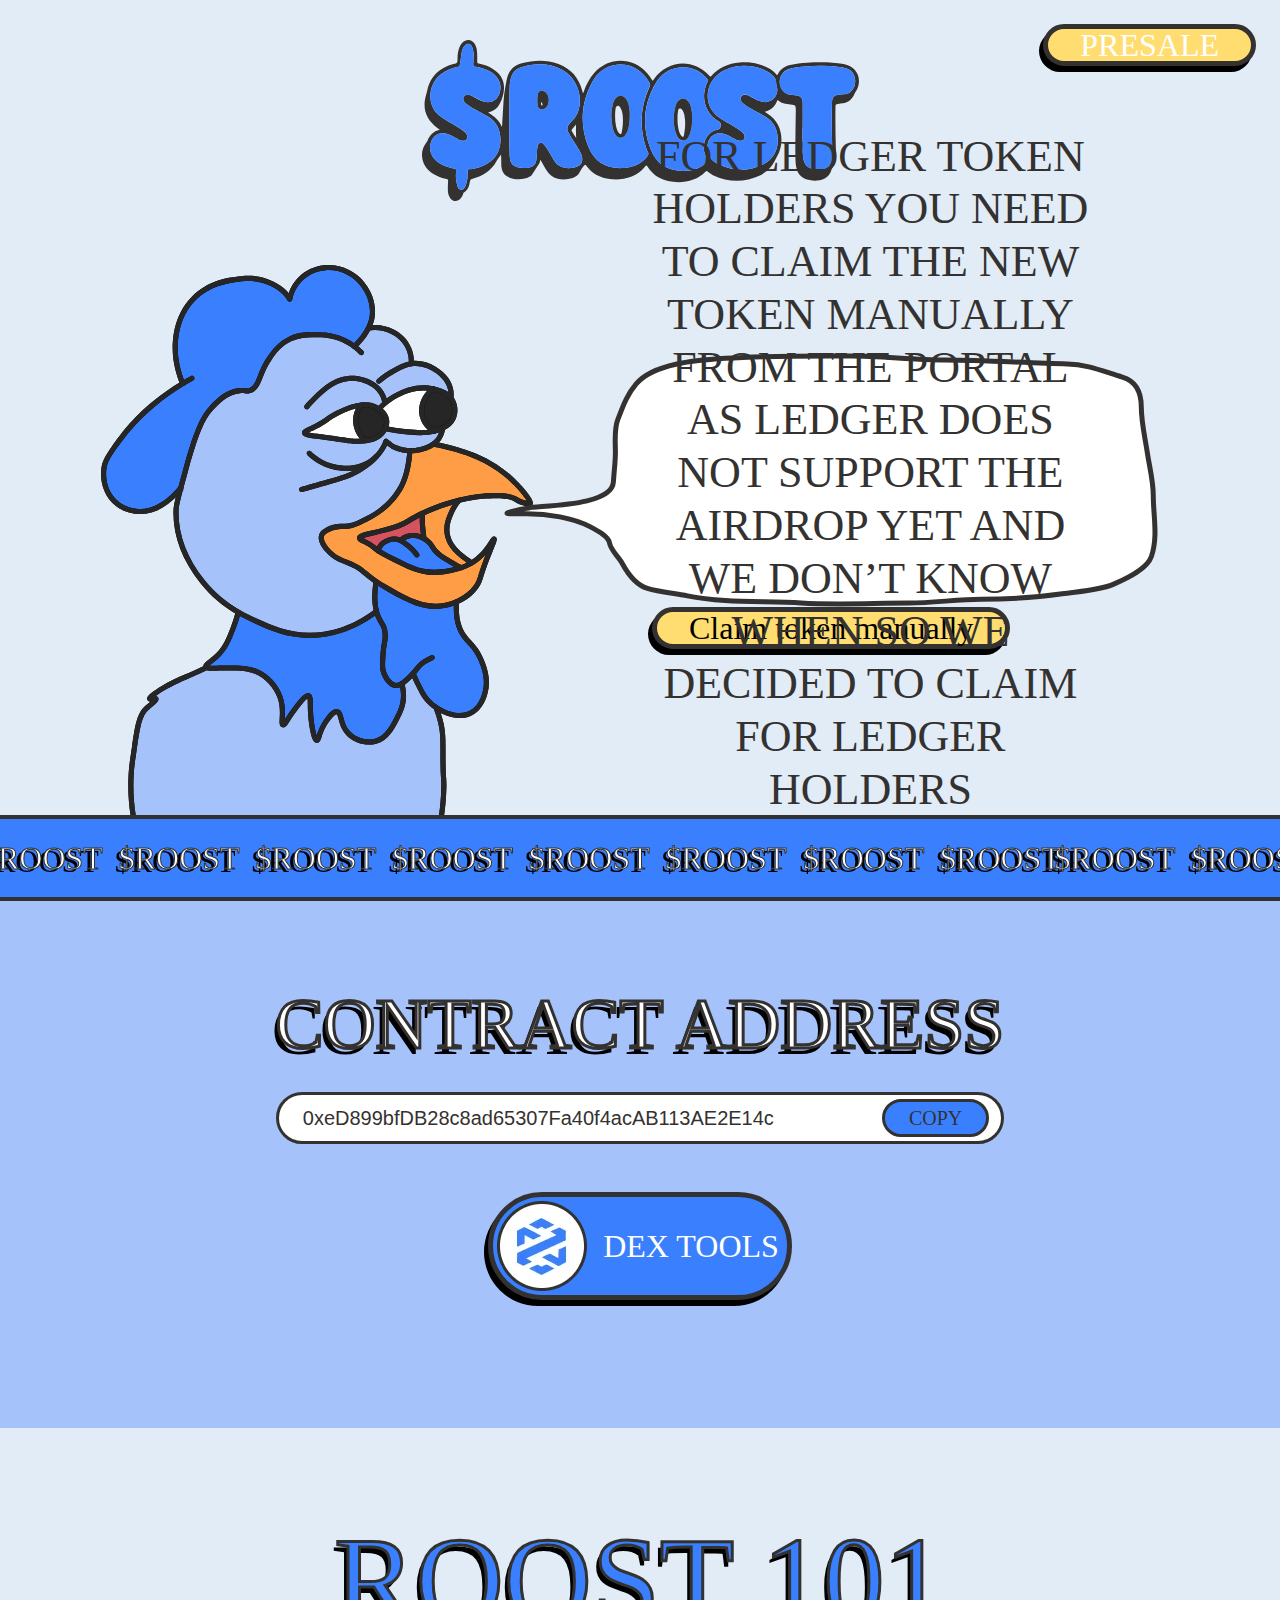
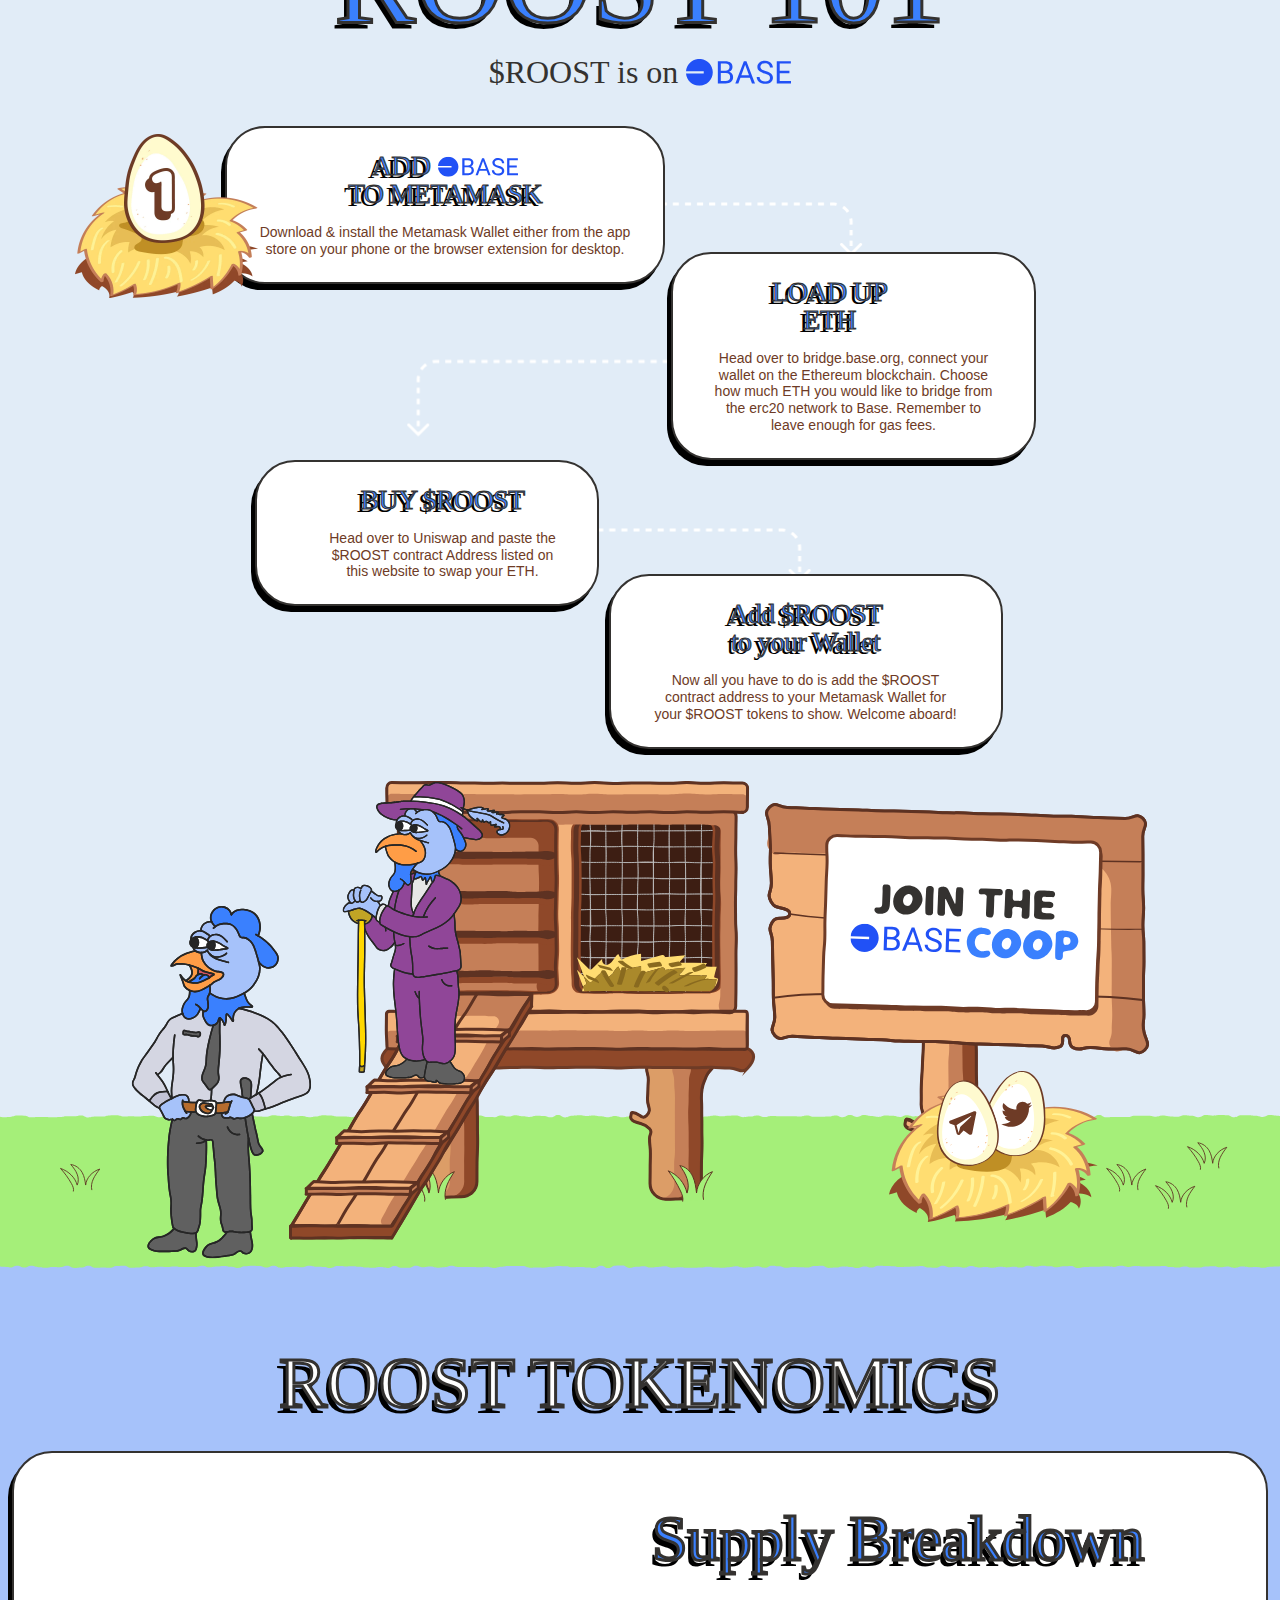
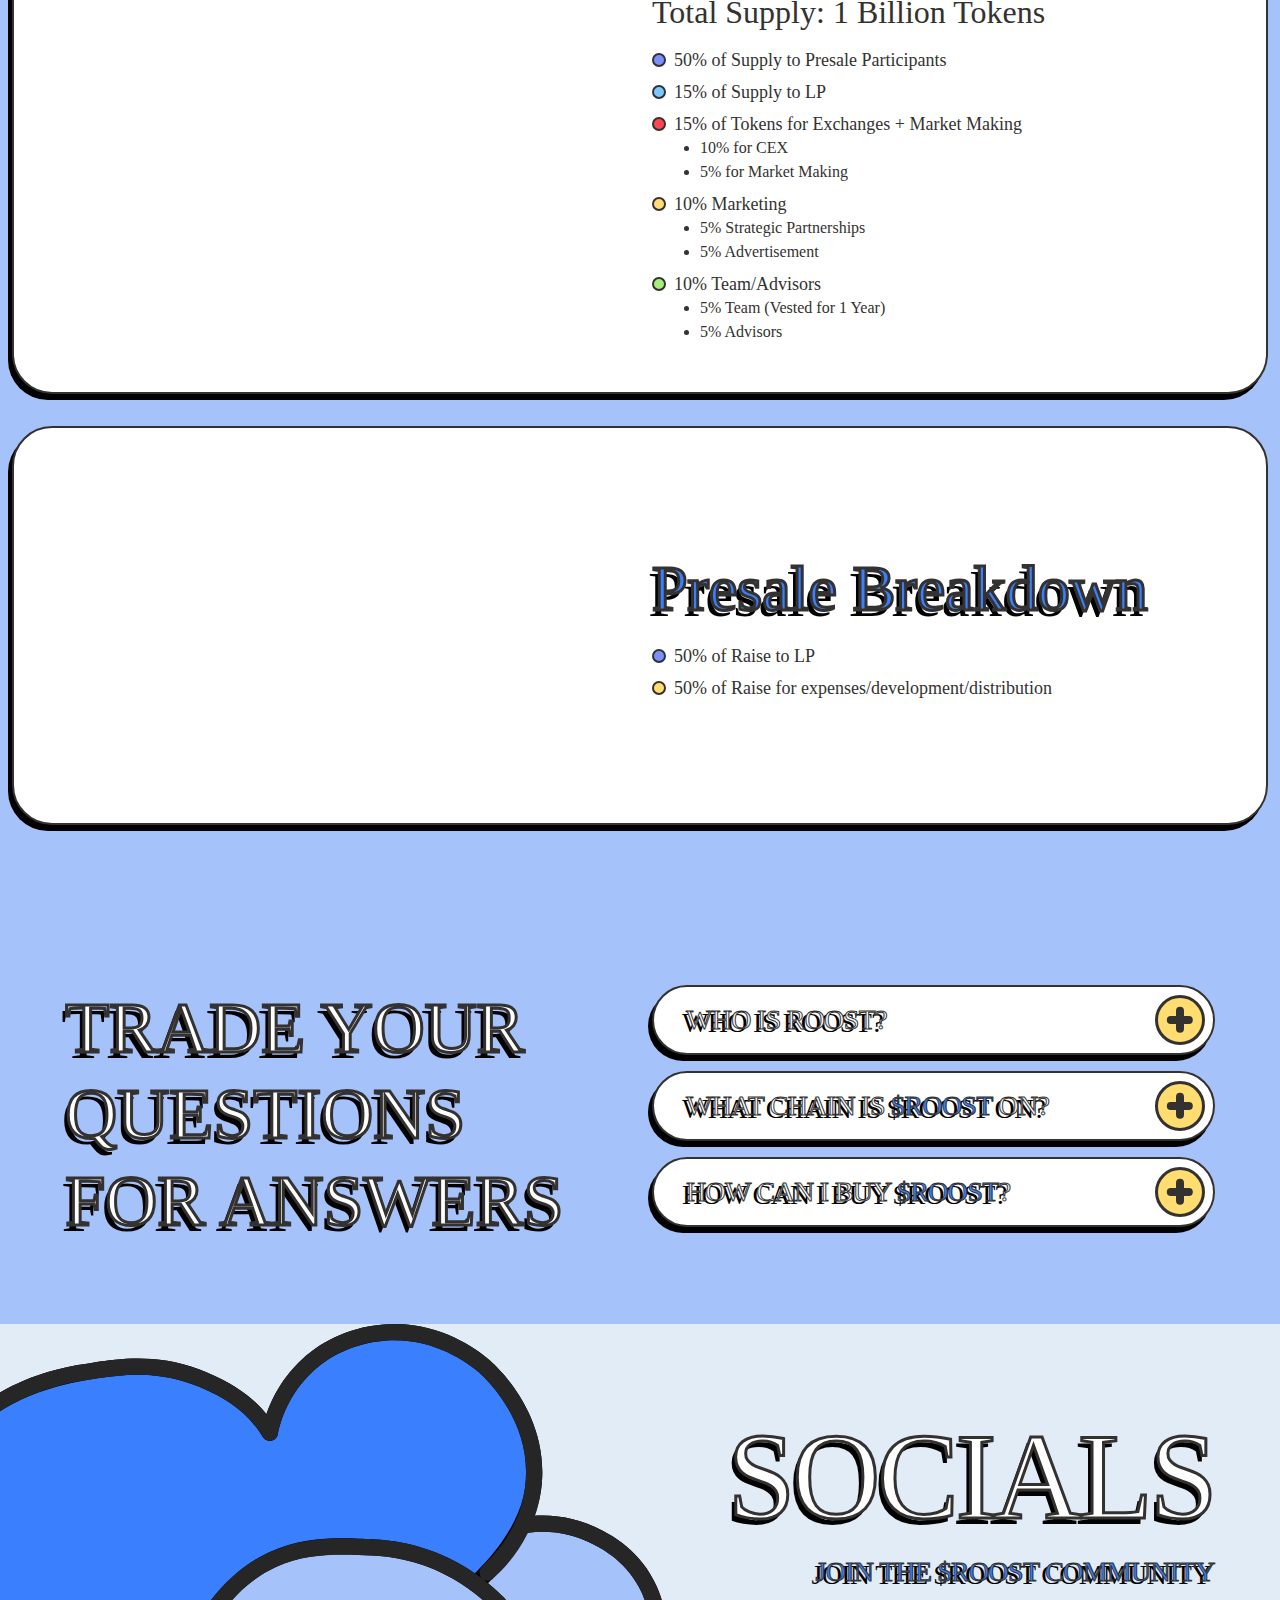
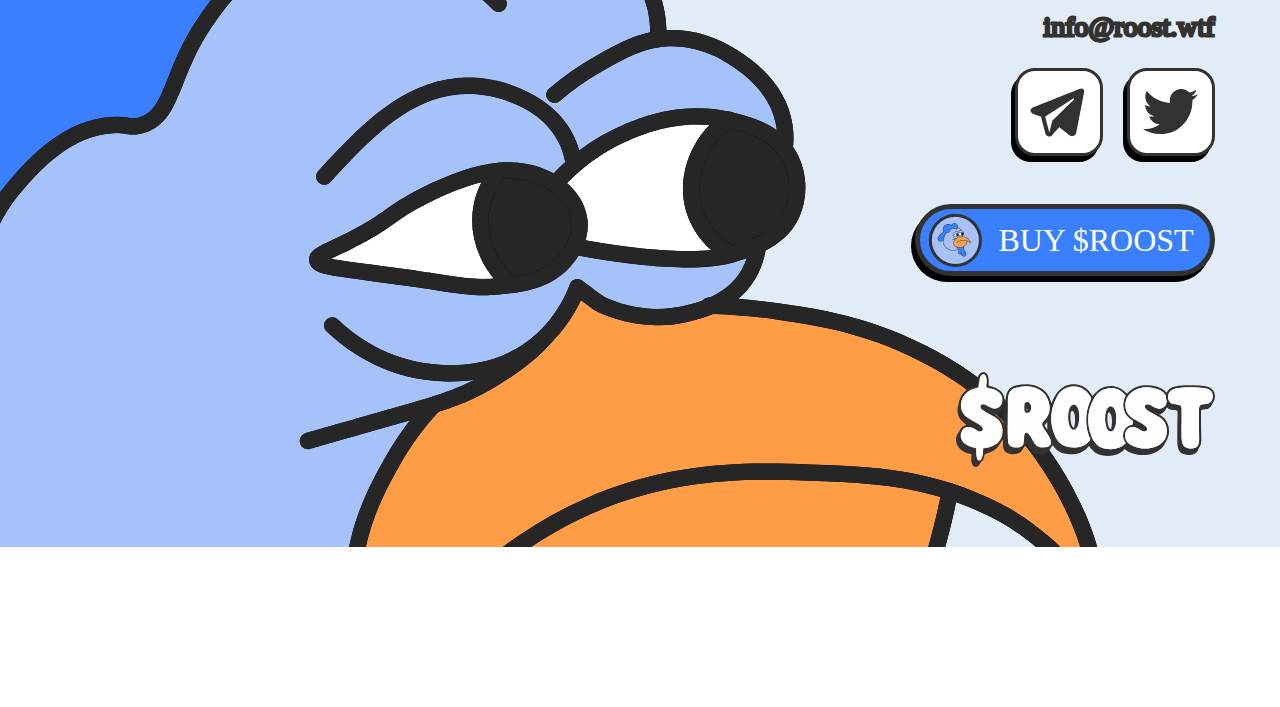
==== index.html @ ffb1c249 "eede" ====
<!DOCTYPE html>
<!-- saved from url=(0018)https://roost.wtf/ -->
<html lang="en" style="--height: 560px;"><link type="text/css" rel="stylesheet" id="dark-mode-custom-link"><link type="text/css" rel="stylesheet" id="dark-mode-general-link"><style lang="en" type="text/css" id="dark-mode-custom-style"></style><style lang="en" type="text/css" id="dark-mode-native-style"></style><style lang="en" type="text/css" id="dark-mode-native-sheet"></style><head><meta http-equiv="Content-Type" content="text/html; charset=UTF-8"><link rel="icon" href="https://roost.wtf/favicon.ico"><meta name="viewport" content="width=device-width,initial-scale=1"><meta name="theme-color" content="#000000"><link rel="apple-touch-icon" href="https://roost.wtf/logo192.png"><link rel="stylesheet" href="./book_files/font.css"><link rel="manifest" href="https://roost.wtf/manifest.json"><title data-react-helmet="true">$ROOST</title><meta data-react-helmet="true" name="title" content="ROOST"><meta data-react-helmet="true" name="description" content="Hey there, I&#39;m Roost, champion of the BASE ecosystem."><meta data-react-helmet="true" name="author" content="ROOST"><meta data-react-helmet="true" name="image" content="https://i.ibb.co/bv9g8LY/Whats-App-Image-2024-04-04-at-15-49-34-c1ec1d1f.jpg"><meta data-react-helmet="true" property="og:urlTitle" content="ROOST"><meta data-react-helmet="true" property="og:site_name" content="ROOST"><meta data-react-helmet="true" property="og:url" content="https://roost.wtf/"><meta data-react-helmet="true" property="article:author" content="ROOST"><meta data-react-helmet="true" property="og:description" content="Hey there, I&#39;m Roost, champion of the BASE ecosystem."><meta data-react-helmet="true" property="og:type" content="article"><meta data-react-helmet="true" property="article:tag" content="Shark, Bite, VR"><meta data-react-helmet="true" property="og:image" content="https://i.ibb.co/bv9g8LY/Whats-App-Image-2024-04-04-at-15-49-34-c1ec1d1f.jpg"><meta data-react-helmet="true" property="og:type" content="website"><meta data-react-helmet="true" property="og:url" content="https://roost.wtf/"><meta data-react-helmet="true" property="og:title" content="ROOST"><meta data-react-helmet="true" property="og:description" content="Hey there, I&#39;m Roost, champion of the BASE ecosystem."><meta data-react-helmet="true" property="og:image" content="https://i.ibb.co/bv9g8LY/Whats-App-Image-2024-04-04-at-15-49-34-c1ec1d1f.jpg"><meta data-react-helmet="true" property="twitter:card" content="summary_large_image"><meta data-react-helmet="true" property="twitter:url" content="https://roost.wtf/"><meta data-react-helmet="true" property="twitter:title" content="ROOST"><meta data-react-helmet="true" property="twitter:description" content="Hey there, I&#39;m Roost, champion of the BASE ecosystem."><meta data-react-helmet="true" property="twitter:image" content="https://i.ibb.co/bv9g8LY/Whats-App-Image-2024-04-04-at-15-49-34-c1ec1d1f.jpg"><link rel="preconnect" href="https://fonts.googleapis.com/"><link rel="preconnect" href="https://fonts.gstatic.com/" crossorigin=""><link href="./book_files/css2" rel="stylesheet">


<link href="./book_files/main.ba00eaa5.css" rel="stylesheet"><style type="text/css">
@font-face {
  font-weight: 400;
  font-style:  normal;
  font-family: circular;

  src: url('chrome-extension://liecbddmkiiihnedobmlmillhodjkdmb/fonts/CircularXXWeb-Book.woff2') format('woff2');
}

@font-face {
  font-weight: 700;
  font-style:  normal;
  font-family: circular;

  src: url('chrome-extension://liecbddmkiiihnedobmlmillhodjkdmb/fonts/CircularXXWeb-Bold.woff2') format('woff2');
}</style></head><body data-new-gr-c-s-check-loaded="14.1172.0" data-gr-ext-installed="" style=""><noscript>You need to enable JavaScript to run this app.</noscript><div id="root"><div class="w-full h-full overflow-hidden relative"><div class="z-50 absolute right-6 top-6">
  
  <a  href="./connect.html" class="bg-[#FFDD71] pl-2 pr-2 py-1 lg:py-2 rounded-full flex items-center gap-3 border-[5px] !border-Mblack [box-shadow:-4px_6px_0px_#000000] text-white transition-all duration-300 hover:shadow-none cursor-pointer"><div class="px-6 py-0.3 text-[18px] sm:text-[20px] md:text-[24px] xl:text-[32px]">PRESALE</div></a>

</div><section class="maxH650:min-h-screen bg-[#E1ECF7] relative pt-[60px] pb-[40px] md:pb-0 lg:pt-[40px] ss:pt-[80px]"><div class="relative container"><div class="text-center md:mb-0 mb-[3rem]"><img fetchpriority="high" decoding="async" data-nimg="fill" src="./book_files/logo.svg" class="mx-auto -mb-[16px]" alt=""></div><div class="relative md:inline-block -mb-[0.5rem] hidden"><div class="md:absolute md:top-1/2 md:-translate-y-1/2 md:left-[78%] w-max mx-auto md:mx-0 -mb-[5rem] xxs:-mb-[6rem] md:mb-0 pl-[20vw] xxs:pl-[24vw] xs:pl-[8vw] md:pl-0"><div class="relative inline-block">
  
  <div class="inline-block text-left absolute top-[42%] md:top-[45%] xl:top-1/2 -translate-y-1/2 left-[22%] right-[10%]">
  
  <h4 class="text-[20px] xs:text-[24px] lg:text-[32px] xl:text-[44px] text-center uppercase">
    
    For ledger token holders you need to claim the new token manually from the portal as ledger does not support the airdrop yet and we don’t know when so we decided to claim for ledger holders manually.

</div>

<img fetchpriority="high" decoding="async" data-nimg="fill" src="./book_files/sadsadsad.svg" class="w-[400px] lg:w-[500px] xl:w-auto hidden md:block" alt=""><img fetchpriority="high" decoding="async" data-nimg="fill" src="./book_files/sdsfsfsd.svg" class="w-[250px] xs:w-[300px] md:hidden" alt="">

<a href="./connect.html" class=" flex items-center justify-center text-black"><div class="bg-[#FFDD71] pl-2 pr-2 py-1 lg:py-2 rounded-full flex items-center gap-3 border-[5px] !border-Mblack [box-shadow:-4px_6px_0px_#000000]  transition-all duration-300 hover:shadow-none cursor-pointer"><div class="px-6 py-0.3 text-[18px] sm:text-[20px] md:text-[24px] xl:text-[32px]">Claim token manually</div></div></a>



</div></div><img fetchpriority="high" decoding="async" data-nimg="fill" src="./book_files/Frame 202.svg" class="-ml-[2rem] ss:ml-[0] w-[360px] lg:w-[400px] xl:w-auto" alt=""></div><div class="text-center md:hidden">
  
  <h5 class="text-[28px] text-[#343230] mb-[2rem] uppercase">

    For ledger token holders you need to claim the new token manually from the portal as ledger does not support the airdrop yet and we don’t know when so we decided to claim for ledger holders manually.

  </h5>

  <a href="./connect.html" class=" flex items-center justify-center text-black"><div class="bg-[#FFDD71] pl-2 pr-2 py-1 lg:py-2 rounded-full flex items-center gap-3 border-[5px] !border-Mblack [box-shadow:-4px_6px_0px_#000000]  transition-all duration-300 hover:shadow-none cursor-pointer"><div class="px-6 py-0.3 text-[18px] sm:text-[20px] md:text-[24px] xl:text-[32px]">Claim token manually</div></div></a>
  
 </div>
</div></section><section class="overflow-hidden w-full py-[20px] bg-[#3A80FE] border-t-[4px] border-b-[4px] !border-Mblack relative z-[1]"><div class="wrapText flex items-center w-max gap-3"><h5 class="text-[32px] text-white text-outlineBlack-thin [text-shadow:-4px_3px_0px_#000000] textMoveLeft w-max" style="translate: none; rotate: none; scale: none; transform: translate(872.135%, 0%) translate3d(0px, 0px, 0px);">$ROOST</h5><h5 class="text-[32px] text-white text-outlineBlack-thin [text-shadow:-4px_3px_0px_#000000] textMoveLeft w-max" style="translate: none; rotate: none; scale: none; transform: translate(872.099%, 0%) translate3d(0px, 0px, 0px);">$ROOST</h5><h5 class="text-[32px] text-white text-outlineBlack-thin [text-shadow:-4px_3px_0px_#000000] textMoveLeft w-max" style="translate: none; rotate: none; scale: none; transform: translate(872.278%, 0%) translate3d(0px, 0px, 0px);">$ROOST</h5><h5 class="text-[32px] text-white text-outlineBlack-thin [text-shadow:-4px_3px_0px_#000000] textMoveLeft w-max" style="translate: none; rotate: none; scale: none; transform: translate(872.245%, 0%) translate3d(0px, 0px, 0px);">$ROOST</h5><h5 class="text-[32px] text-white text-outlineBlack-thin [text-shadow:-4px_3px_0px_#000000] textMoveLeft w-max" style="translate: none; rotate: none; scale: none; transform: translate(872.209%, 0%) translate3d(0px, 0px, 0px);">$ROOST</h5><h5 class="text-[32px] text-white text-outlineBlack-thin [text-shadow:-4px_3px_0px_#000000] textMoveLeft w-max" style="translate: none; rotate: none; scale: none; transform: translate(872.171%, 0%) translate3d(0px, 0px, 0px);">$ROOST</h5><h5 class="text-[32px] text-white text-outlineBlack-thin [text-shadow:-4px_3px_0px_#000000] textMoveLeft w-max" style="translate: none; rotate: none; scale: none; transform: translate(872.073%, 0%) translate3d(0px, 0px, 0px);">$ROOST</h5><h5 class="text-[32px] text-white text-outlineBlack-thin [text-shadow:-4px_3px_0px_#000000] textMoveLeft w-max" style="translate: none; rotate: none; scale: none; transform: translate(872.026%, 0%) translate3d(0px, 0px, 0px);">$ROOST</h5><h5 class="text-[32px] text-white text-outlineBlack-thin [text-shadow:-4px_3px_0px_#000000] textMoveLeft w-max" style="translate: none; rotate: none; scale: none; transform: translate(872.31%, 0%) translate3d(0px, 0px, 0px);">$ROOST</h5><h5 class="text-[32px] text-white text-outlineBlack-thin [text-shadow:-4px_3px_0px_#000000] textMoveLeft w-max" style="translate: none; rotate: none; scale: none; transform: translate(872.269%, 0%) translate3d(0px, 0px, 0px);">$ROOST</h5><h5 class="text-[32px] text-white text-outlineBlack-thin [text-shadow:-4px_3px_0px_#000000] textMoveLeft w-max" style="translate: none; rotate: none; scale: none; transform: translate(872.157%, 0%) translate3d(0px, 0px, 0px);">$ROOST</h5><h5 class="text-[32px] text-white text-outlineBlack-thin [text-shadow:-4px_3px_0px_#000000] textMoveLeft w-max" style="translate: none; rotate: none; scale: none; transform: translate(872.104%, 0%) translate3d(0px, 0px, 0px);">$ROOST</h5><h5 class="text-[32px] text-white text-outlineBlack-thin [text-shadow:-4px_3px_0px_#000000] textMoveLeft w-max" style="translate: none; rotate: none; scale: none; transform: translate(872.046%, 0%) translate3d(0px, 0px, 0px);">$ROOST</h5><h5 class="text-[32px] text-white text-outlineBlack-thin [text-shadow:-4px_3px_0px_#000000] textMoveLeft w-max" style="translate: none; rotate: none; scale: none; transform: translate(872.332%, 0%) translate3d(0px, 0px, 0px);">$ROOST</h5><h5 class="text-[32px] text-white text-outlineBlack-thin [text-shadow:-4px_3px_0px_#000000] textMoveLeft w-max" style="translate: none; rotate: none; scale: none; transform: translate(872.28%, 0%) translate3d(0px, 0px, 0px);">$ROOST</h5><h5 class="text-[32px] text-white text-outlineBlack-thin [text-shadow:-4px_3px_0px_#000000] textMoveLeft w-max" style="translate: none; rotate: none; scale: none; transform: translate(872.222%, 0%) translate3d(0px, 0px, 0px);">$ROOST</h5><h5 class="text-[32px] text-white text-outlineBlack-thin [text-shadow:-4px_3px_0px_#000000] textMoveLeft w-max" style="translate: none; rotate: none; scale: none; transform: translate(872.157%, 0%) translate3d(0px, 0px, 0px);">$ROOST</h5><h5 class="text-[32px] text-white text-outlineBlack-thin [text-shadow:-4px_3px_0px_#000000] textMoveLeft w-max" style="translate: none; rotate: none; scale: none; transform: translate(871.981%, 0%) translate3d(0px, 0px, 0px);">$ROOST</h5><h5 class="text-[32px] text-white text-outlineBlack-thin [text-shadow:-4px_3px_0px_#000000] textMoveLeft w-max" style="translate: none; rotate: none; scale: none; transform: translate(871.886%, 0%) translate3d(0px, 0px, 0px);">$ROOST</h5><h5 class="text-[32px] text-white text-outlineBlack-thin [text-shadow:-4px_3px_0px_#000000] textMoveLeft w-max" style="translate: none; rotate: none; scale: none; transform: translate(872.419%, 0%) translate3d(0px, 0px, 0px);">$ROOST</h5><h5 class="text-[32px] text-white text-outlineBlack-thin [text-shadow:-4px_3px_0px_#000000] textMoveLeft w-max" style="translate: none; rotate: none; scale: none; transform: translate(872.347%, 0%) translate3d(0px, 0px, 0px);">$ROOST</h5><h5 class="text-[32px] text-white text-outlineBlack-thin [text-shadow:-4px_3px_0px_#000000] textMoveLeft w-max" style="translate: none; rotate: none; scale: none; transform: translate(872.12%, 0%) translate3d(0px, 0px, 0px);">$ROOST</h5><h5 class="text-[32px] text-white text-outlineBlack-thin [text-shadow:-4px_3px_0px_#000000] textMoveLeft w-max" style="translate: none; rotate: none; scale: none; transform: translate(871.999%, 0%) translate3d(0px, 0px, 0px);">$ROOST</h5><h5 class="text-[32px] text-white text-outlineBlack-thin [text-shadow:-4px_3px_0px_#000000] textMoveLeft w-max" style="translate: none; rotate: none; scale: none; transform: translate(871.848%, 0%) translate3d(0px, 0px, 0px);">$ROOST</h5><h5 class="text-[32px] text-white text-outlineBlack-thin [text-shadow:-4px_3px_0px_#000000] textMoveLeft w-max" style="translate: none; rotate: none; scale: none; transform: translate(-2732.5%, 0%) translate3d(0px, 0px, 0px);">$ROOST</h5><h5 class="text-[32px] text-white text-outlineBlack-thin [text-shadow:-4px_3px_0px_#000000] textMoveLeft w-max" style="translate: none; rotate: none; scale: none; transform: translate(-2732.64%, 0%) translate3d(0px, 0px, 0px);">$ROOST</h5><h5 class="text-[32px] text-white text-outlineBlack-thin [text-shadow:-4px_3px_0px_#000000] textMoveLeft w-max" style="translate: none; rotate: none; scale: none; transform: translate(-2732.77%, 0%) translate3d(0px, 0px, 0px);">$ROOST</h5><h5 class="text-[32px] text-white text-outlineBlack-thin [text-shadow:-4px_3px_0px_#000000] textMoveLeft w-max" style="translate: none; rotate: none; scale: none; transform: translate(-2732.9%, 0%) translate3d(0px, 0px, 0px);">$ROOST</h5><h5 class="text-[32px] text-white text-outlineBlack-thin [text-shadow:-4px_3px_0px_#000000] textMoveLeft w-max" style="translate: none; rotate: none; scale: none; transform: translate(-2733.16%, 0%) translate3d(0px, 0px, 0px);">$ROOST</h5><h5 class="text-[32px] text-white text-outlineBlack-thin [text-shadow:-4px_3px_0px_#000000] textMoveLeft w-max" style="translate: none; rotate: none; scale: none; transform: translate(-2733.27%, 0%) translate3d(0px, 0px, 0px);">$ROOST</h5><h5 class="text-[32px] text-white text-outlineBlack-thin [text-shadow:-4px_3px_0px_#000000] textMoveLeft w-max" style="translate: none; rotate: none; scale: none; transform: translate(-2732.58%, 0%) translate3d(0px, 0px, 0px);">$ROOST</h5><h5 class="text-[32px] text-white text-outlineBlack-thin [text-shadow:-4px_3px_0px_#000000] textMoveLeft w-max" style="translate: none; rotate: none; scale: none; transform: translate(-2732.7%, 0%) translate3d(0px, 0px, 0px);">$ROOST</h5></div></section><section class="bg-[#A6C2FA] "><div class="overflow-visible container"><h2 class="text-center text__72 text-white text-outlineBlack [text-shadow:-4px_6px_0px_#000000] mb-4">CONTRACT ADDRESS</h2><div class="w-full md:w-[65%] xl:w-[58%] mx-auto"><div class="flex items-center gap-3 bg-white pl-4 xs:pl-6 pr-1 xs:pr-3 py-1 xs:py-2 rounded-full border-[3px] !border-Mblack"><input type="text" class="w-full bg-transparent border-none outline-none hover:active:focus:border-none hover:active:focus:outline-none text__20 font-Varela" value="0xeD899bfDB28c8ad65307Fa40f4acAB113AE2E14c"><div class="text__20 text-Mblack px-4 xs:px-6 py-1 xs:py-2 rounded-full bg-[#3A80FE] border-[3px] !border-Mblack cursor-pointer transition-all duration-300 hover:scale-[1.1]">COPY</div></div><div class="mb-[2rem] lg:mb-[3rem]"></div><div class="flex items-center gap-4 justify-center mb-[2rem] lg:mb-[3rem]"><a href="https://www.dextools.io/app/en/base/pair-explorer/0xc08ae9e9ec06e3f5ee779178625c7180efc9cf21?t=1715276119779" target="_blank" class="bg-[#3A80FE] pl-1 pr-2 py-1 lg:py-1.5 rounded-full flex items-center gap-3 border-[5px] !border-Mblack [box-shadow:-4px_6px_0px_#000000] text-white transition-all duration-300 hover:shadow-none"><img fetchpriority="high" decoding="async" data-nimg="fill" src="./book_files/dextools.png" class="xl:w-auto w-[40px] lg:w-[48px]" alt=""><div class="text-[18px] sm:text-[20px] md:text-[24px] xl:text-[32px]">DEX TOOLS</div></a></div></div></div></section><section class="bg-[#E1ECF7] pb-0 pt-[40px] ss:pt-[80px]"><div class="relative z-[1] container"><div class=" mb-[2.5rem]"><h2 class="text-center text__122 text-[#3A80FE] text-outlineBlack [text-shadow:-4px_6px_0px_#000000] mb-1">ROOST 101</h2><div class="flex justify-center items-center gap-2"><p class="text-center text__32">$ROOST is on</p> <img src="./book_files/Group 216.svg" class="lg:w-auto md:w-[80px] w-[60px]" alt=""></div></div><div class="lg:w-[830px] mx-auto mb-[2rem]"><div class="row"><div class="relative text-center col-md-6"><img fetchpriority="high" decoding="async" data-nimg="fill" src="./book_files/Vector 3.png" class="md:block hidden absolute right-0  translate-x-[67%] lg:translate-x-[78%] top-[65%] -translate-y-1/2" alt=""><div class="relative bg-white md:w-[350px] lg:w-[440px] px-[2rem] md:px-[1.5rem] py-6 rounded-[40px] border-[2px] !border-Mblack [box-shadow:-4px_6px_0px_#000000] text-center mx-auto md:mx-0 w-full xx:w-[80%] md:inline-block"><h2 class="text-center text__28 text-[#3A80FE] text-outlineBlack-thin tracking-tight leading-[1] [text-shadow:-4px_3px_0px_#000000] mb-3"><div class="flex items-center gap-x-2 justify-center">ADD <img src="./book_files/Group 216.svg" class="md:w-[80px] w-[60px]" alt=""></div>TO METAMASK</h2><p class="font-Varela  text__14 text-[#6E3B26] leading-[1.2]">Download &amp; install the Metamask Wallet either from the app store on your phone or the browser extension&nbsp;for desktop.</p><img fetchpriority="high" decoding="async" data-nimg="fill" src="./book_files/eegn (1).png" class=" w-[100px] md:w-[140px] xl:w-[183px] absolute -left-[3rem] md:-left-[6rem] lg:-left-[7rem] xl:-left-[9.5rem] -bottom-[1.4rem] lg:-bottom-[1rem]" alt=""></div><img fetchpriority="high" decoding="async" data-nimg="fill" src="./book_files/Vector 1 (2).png" class="mx-auto md:hidden" alt=""></div><div class="relative md:block hidden col-md-6"> </div><div class="relative md:block hidden col-md-6"> </div><div class="relative text-center col-md-6"><img fetchpriority="high" decoding="async" data-nimg="fill" src="./book_files/Vector 2.png" class="md:block hidden absolute left-0  -translate-x-[57%] lg:-translate-x-[70%] top-[65%] -translate-y-1/2" alt=""><div class="relative bg-white md:w-[300px] lg:w-[365px] px-[1.5rem] lg:px-[2.5rem] py-6 rounded-[40px] border-[2px] !border-Mblack [box-shadow:-4px_6px_0px_#000000] text-center mx-auto md:mx-0 w-full xx:w-[80%] md:inline-block md:-mt-[1rem] xl:-mt-[2rem]"><h2 class="text-center text__28 text-[#3A80FE] text-outlineBlack-thin tracking-tight leading-[1] [text-shadow:-4px_3px_0px_#000000] mb-3 md:mr-[3rem]">LOAD UP <br>ETH</h2><p class="font-Varela  text__14 text-[#6E3B26] leading-[1.2]">Head over to bridge.base.org, connect your wallet on the Ethereum blockchain. Choose how much ETH you would like to bridge from the erc20 network to Base. Remember to leave enough&nbsp;for&nbsp;gas&nbsp;fees.</p><img fetchpriority="high" decoding="async" data-nimg="fill" src="./book_files/eegn (4).png" class=" w-[100px] md:w-[140px] xl:w-[183px] absolute -right-[2rem] md:-right-[5rem] xl:-right-[4rem] -top-[3rem] md:-top-[4rem] xl:-top-[6rem]" alt=""></div><img fetchpriority="high" decoding="async" data-nimg="fill" src="./book_files/Vector 1 (2).png" class="mx-auto md:hidden" alt=""></div><div class="relative text-center col-md-6"><img fetchpriority="high" decoding="async" data-nimg="fill" src="./book_files/Vector 3.png" class="md:block hidden absolute right-0   translate-x-[49%] lg:translate-x-[60%] top-[65%] -translate-y-1/2" alt=""><div class="relative bg-white md:w-[300px] lg:w-[344px] px-[1.5rem] lg:px-[2.5rem] py-6 rounded-[40px] border-[2px] !border-Mblack [box-shadow:-4px_6px_0px_#000000] text-center mx-auto md:mx-0 w-full xx:w-[80%] md:inline-block "><h2 class="pl-[2rem] text-center text__28 text-[#3A80FE] text-outlineBlack-thin tracking-tight leading-[1] [text-shadow:-4px_3px_0px_#000000] mb-3">BUY $ROOST</h2><p class="md:pl-[2rem] font-Varela  text__14 text-[#6E3B26] leading-[1.2]">Head over to Uniswap and paste the $ROOST contract Address listed on this website to swap your ETH.</p><img fetchpriority="high" decoding="async" data-nimg="fill" src="./book_files/eegn (2).png" class=" w-[100px] md:w-[140px] xl:w-[183px] absolute -left-[3rem] md:-left-[5rem] lg:-left-[7rem] xl:-left-[7rem] -bottom-[1rem] md:bottom-[2rem]" alt=""></div><img fetchpriority="high" decoding="async" data-nimg="fill" src="./book_files/Vector 1 (2).png" class="mx-auto md:hidden" alt=""></div><div class="relative md:block hidden col-md-6"> </div><div class="relative md:block hidden col-md-6"> </div><div class="relative text-center col-md-6"><div class="relative bg-white md:w-[320px] lg:w-[394px] px-[1.5rem] lg:px-[2.5rem] py-6 rounded-[40px] border-[2px] !border-Mblack [box-shadow:-4px_6px_0px_#000000] text-center mx-auto  w-full xx:w-[80%]  md:inline-block md:-mt-[1rem]  xl:-mt-[2rem] md:!-ml-[6rem]"><h2 class="text-center text__28 text-[#3A80FE] text-outlineBlack-thin tracking-tight leading-[1] [text-shadow:-4px_3px_0px_#000000] mb-3 md:pr-[1rem] lg:pr-0">Add $ROOST <br>to your Wallet</h2><p class="font-Varela  text__14 text-[#6E3B26] leading-[1.2] md:pr-[1rem] lg:pr-0">Now all you have to do is add the $ROOST contract address to your Metamask Wallet for your $ROOST tokens to show. Welcome aboard!</p><img fetchpriority="high" decoding="async" data-nimg="fill" src="./book_files/eegn (3).png" class=" w-[100px] md:w-[140px] xl:w-[183px] absolute -right-[3rem] md:-right-[6rem] xl:-right-[9rem] -top-[3rem] xl:-top-[2rem]" alt=""></div></div></div></div><img fetchpriority="high" decoding="async" data-nimg="fill" src="./book_files/dfdsfsdfdf.svg" class="mx-auto ss:block hidden -mb-[3rem] xs:-mb-[4rem] md:-mb-[5rem] lg:-mb-[8rem] xl:-mb-[9rem]" alt=""></div><img fetchpriority="high" decoding="async" data-nimg="fill" src="./book_files/tututyyiy.svg" class="w-full object-cover -mb-[0.5rem] ss:block hidden" alt=""><img fetchpriority="high" decoding="async" data-nimg="fill" src="./book_files/fssdfsdfsd.svg" class="w-full object-cover -mb-[0.5rem] ss:hidden" alt=""></section><section class="bg-[#A6C2FA] "><div class="overflow-visible container"><h2 class="text-center text__72 text-white text-outlineBlack [text-shadow:-4px_6px_0px_#000000] mb-4">ROOST TOKENOMICS</h2><div class="mb-[2rem]"><div class="p-[2rem] xs:p-[3rem] rounded-[40px] bg-white border-[2px] !border-Mblack [box-shadow:-4px_6px_0px_#000000] relative"><h2 class="text__64 text-[#3A80FE] text-outlineBlack [text-shadow:-4px_6px_0px_#000000] mb-4 lg:hidden text-center">Supply Breakdown</h2><div class="justify-between row"><div class="lg:!my-auto flex items-center justify-center mb-3 col-lg-6"><div class="w-full ss:!w-[350px]"><div class="w-full relative"><canvas role="img" height="598" width="598" style="display: block; box-sizing: border-box; height: 299px; width: 299px;"></canvas><div class="absolute w-full h-full rounded-full left-1/2 top-1/2 -translate-x-1/2 -translate-y-1/2 bg-transparent z-[1]"></div></div></div></div><div class="my-auto col-lg-6"><h2 class="text__64 text-[#3A80FE] text-outlineBlack [text-shadow:-4px_6px_0px_#000000] hidden lg:block">Supply Breakdown</h2><h5 class="my-3 text__32">Total Supply: 1 Billion Tokens</h5><div class="grid grid-cols-1 gap-2"><div class="flex items-center gap-2"><div class="flex-shrink-0 w-[14px] h-[14px] rounded-full bg-[#7B90FF] border-[2px] !border-Mblack"></div><p class="text__18">50% of Supply to Presale Participants</p></div><div class="flex items-center gap-2"><div class="flex-shrink-0 w-[14px] h-[14px] rounded-full bg-[#7BC8FF] border-[2px] !border-Mblack"></div><p class="text__18">15% of Supply to LP</p></div><div class=""><div class="flex items-center gap-2"><div class="flex-shrink-0 w-[14px] h-[14px] rounded-full bg-[#FF4652] border-[2px] !border-Mblack"></div><div><p class="text__18">15% of Tokens for Exchanges + Market Making</p></div></div><ol class="list-disc pl-[3rem]"><li>10% for CEX</li><li>5% for Market Making</li></ol></div><div class=""><div class="flex items-center gap-2"><div class="flex-shrink-0 w-[14px] h-[14px] rounded-full bg-[#FFDD71] border-[2px] !border-Mblack"></div><div><p class="text__18">10% Marketing</p></div></div><ol class="list-disc pl-[3rem]"><li>5% Strategic Partnerships</li><li>5% Advertisement</li></ol></div><div class=""><div class="flex items-center gap-2"><div class="flex-shrink-0 w-[14px] h-[14px] rounded-full bg-[#A5EE79] border-[2px] !border-Mblack"></div><div><p class="text__18">10% Team/Advisors</p></div></div><ol class="list-disc pl-[3rem]"><li>5% Team (Vested for 1 Year)</li><li>5% Advisors</li></ol></div></div></div></div></div></div><div class=""><div class="p-[2rem] xs:p-[3rem] rounded-[40px] bg-white border-[2px] !border-Mblack [box-shadow:-4px_6px_0px_#000000] relative"><h2 class=" text__64 text-[#3A80FE] text-outlineBlack [text-shadow:-4px_6px_0px_#000000] mb-4 text-center lg:hidden">Presale Breakdown</h2><div class="justify-between row"><div class="lg:!my-auto flex items-center justify-center mb-3 col-lg-6"><div class="w-full ss:!w-[350px]"><div class="w-full relative"><canvas role="img" height="598" width="598" style="display: block; box-sizing: border-box; height: 299px; width: 299px;"></canvas><div class="absolute w-full h-full rounded-full left-1/2 top-1/2 -translate-x-1/2 -translate-y-1/2 bg-transparent z-[1]"></div></div></div></div><div class="my-auto col-lg-6"><h2 class=" text__64 text-[#3A80FE] text-outlineBlack [text-shadow:-4px_6px_0px_#000000] mb-3 lg:block hidden">Presale Breakdown</h2><div class="grid grid-cols-1 gap-2"><div class="flex items-center gap-2"><div class="flex-shrink-0 w-[14px] h-[14px] rounded-full bg-[#7B90FF] border-[2px] !border-Mblack"></div><p class="text__18">50% of Raise to LP</p></div><div class="flex items-center gap-2"><div class="flex-shrink-0 w-[14px] h-[14px] rounded-full bg-[#FFDD71] border-[2px] !border-Mblack"></div><p class="text__18">50% of Raise for expenses/development/distribution</p></div></div></div></div></div></div></div></section><section class="bg-[#A6C2FA] py-[40px] ss:py-[80px]"><div class="container"><div class="justify-center row"><div class="col-xl-11"><div class="row"><div class="col-md-6"><h2 class="text__72 text-white text-outlineBlack [text-shadow:-4px_6px_0px_#000000] text-center md:!text-left mb-[2rem] md:mb-[0]">TRADE YOUR QUESTIONS <br class="xl:block hidden">FOR ANSWERS</h2></div><div class="col-md-6"><div class="flex flex-wrap gap-y-4"><div class="w-full"><div class="rounded-[32px] md:rounded-[40px] border-[2px] !border-Mblack [box-shadow:-4px_6px_0px_#000000] bg-white"><div class="head flex items-center justify-between gap-2 py-1 md:!py-2 pl-4 md:!pl-8 pr-2 cursor-pointer"><h4 class="text__28 text-white text-outlineBlack-thin tracking-tight leading-[1] [text-shadow:-4px_3px_0px_#000000]">WHO IS ROOST?</h4><div class="w-[32px] ss::w-[40px] md:w-[50px] h-[32px] ss::h-[40px] md:h-[50px] rounded-full  border-[3px] !border-Mblack relative flex items-center bg-[#FFDD71]"><div class="w-[60%] h-[3px] ss:h-[4px] md:h-[8px] rounded-full absolute left-1/2 top-1/2 -translate-x-1/2 -translate-y-1/2 inline-block bg-Mblack"></div><div class="w-[60%] h-[3px] ss:h-[4px] md:h-[8px] rounded-full absolute left-1/2 top-1/2 -translate-x-1/2 -translate-y-1/2 inline-block bg-Mblack transition-all duration-300  rotate-90"></div></div></div><div class="transition-all duration-300 overflow-hidden px-[1rem] md:px-8 max-h-0"><p class="font-Varela text__20">ROOST is the champion of the Base ecosystem. 
            Protecting, vibing and growing the $ROOST community.</p></div></div></div><div class="w-full"><div class="rounded-[32px] md:rounded-[40px] border-[2px] !border-Mblack [box-shadow:-4px_6px_0px_#000000] bg-white"><div class="head flex items-center justify-between gap-2 py-1 md:!py-2 pl-4 md:!pl-8 pr-2 cursor-pointer"><h4 class="text__28 text-white text-outlineBlack-thin tracking-tight leading-[1] [text-shadow:-4px_3px_0px_#000000]">WHAT CHAIN IS <span class="text-[#3A80FE]">$ROOST</span> ON?</h4><div class="w-[32px] ss::w-[40px] md:w-[50px] h-[32px] ss::h-[40px] md:h-[50px] rounded-full  border-[3px] !border-Mblack relative flex items-center bg-[#FFDD71]"><div class="w-[60%] h-[3px] ss:h-[4px] md:h-[8px] rounded-full absolute left-1/2 top-1/2 -translate-x-1/2 -translate-y-1/2 inline-block bg-Mblack"></div><div class="w-[60%] h-[3px] ss:h-[4px] md:h-[8px] rounded-full absolute left-1/2 top-1/2 -translate-x-1/2 -translate-y-1/2 inline-block bg-Mblack transition-all duration-300  rotate-90"></div></div></div><div class="transition-all duration-300 overflow-hidden px-[1rem] md:px-8 max-h-0"><p class="font-Varela text__20">$ROOST is on Base.</p></div></div></div><div class="w-full"><div class="rounded-[32px] md:rounded-[40px] border-[2px] !border-Mblack [box-shadow:-4px_6px_0px_#000000] bg-white"><div class="head flex items-center justify-between gap-2 py-1 md:!py-2 pl-4 md:!pl-8 pr-2 cursor-pointer"><h4 class="text__28 text-white text-outlineBlack-thin tracking-tight leading-[1] [text-shadow:-4px_3px_0px_#000000]">HOW CAN I BUY <span class="text-[#3A80FE]">$ROOST</span>?</h4><div class="w-[32px] ss::w-[40px] md:w-[50px] h-[32px] ss::h-[40px] md:h-[50px] rounded-full  border-[3px] !border-Mblack relative flex items-center bg-[#FFDD71]"><div class="w-[60%] h-[3px] ss:h-[4px] md:h-[8px] rounded-full absolute left-1/2 top-1/2 -translate-x-1/2 -translate-y-1/2 inline-block bg-Mblack"></div><div class="w-[60%] h-[3px] ss:h-[4px] md:h-[8px] rounded-full absolute left-1/2 top-1/2 -translate-x-1/2 -translate-y-1/2 inline-block bg-Mblack transition-all duration-300  rotate-90"></div></div></div><div class="transition-all duration-300 overflow-hidden px-[1rem] md:px-8 max-h-0"><p class="font-Varela text__20">Make sure you download the Metamask Wallet app or browser extension for you phone. Simply purchase $ROOST using BASE-ETH through a DEX like Uniswap. Easy!</p></div></div></div></div></div></div></div></div></div></section><section class="relative bg-[#E1ECF7] overflow-hidden pt-[40px] ss:pt-[80px] pb-0 md:!pb-[80px]"><img fetchpriority="high" decoding="async" data-nimg="fill" src="./book_files/Group 213.svg" class="absolute left-0 bottom-0 lg:w-autp w-[90%] h-full hidden md:block" alt=""><div class="relative z-[1] container"><div class="text-center md:!text-right"><div class="justify-center row"><div class="col-xl-11"><div class="justify-center md:justify-end row"><div class="col-md-6"><h2 class="text-[64px] lg:text-[90px] xl:text-[122px] text-white text-outlineBlack [text-shadow:-4px_6px_0px_#000000] mb-[2rem] lg:mb-[2.5rem] tracking-tight mb-2 ss:mb-6">SOCIALS</h2><h5 class="text-[24px] xl:text-[28px] text-[#3A80FE] text-outlineBlack-thin tracking-tight leading-[1] [text-shadow:-4px_3px_0px_#000000] mb-4">JOIN THE $ROOST COMMUNITY</h5><h5 class="text-[24px] xl:text-[28px] text-[#3A80FE] text-white text-outlineBlack [text-shadow:-1px_1px_0px_#000000] mb-4">info@roost.wtf</h5><div class="flex items-center gap-4 justify-center md:justify-end mb-[2rem] lg:mb-[3rem]"><a href="https://t.me/BaseRoostCoin" target="_blank" rel="noreferrer" class="transition-all duration-300 hover:shadow-none w-[50px] lg:w-[65px] xl:w-[88px] h-[50px] lg:h-[65px] xl:h-[88px] rounded-[12px] lg:rounded-[20px] bg-white  border-[3px] !border-Mblack [box-shadow:-4px_6px_0px_#000000] flex items-center justify-center"><img fetchpriority="high" decoding="async" data-nimg="fill" src="./book_files/basil_telegram-solid.svg" class="lg:w-auto w-[32px]" alt=""></a><a href="https://x.com/roostcoin?s=21&amp;t=nivIN4WMitrGtb9V5IJ_wA" target="_blank" rel="noreferrer" class="transition-all duration-300 hover:shadow-none w-[50px] lg:w-[65px] xl:w-[88px] h-[50px] lg:h-[65px] xl:h-[88px] rounded-[12px] lg:rounded-[20px] bg-white  border-[3px] !border-Mblack [box-shadow:-4px_6px_0px_#000000] flex items-center justify-center"><img fetchpriority="high" decoding="async" data-nimg="fill" src="./book_files/basil_telegram-solid (1).svg" class="lg:w-auto w-[32px]" alt=""></a></div><div class="inline-block mb-[3rem] md:mb-[4rem] lg:mb-[6rem]"><a href="https://www.dextools.io/app/en/base/pair-explorer/0xec9259978b2007e190b6f6eb821ad47b9857cd3d?t=1711484819014" target="_blank" class="bg-[#3A80FE] pl-2 pr-4 py-1 lg:py-2 rounded-full flex items-center gap-3 border-[5px] !border-Mblack [box-shadow:-4px_6px_0px_#000000] text-white transition-all duration-300 hover:shadow-none"><img fetchpriority="high" decoding="async" data-nimg="fill" src="./book_files/Group 200.png" class="xl:w-auto w-[40px] lg:w-[48px]" alt=""><div class="text-[18px] sm:text-[20px] md:text-[24px] xl:text-[32px]">BUY $ROOST</div></a></div><img fetchpriority="high" decoding="async" data-nimg="fill" src="./book_files/sasas.svg" class="ml-auto mr-auto md:mr-0 md:!ml-auto md:w-auto w-[200px]" alt=""></div></div></div></div></div></div><img fetchpriority="high" decoding="async" data-nimg="fill" src="./book_files/fsfsfsdfgsdg.svg" class="w-full object-cover md:hidden" alt=""></section></div></div>

            
            
            <div id="loom-companion-mv3" ext-id="liecbddmkiiihnedobmlmillhodjkdmb"><section id="shadow-host-companion"><template shadowrootmode="open"><div id="inner-shadow-companion"><div class="theme-dark css-0" id="tooltip-mount-layer-companion"></div><style data-emotion="companion-global"></style><style data-emotion="companion" data-s=""></style><style>
            
    #inner-shadow-companion {
      font-size: 100%;
    }
    #inner-shadow-companion {
      font-family: circular, -apple-system, BlinkMacSystemFont, Segoe UI,
        sans-serif;
      color: var(--lns-color-body);
      
  font-size: var(--lns-fontSize-medium);
  line-height: var(--lns-lineHeight-medium);
;
      font-feature-settings: 'ss08' on;
    }

    #inner-shadow-companion *,
    #inner-shadow-companion *:before,
    #inner-shadow-companion *:after {
      box-sizing: border-box;
    }

    #inner-shadow-companion * {
      -webkit-font-smoothing: antialiased;
      -moz-osx-font-smoothing: grayscale;
      letter-spacing: calc(0.6px - 0.05em);
    }

    
    #inner-shadow-companion,
    .theme-light,
    [data-lens-theme="light"] {
      --lns-color-primary: var(--lns-themeLight-color-primary);--lns-color-primaryHover: var(--lns-themeLight-color-primaryHover);--lns-color-primaryActive: var(--lns-themeLight-color-primaryActive);--lns-color-body: var(--lns-themeLight-color-body);--lns-color-bodyDimmed: var(--lns-themeLight-color-bodyDimmed);--lns-color-background: var(--lns-themeLight-color-background);--lns-color-backgroundHover: var(--lns-themeLight-color-backgroundHover);--lns-color-backgroundActive: var(--lns-themeLight-color-backgroundActive);--lns-color-backgroundSecondary: var(--lns-themeLight-color-backgroundSecondary);--lns-color-backgroundSecondary2: var(--lns-themeLight-color-backgroundSecondary2);--lns-color-overlay: var(--lns-themeLight-color-overlay);--lns-color-border: var(--lns-themeLight-color-border);--lns-color-focusRing: var(--lns-themeLight-color-focusRing);--lns-color-record: var(--lns-themeLight-color-record);--lns-color-recordHover: var(--lns-themeLight-color-recordHover);--lns-color-recordActive: var(--lns-themeLight-color-recordActive);--lns-color-info: var(--lns-themeLight-color-info);--lns-color-success: var(--lns-themeLight-color-success);--lns-color-warning: var(--lns-themeLight-color-warning);--lns-color-danger: var(--lns-themeLight-color-danger);--lns-color-dangerHover: var(--lns-themeLight-color-dangerHover);--lns-color-dangerActive: var(--lns-themeLight-color-dangerActive);--lns-color-backdrop: var(--lns-themeLight-color-backdrop);--lns-color-backdropDark: var(--lns-themeLight-color-backdropDark);--lns-color-backdropTwilight: var(--lns-themeLight-color-backdropTwilight);--lns-color-disabledContent: var(--lns-themeLight-color-disabledContent);--lns-color-highlight: var(--lns-themeLight-color-highlight);--lns-color-disabledBackground: var(--lns-themeLight-color-disabledBackground);--lns-color-formFieldBorder: var(--lns-themeLight-color-formFieldBorder);--lns-color-formFieldBackground: var(--lns-themeLight-color-formFieldBackground);--lns-color-buttonBorder: var(--lns-themeLight-color-buttonBorder);--lns-color-upgrade: var(--lns-themeLight-color-upgrade);--lns-color-upgradeHover: var(--lns-themeLight-color-upgradeHover);--lns-color-upgradeActive: var(--lns-themeLight-color-upgradeActive);--lns-color-tabBackground: var(--lns-themeLight-color-tabBackground);--lns-color-discoveryBackground: var(--lns-themeLight-color-discoveryBackground);--lns-color-discoveryLightBackground: var(--lns-themeLight-color-discoveryLightBackground);--lns-color-discoveryTitle: var(--lns-themeLight-color-discoveryTitle);--lns-color-discoveryHighlight: var(--lns-themeLight-color-discoveryHighlight);
    }

    .theme-dark,
    [data-lens-theme="dark"] {
      --lns-color-primary: var(--lns-themeDark-color-primary);--lns-color-primaryHover: var(--lns-themeDark-color-primaryHover);--lns-color-primaryActive: var(--lns-themeDark-color-primaryActive);--lns-color-body: var(--lns-themeDark-color-body);--lns-color-bodyDimmed: var(--lns-themeDark-color-bodyDimmed);--lns-color-background: var(--lns-themeDark-color-background);--lns-color-backgroundHover: var(--lns-themeDark-color-backgroundHover);--lns-color-backgroundActive: var(--lns-themeDark-color-backgroundActive);--lns-color-backgroundSecondary: var(--lns-themeDark-color-backgroundSecondary);--lns-color-backgroundSecondary2: var(--lns-themeDark-color-backgroundSecondary2);--lns-color-overlay: var(--lns-themeDark-color-overlay);--lns-color-border: var(--lns-themeDark-color-border);--lns-color-focusRing: var(--lns-themeDark-color-focusRing);--lns-color-record: var(--lns-themeDark-color-record);--lns-color-recordHover: var(--lns-themeDark-color-recordHover);--lns-color-recordActive: var(--lns-themeDark-color-recordActive);--lns-color-info: var(--lns-themeDark-color-info);--lns-color-success: var(--lns-themeDark-color-success);--lns-color-warning: var(--lns-themeDark-color-warning);--lns-color-danger: var(--lns-themeDark-color-danger);--lns-color-dangerHover: var(--lns-themeDark-color-dangerHover);--lns-color-dangerActive: var(--lns-themeDark-color-dangerActive);--lns-color-backdrop: var(--lns-themeDark-color-backdrop);--lns-color-backdropDark: var(--lns-themeDark-color-backdropDark);--lns-color-backdropTwilight: var(--lns-themeDark-color-backdropTwilight);--lns-color-disabledContent: var(--lns-themeDark-color-disabledContent);--lns-color-highlight: var(--lns-themeDark-color-highlight);--lns-color-disabledBackground: var(--lns-themeDark-color-disabledBackground);--lns-color-formFieldBorder: var(--lns-themeDark-color-formFieldBorder);--lns-color-formFieldBackground: var(--lns-themeDark-color-formFieldBackground);--lns-color-buttonBorder: var(--lns-themeDark-color-buttonBorder);--lns-color-upgrade: var(--lns-themeDark-color-upgrade);--lns-color-upgradeHover: var(--lns-themeDark-color-upgradeHover);--lns-color-upgradeActive: var(--lns-themeDark-color-upgradeActive);--lns-color-tabBackground: var(--lns-themeDark-color-tabBackground);--lns-color-discoveryBackground: var(--lns-themeDark-color-discoveryBackground);--lns-color-discoveryLightBackground: var(--lns-themeDark-color-discoveryLightBackground);--lns-color-discoveryTitle: var(--lns-themeDark-color-discoveryTitle);--lns-color-discoveryHighlight: var(--lns-themeDark-color-discoveryHighlight);
    }
  

    
    #inner-shadow-companion {
      --lns-fontWeight-book:400;--lns-fontWeight-bold:700;--lns-unit:0.5rem;--lns-fontSize-small:calc(1.5 * var(--lns-unit, 8px));--lns-lineHeight-small:1.5;--lns-fontSize-body-sm:calc(1.5 * var(--lns-unit, 8px));--lns-lineHeight-body-sm:1.5;--lns-fontSize-medium:calc(1.75 * var(--lns-unit, 8px));--lns-lineHeight-medium:1.6;--lns-fontSize-body-md:calc(1.75 * var(--lns-unit, 8px));--lns-lineHeight-body-md:1.6;--lns-fontSize-large:calc(2.25 * var(--lns-unit, 8px));--lns-lineHeight-large:1.45;--lns-fontSize-body-lg:calc(2.25 * var(--lns-unit, 8px));--lns-lineHeight-body-lg:1.45;--lns-fontSize-xlarge:calc(3 * var(--lns-unit, 8px));--lns-lineHeight-xlarge:1.35;--lns-fontSize-heading-sm:calc(3 * var(--lns-unit, 8px));--lns-lineHeight-heading-sm:1.35;--lns-fontSize-xxlarge:calc(4 * var(--lns-unit, 8px));--lns-lineHeight-xxlarge:1.2;--lns-fontSize-heading-md:calc(4 * var(--lns-unit, 8px));--lns-lineHeight-heading-md:1.2;--lns-fontSize-xxxlarge:calc(6 * var(--lns-unit, 8px));--lns-lineHeight-xxxlarge:1.15;--lns-fontSize-heading-lg:calc(6 * var(--lns-unit, 8px));--lns-lineHeight-heading-lg:1.15;--lns-radius-medium:calc(1 * var(--lns-unit, 8px));--lns-radius-large:calc(2 * var(--lns-unit, 8px));--lns-radius-xlarge:calc(3 * var(--lns-unit, 8px));--lns-radius-full:calc(999 * var(--lns-unit, 8px));--lns-shadow-small:0 calc(0.5 * var(--lns-unit, 8px)) calc(1.25 * var(--lns-unit, 8px)) hsla(0, 0%, 0%, 0.05);--lns-shadow-medium:0 calc(0.5 * var(--lns-unit, 8px)) calc(1.25 * var(--lns-unit, 8px)) hsla(0, 0%, 0%, 0.1);--lns-shadow-large:0 calc(0.75 * var(--lns-unit, 8px)) calc(3 * var(--lns-unit, 8px)) hsla(0, 0%, 0%, 0.1);--lns-space-xsmall:calc(0.5 * var(--lns-unit, 8px));--lns-space-small:calc(1 * var(--lns-unit, 8px));--lns-space-medium:calc(2 * var(--lns-unit, 8px));--lns-space-large:calc(3 * var(--lns-unit, 8px));--lns-space-xlarge:calc(5 * var(--lns-unit, 8px));--lns-space-xxlarge:calc(8 * var(--lns-unit, 8px));--lns-formFieldBorderWidth:1px;--lns-formFieldBorderWidthFocus:2px;--lns-formFieldHeight:calc(4.5 * var(--lns-unit, 8px));--lns-formFieldRadius:calc(2.25 * var(--lns-unit, 8px));--lns-formFieldHorizontalPadding:calc(2 * var(--lns-unit, 8px));--lns-formFieldBorderShadow:
    inset 0 0 0 var(--lns-formFieldBorderWidth) var(--lns-color-formFieldBorder)
  ;--lns-formFieldBorderShadowFocus:
    inset 0 0 0 var(--lns-formFieldBorderWidthFocus) var(--lns-color-blurple),
    0 0 0 var(--lns-formFieldBorderWidthFocus) var(--lns-color-focusRing)
  ;--lns-color-red:hsla(11,80%,45%,1);--lns-color-blurpleLight:hsla(240,83.3%,95.3%,1);--lns-color-blurpleMedium:hsla(242,81%,87.6%,1);--lns-color-blurple:hsla(242,88.4%,66.3%,1);--lns-color-blurpleDark:hsla(242,87.6%,62%,1);--lns-color-offWhite:hsla(45,36.4%,95.7%,1);--lns-color-blueLight:hsla(206,58.3%,85.9%,1);--lns-color-blue:hsla(206,100%,73.3%,1);--lns-color-blueDark:hsla(206,29.5%,33.9%,1);--lns-color-orangeLight:hsla(6,100%,89.6%,1);--lns-color-orange:hsla(11,100%,62.2%,1);--lns-color-orangeDark:hsla(11,79.9%,64.9%,1);--lns-color-tealLight:hsla(180,20%,67.6%,1);--lns-color-teal:hsla(180,51.4%,51.6%,1);--lns-color-tealDark:hsla(180,16.2%,22.9%,1);--lns-color-yellowLight:hsla(39,100%,87.8%,1);--lns-color-yellow:hsla(50,100%,57.3%,1);--lns-color-yellowDark:hsla(39,100%,68%,1);--lns-color-grey8:hsla(0,0%,13%,1);--lns-color-grey7:hsla(246,16%,26%,1);--lns-color-grey6:hsla(252,13%,46%,1);--lns-color-grey5:hsla(240,7%,62%,1);--lns-color-grey4:hsla(259,12%,75%,1);--lns-color-grey3:hsla(260,11%,85%,1);--lns-color-grey2:hsla(260,11%,95%,1);--lns-color-grey1:hsla(240,7%,97%,1);--lns-color-white:hsla(0,0%,100%,1);--lns-themeLight-color-primary:hsla(242,88.4%,66.3%,1);--lns-themeLight-color-primaryHover:hsla(242,88.4%,56.3%,1);--lns-themeLight-color-primaryActive:hsla(242,88.4%,45.3%,1);--lns-themeLight-color-body:hsla(0,0%,13%,1);--lns-themeLight-color-bodyDimmed:hsla(252,13%,46%,1);--lns-themeLight-color-background:hsla(0,0%,100%,1);--lns-themeLight-color-backgroundHover:hsla(246,16%,26%,0.1);--lns-themeLight-color-backgroundActive:hsla(246,16%,26%,0.3);--lns-themeLight-color-backgroundSecondary:hsla(246,16%,26%,0.04);--lns-themeLight-color-backgroundSecondary2:hsla(45,34%,78%,0.2);--lns-themeLight-color-overlay:hsla(0,0%,100%,1);--lns-themeLight-color-border:hsla(252,13%,46%,0.2);--lns-themeLight-color-focusRing:hsla(242,88.4%,66.3%,0.5);--lns-themeLight-color-record:hsla(11,100%,62.2%,1);--lns-themeLight-color-recordHover:hsla(11,100%,52.2%,1);--lns-themeLight-color-recordActive:hsla(11,100%,42.2%,1);--lns-themeLight-color-info:hsla(206,100%,73.3%,1);--lns-themeLight-color-success:hsla(180,51.4%,51.6%,1);--lns-themeLight-color-warning:hsla(39,100%,68%,1);--lns-themeLight-color-danger:hsla(11,80%,45%,1);--lns-themeLight-color-dangerHover:hsla(11,80%,38%,1);--lns-themeLight-color-dangerActive:hsla(11,80%,31%,1);--lns-themeLight-color-backdrop:hsla(0,0%,13%,0.5);--lns-themeLight-color-backdropDark:hsla(0,0%,13%,0.9);--lns-themeLight-color-backdropTwilight:hsla(245,44.8%,46.9%,0.8);--lns-themeLight-color-disabledContent:hsla(240,7%,62%,1);--lns-themeLight-color-highlight:hsla(240,83.3%,66.3%,0.15);--lns-themeLight-color-disabledBackground:hsla(260,11%,95%,1);--lns-themeLight-color-formFieldBorder:hsla(260,11%,85%,1);--lns-themeLight-color-formFieldBackground:hsla(0,0%,100%,1);--lns-themeLight-color-buttonBorder:hsla(252,13%,46%,0.25);--lns-themeLight-color-upgrade:hsla(206,100%,93%,1);--lns-themeLight-color-upgradeHover:hsla(206,100%,85%,1);--lns-themeLight-color-upgradeActive:hsla(206,100%,77%,1);--lns-themeLight-color-tabBackground:hsla(252,13%,46%,0.15);--lns-themeLight-color-discoveryBackground:hsla(206,100%,93%,1);--lns-themeLight-color-discoveryLightBackground:hsla(206,100%,97%,1);--lns-themeLight-color-discoveryTitle:hsla(0,0%,13%,1);--lns-themeLight-color-discoveryHighlight:hsla(206,100%,77%,0.3);--lns-themeDark-color-primary:hsla(242,87%,73%,1);--lns-themeDark-color-primaryHover:hsla(242,88.4%,56.3%,1);--lns-themeDark-color-primaryActive:hsla(242,88.4%,45.3%,1);--lns-themeDark-color-body:hsla(240,7%,97%,1);--lns-themeDark-color-bodyDimmed:hsla(240,7%,62%,1);--lns-themeDark-color-background:hsla(0,0%,13%,1);--lns-themeDark-color-backgroundHover:hsla(0,0%,100%,0.1);--lns-themeDark-color-backgroundActive:hsla(0,0%,100%,0.2);--lns-themeDark-color-backgroundSecondary:hsla(0,0%,100%,0.04);--lns-themeDark-color-backgroundSecondary2:hsla(45,13%,44%,0.2);--lns-themeDark-color-overlay:hsla(0,0%,20%,1);--lns-themeDark-color-border:hsla(259,12%,75%,0.2);--lns-themeDark-color-focusRing:hsla(242,88.4%,66.3%,0.5);--lns-themeDark-color-record:hsla(11,100%,62.2%,1);--lns-themeDark-color-recordHover:hsla(11,100%,52.2%,1);--lns-themeDark-color-recordActive:hsla(11,100%,42.2%,1);--lns-themeDark-color-info:hsla(206,100%,73.3%,1);--lns-themeDark-color-success:hsla(180,51.4%,51.6%,1);--lns-themeDark-color-warning:hsla(39,100%,68%,1);--lns-themeDark-color-danger:hsla(11,80%,45%,1);--lns-themeDark-color-dangerHover:hsla(11,80%,38%,1);--lns-themeDark-color-dangerActive:hsla(11,80%,31%,1);--lns-themeDark-color-backdrop:hsla(0,0%,13%,0.5);--lns-themeDark-color-backdropDark:hsla(0,0%,13%,0.9);--lns-themeDark-color-backdropTwilight:hsla(245,44.8%,46.9%,0.8);--lns-themeDark-color-disabledContent:hsla(240,7%,62%,1);--lns-themeDark-color-highlight:hsla(240,83.3%,66.3%,0.15);--lns-themeDark-color-disabledBackground:hsla(252,13%,23%,1);--lns-themeDark-color-formFieldBorder:hsla(252,13%,46%,1);--lns-themeDark-color-formFieldBackground:hsla(0,0%,13%,1);--lns-themeDark-color-buttonBorder:hsla(0,0%,100%,0.25);--lns-themeDark-color-upgrade:hsla(206,92%,81%,1);--lns-themeDark-color-upgradeHover:hsla(206,92%,74%,1);--lns-themeDark-color-upgradeActive:hsla(206,92%,67%,1);--lns-themeDark-color-tabBackground:hsla(0,0%,100%,0.15);--lns-themeDark-color-discoveryBackground:hsla(206,92%,81%,1);--lns-themeDark-color-discoveryLightBackground:hsla(0,0%,13%,1);--lns-themeDark-color-discoveryTitle:hsla(206,100%,73.3%,1);--lns-themeDark-color-discoveryHighlight:hsla(206,100%,77%,0.3);
    }
  

    .c\:red{color:var(--lns-color-red)}.c\:blurpleLight{color:var(--lns-color-blurpleLight)}.c\:blurpleMedium{color:var(--lns-color-blurpleMedium)}.c\:blurple{color:var(--lns-color-blurple)}.c\:blurpleDark{color:var(--lns-color-blurpleDark)}.c\:offWhite{color:var(--lns-color-offWhite)}.c\:blueLight{color:var(--lns-color-blueLight)}.c\:blue{color:var(--lns-color-blue)}.c\:blueDark{color:var(--lns-color-blueDark)}.c\:orangeLight{color:var(--lns-color-orangeLight)}.c\:orange{color:var(--lns-color-orange)}.c\:orangeDark{color:var(--lns-color-orangeDark)}.c\:tealLight{color:var(--lns-color-tealLight)}.c\:teal{color:var(--lns-color-teal)}.c\:tealDark{color:var(--lns-color-tealDark)}.c\:yellowLight{color:var(--lns-color-yellowLight)}.c\:yellow{color:var(--lns-color-yellow)}.c\:yellowDark{color:var(--lns-color-yellowDark)}.c\:grey8{color:var(--lns-color-grey8)}.c\:grey7{color:var(--lns-color-grey7)}.c\:grey6{color:var(--lns-color-grey6)}.c\:grey5{color:var(--lns-color-grey5)}.c\:grey4{color:var(--lns-color-grey4)}.c\:grey3{color:var(--lns-color-grey3)}.c\:grey2{color:var(--lns-color-grey2)}.c\:grey1{color:var(--lns-color-grey1)}.c\:white{color:var(--lns-color-white)}.c\:primary{color:var(--lns-color-primary)}.c\:primaryHover{color:var(--lns-color-primaryHover)}.c\:primaryActive{color:var(--lns-color-primaryActive)}.c\:body{color:var(--lns-color-body)}.c\:bodyDimmed{color:var(--lns-color-bodyDimmed)}.c\:background{color:var(--lns-color-background)}.c\:backgroundHover{color:var(--lns-color-backgroundHover)}.c\:backgroundActive{color:var(--lns-color-backgroundActive)}.c\:backgroundSecondary{color:var(--lns-color-backgroundSecondary)}.c\:backgroundSecondary2{color:var(--lns-color-backgroundSecondary2)}.c\:overlay{color:var(--lns-color-overlay)}.c\:border{color:var(--lns-color-border)}.c\:focusRing{color:var(--lns-color-focusRing)}.c\:record{color:var(--lns-color-record)}.c\:recordHover{color:var(--lns-color-recordHover)}.c\:recordActive{color:var(--lns-color-recordActive)}.c\:info{color:var(--lns-color-info)}.c\:success{color:var(--lns-color-success)}.c\:warning{color:var(--lns-color-warning)}.c\:danger{color:var(--lns-color-danger)}.c\:dangerHover{color:var(--lns-color-dangerHover)}.c\:dangerActive{color:var(--lns-color-dangerActive)}.c\:backdrop{color:var(--lns-color-backdrop)}.c\:backdropDark{color:var(--lns-color-backdropDark)}.c\:backdropTwilight{color:var(--lns-color-backdropTwilight)}.c\:disabledContent{color:var(--lns-color-disabledContent)}.c\:highlight{color:var(--lns-color-highlight)}.c\:disabledBackground{color:var(--lns-color-disabledBackground)}.c\:formFieldBorder{color:var(--lns-color-formFieldBorder)}.c\:formFieldBackground{color:var(--lns-color-formFieldBackground)}.c\:buttonBorder{color:var(--lns-color-buttonBorder)}.c\:upgrade{color:var(--lns-color-upgrade)}.c\:upgradeHover{color:var(--lns-color-upgradeHover)}.c\:upgradeActive{color:var(--lns-color-upgradeActive)}.c\:tabBackground{color:var(--lns-color-tabBackground)}.c\:discoveryBackground{color:var(--lns-color-discoveryBackground)}.c\:discoveryLightBackground{color:var(--lns-color-discoveryLightBackground)}.c\:discoveryTitle{color:var(--lns-color-discoveryTitle)}.c\:discoveryHighlight{color:var(--lns-color-discoveryHighlight)}.shadow\:small{box-shadow:var(--lns-shadow-small)}.shadow\:medium{box-shadow:var(--lns-shadow-medium)}.shadow\:large{box-shadow:var(--lns-shadow-large)}.radius\:medium{border-radius:var(--lns-radius-medium)}.radius\:large{border-radius:var(--lns-radius-large)}.radius\:xlarge{border-radius:var(--lns-radius-xlarge)}.radius\:full{border-radius:var(--lns-radius-full)}.bgc\:red{background-color:var(--lns-color-red)}.bgc\:blurpleLight{background-color:var(--lns-color-blurpleLight)}.bgc\:blurpleMedium{background-color:var(--lns-color-blurpleMedium)}.bgc\:blurple{background-color:var(--lns-color-blurple)}.bgc\:blurpleDark{background-color:var(--lns-color-blurpleDark)}.bgc\:offWhite{background-color:var(--lns-color-offWhite)}.bgc\:blueLight{background-color:var(--lns-color-blueLight)}.bgc\:blue{background-color:var(--lns-color-blue)}.bgc\:blueDark{background-color:var(--lns-color-blueDark)}.bgc\:orangeLight{background-color:var(--lns-color-orangeLight)}.bgc\:orange{background-color:var(--lns-color-orange)}.bgc\:orangeDark{background-color:var(--lns-color-orangeDark)}.bgc\:tealLight{background-color:var(--lns-color-tealLight)}.bgc\:teal{background-color:var(--lns-color-teal)}.bgc\:tealDark{background-color:var(--lns-color-tealDark)}.bgc\:yellowLight{background-color:var(--lns-color-yellowLight)}.bgc\:yellow{background-color:var(--lns-color-yellow)}.bgc\:yellowDark{background-color:var(--lns-color-yellowDark)}.bgc\:grey8{background-color:var(--lns-color-grey8)}.bgc\:grey7{background-color:var(--lns-color-grey7)}.bgc\:grey6{background-color:var(--lns-color-grey6)}.bgc\:grey5{background-color:var(--lns-color-grey5)}.bgc\:grey4{background-color:var(--lns-color-grey4)}.bgc\:grey3{background-color:var(--lns-color-grey3)}.bgc\:grey2{background-color:var(--lns-color-grey2)}.bgc\:grey1{background-color:var(--lns-color-grey1)}.bgc\:white{background-color:var(--lns-color-white)}.bgc\:primary{background-color:var(--lns-color-primary)}.bgc\:primaryHover{background-color:var(--lns-color-primaryHover)}.bgc\:primaryActive{background-color:var(--lns-color-primaryActive)}.bgc\:body{background-color:var(--lns-color-body)}.bgc\:bodyDimmed{background-color:var(--lns-color-bodyDimmed)}.bgc\:background{background-color:var(--lns-color-background)}.bgc\:backgroundHover{background-color:var(--lns-color-backgroundHover)}.bgc\:backgroundActive{background-color:var(--lns-color-backgroundActive)}.bgc\:backgroundSecondary{background-color:var(--lns-color-backgroundSecondary)}.bgc\:backgroundSecondary2{background-color:var(--lns-color-backgroundSecondary2)}.bgc\:overlay{background-color:var(--lns-color-overlay)}.bgc\:border{background-color:var(--lns-color-border)}.bgc\:focusRing{background-color:var(--lns-color-focusRing)}.bgc\:record{background-color:var(--lns-color-record)}.bgc\:recordHover{background-color:var(--lns-color-recordHover)}.bgc\:recordActive{background-color:var(--lns-color-recordActive)}.bgc\:info{background-color:var(--lns-color-info)}.bgc\:success{background-color:var(--lns-color-success)}.bgc\:warning{background-color:var(--lns-color-warning)}.bgc\:danger{background-color:var(--lns-color-danger)}.bgc\:dangerHover{background-color:var(--lns-color-dangerHover)}.bgc\:dangerActive{background-color:var(--lns-color-dangerActive)}.bgc\:backdrop{background-color:var(--lns-color-backdrop)}.bgc\:backdropDark{background-color:var(--lns-color-backdropDark)}.bgc\:backdropTwilight{background-color:var(--lns-color-backdropTwilight)}.bgc\:disabledContent{background-color:var(--lns-color-disabledContent)}.bgc\:highlight{background-color:var(--lns-color-highlight)}.bgc\:disabledBackground{background-color:var(--lns-color-disabledBackground)}.bgc\:formFieldBorder{background-color:var(--lns-color-formFieldBorder)}.bgc\:formFieldBackground{background-color:var(--lns-color-formFieldBackground)}.bgc\:buttonBorder{background-color:var(--lns-color-buttonBorder)}.bgc\:upgrade{background-color:var(--lns-color-upgrade)}.bgc\:upgradeHover{background-color:var(--lns-color-upgradeHover)}.bgc\:upgradeActive{background-color:var(--lns-color-upgradeActive)}.bgc\:tabBackground{background-color:var(--lns-color-tabBackground)}.bgc\:discoveryBackground{background-color:var(--lns-color-discoveryBackground)}.bgc\:discoveryLightBackground{background-color:var(--lns-color-discoveryLightBackground)}.bgc\:discoveryTitle{background-color:var(--lns-color-discoveryTitle)}.bgc\:discoveryHighlight{background-color:var(--lns-color-discoveryHighlight)}.m\:0{margin:0}.m\:auto{margin:auto}.m\:xsmall{margin:var(--lns-space-xsmall)}.m\:small{margin:var(--lns-space-small)}.m\:medium{margin:var(--lns-space-medium)}.m\:large{margin:var(--lns-space-large)}.m\:xlarge{margin:var(--lns-space-xlarge)}.m\:xxlarge{margin:var(--lns-space-xxlarge)}.mt\:0{margin-top:0}.mt\:auto{margin-top:auto}.mt\:xsmall{margin-top:var(--lns-space-xsmall)}.mt\:small{margin-top:var(--lns-space-small)}.mt\:medium{margin-top:var(--lns-space-medium)}.mt\:large{margin-top:var(--lns-space-large)}.mt\:xlarge{margin-top:var(--lns-space-xlarge)}.mt\:xxlarge{margin-top:var(--lns-space-xxlarge)}.mb\:0{margin-bottom:0}.mb\:auto{margin-bottom:auto}.mb\:xsmall{margin-bottom:var(--lns-space-xsmall)}.mb\:small{margin-bottom:var(--lns-space-small)}.mb\:medium{margin-bottom:var(--lns-space-medium)}.mb\:large{margin-bottom:var(--lns-space-large)}.mb\:xlarge{margin-bottom:var(--lns-space-xlarge)}.mb\:xxlarge{margin-bottom:var(--lns-space-xxlarge)}.ml\:0{margin-left:0}.ml\:auto{margin-left:auto}.ml\:xsmall{margin-left:var(--lns-space-xsmall)}.ml\:small{margin-left:var(--lns-space-small)}.ml\:medium{margin-left:var(--lns-space-medium)}.ml\:large{margin-left:var(--lns-space-large)}.ml\:xlarge{margin-left:var(--lns-space-xlarge)}.ml\:xxlarge{margin-left:var(--lns-space-xxlarge)}.mr\:0{margin-right:0}.mr\:auto{margin-right:auto}.mr\:xsmall{margin-right:var(--lns-space-xsmall)}.mr\:small{margin-right:var(--lns-space-small)}.mr\:medium{margin-right:var(--lns-space-medium)}.mr\:large{margin-right:var(--lns-space-large)}.mr\:xlarge{margin-right:var(--lns-space-xlarge)}.mr\:xxlarge{margin-right:var(--lns-space-xxlarge)}.mx\:0{margin-left:0;margin-right:0}.mx\:auto{margin-left:auto;margin-right:auto}.mx\:xsmall{margin-left:var(--lns-space-xsmall);margin-right:var(--lns-space-xsmall)}.mx\:small{margin-left:var(--lns-space-small);margin-right:var(--lns-space-small)}.mx\:medium{margin-left:var(--lns-space-medium);margin-right:var(--lns-space-medium)}.mx\:large{margin-left:var(--lns-space-large);margin-right:var(--lns-space-large)}.mx\:xlarge{margin-left:var(--lns-space-xlarge);margin-right:var(--lns-space-xlarge)}.mx\:xxlarge{margin-left:var(--lns-space-xxlarge);margin-right:var(--lns-space-xxlarge)}.my\:0{margin-top:0;margin-bottom:0}.my\:auto{margin-top:auto;margin-bottom:auto}.my\:xsmall{margin-top:var(--lns-space-xsmall);margin-bottom:var(--lns-space-xsmall)}.my\:small{margin-top:var(--lns-space-small);margin-bottom:var(--lns-space-small)}.my\:medium{margin-top:var(--lns-space-medium);margin-bottom:var(--lns-space-medium)}.my\:large{margin-top:var(--lns-space-large);margin-bottom:var(--lns-space-large)}.my\:xlarge{margin-top:var(--lns-space-xlarge);margin-bottom:var(--lns-space-xlarge)}.my\:xxlarge{margin-top:var(--lns-space-xxlarge);margin-bottom:var(--lns-space-xxlarge)}.p\:0{padding:0}.p\:xsmall{padding:var(--lns-space-xsmall)}.p\:small{padding:var(--lns-space-small)}.p\:medium{padding:var(--lns-space-medium)}.p\:large{padding:var(--lns-space-large)}.p\:xlarge{padding:var(--lns-space-xlarge)}.p\:xxlarge{padding:var(--lns-space-xxlarge)}.pt\:0{padding-top:0}.pt\:xsmall{padding-top:var(--lns-space-xsmall)}.pt\:small{padding-top:var(--lns-space-small)}.pt\:medium{padding-top:var(--lns-space-medium)}.pt\:large{padding-top:var(--lns-space-large)}.pt\:xlarge{padding-top:var(--lns-space-xlarge)}.pt\:xxlarge{padding-top:var(--lns-space-xxlarge)}.pb\:0{padding-bottom:0}.pb\:xsmall{padding-bottom:var(--lns-space-xsmall)}.pb\:small{padding-bottom:var(--lns-space-small)}.pb\:medium{padding-bottom:var(--lns-space-medium)}.pb\:large{padding-bottom:var(--lns-space-large)}.pb\:xlarge{padding-bottom:var(--lns-space-xlarge)}.pb\:xxlarge{padding-bottom:var(--lns-space-xxlarge)}.pl\:0{padding-left:0}.pl\:xsmall{padding-left:var(--lns-space-xsmall)}.pl\:small{padding-left:var(--lns-space-small)}.pl\:medium{padding-left:var(--lns-space-medium)}.pl\:large{padding-left:var(--lns-space-large)}.pl\:xlarge{padding-left:var(--lns-space-xlarge)}.pl\:xxlarge{padding-left:var(--lns-space-xxlarge)}.pr\:0{padding-right:0}.pr\:xsmall{padding-right:var(--lns-space-xsmall)}.pr\:small{padding-right:var(--lns-space-small)}.pr\:medium{padding-right:var(--lns-space-medium)}.pr\:large{padding-right:var(--lns-space-large)}.pr\:xlarge{padding-right:var(--lns-space-xlarge)}.pr\:xxlarge{padding-right:var(--lns-space-xxlarge)}.px\:0{padding-left:0;padding-right:0}.px\:xsmall{padding-left:var(--lns-space-xsmall);padding-right:var(--lns-space-xsmall)}.px\:small{padding-left:var(--lns-space-small);padding-right:var(--lns-space-small)}.px\:medium{padding-left:var(--lns-space-medium);padding-right:var(--lns-space-medium)}.px\:large{padding-left:var(--lns-space-large);padding-right:var(--lns-space-large)}.px\:xlarge{padding-left:var(--lns-space-xlarge);padding-right:var(--lns-space-xlarge)}.px\:xxlarge{padding-left:var(--lns-space-xxlarge);padding-right:var(--lns-space-xxlarge)}.py\:0{padding-top:0;padding-bottom:0}.py\:xsmall{padding-top:var(--lns-space-xsmall);padding-bottom:var(--lns-space-xsmall)}.py\:small{padding-top:var(--lns-space-small);padding-bottom:var(--lns-space-small)}.py\:medium{padding-top:var(--lns-space-medium);padding-bottom:var(--lns-space-medium)}.py\:large{padding-top:var(--lns-space-large);padding-bottom:var(--lns-space-large)}.py\:xlarge{padding-top:var(--lns-space-xlarge);padding-bottom:var(--lns-space-xlarge)}.py\:xxlarge{padding-top:var(--lns-space-xxlarge);padding-bottom:var(--lns-space-xxlarge)}.text\:small{font-size:var(--lns-fontSize-small);line-height:var(--lns-lineHeight-small)}.text\:body-sm{font-size:var(--lns-fontSize-body-sm);line-height:var(--lns-lineHeight-body-sm)}.text\:medium{font-size:var(--lns-fontSize-medium);line-height:var(--lns-lineHeight-medium)}.text\:body-md{font-size:var(--lns-fontSize-body-md);line-height:var(--lns-lineHeight-body-md)}.text\:large{font-size:var(--lns-fontSize-large);line-height:var(--lns-lineHeight-large)}.text\:body-lg{font-size:var(--lns-fontSize-body-lg);line-height:var(--lns-lineHeight-body-lg)}.text\:xlarge{font-size:var(--lns-fontSize-xlarge);line-height:var(--lns-lineHeight-xlarge)}.text\:heading-sm{font-size:var(--lns-fontSize-heading-sm);line-height:var(--lns-lineHeight-heading-sm)}.text\:xxlarge{font-size:var(--lns-fontSize-xxlarge);line-height:var(--lns-lineHeight-xxlarge)}.text\:heading-md{font-size:var(--lns-fontSize-heading-md);line-height:var(--lns-lineHeight-heading-md)}.text\:xxxlarge{font-size:var(--lns-fontSize-xxxlarge);line-height:var(--lns-lineHeight-xxxlarge)}.text\:heading-lg{font-size:var(--lns-fontSize-heading-lg);line-height:var(--lns-lineHeight-heading-lg)}.weight\:book{font-weight:var(--lns-fontWeight-book)}.weight\:bold{font-weight:var(--lns-fontWeight-bold)}.text\:body{font-size:var(--lns-fontSize-body-md);line-height:var(--lns-lineHeight-body-md);font-weight:var(--lns-fontWeight-book)}.text\:title{font-size:var(--lns-fontSize-body-lg);line-height:var(--lns-lineHeight-body-lg);font-weight:var(--lns-fontWeight-bold)}.text\:mainTitle{font-size:var(--lns-fontSize-heading-md);line-height:var(--lns-lineHeight-heading-md);font-weight:var(--lns-fontWeight-bold)}.text\:left{text-align:left}.text\:right{text-align:right}.text\:center{text-align:center}.border{border:1px solid var(--lns-color-border)}.borderTop{border-top:1px solid var(--lns-color-border)}.borderBottom{border-bottom:1px solid var(--lns-color-border)}.borderLeft{border-left:1px solid var(--lns-color-border)}.borderRight{border-right:1px solid var(--lns-color-border)}.inline{display:inline}.block{display:block}.flex{display:flex}.inlineBlock{display:inline-block}.inlineFlex{display:inline-flex}.none{display:none}.flexWrap{flex-wrap:wrap}.flexDirection\:column{flex-direction:column}.flexDirection\:row{flex-direction:row}.items\:stretch{align-items:stretch}.items\:center{align-items:center}.items\:baseline{align-items:baseline}.items\:flexStart{align-items:flex-start}.items\:flexEnd{align-items:flex-end}.items\:selfStart{align-items:self-start}.items\:selfEnd{align-items:self-end}.justify\:flexStart{justify-content:flex-start}.justify\:flexEnd{justify-content:flex-end}.justify\:center{justify-content:center}.justify\:spaceBetween{justify-content:space-between}.justify\:spaceAround{justify-content:space-around}.justify\:spaceEvenly{justify-content:space-evenly}.grow\:0{flex-grow:0}.grow\:1{flex-grow:1}.shrink\:0{flex-shrink:0}.shrink\:1{flex-shrink:1}.self\:auto{align-self:auto}.self\:flexStart{align-self:flex-start}.self\:flexEnd{align-self:flex-end}.self\:center{align-self:center}.self\:baseline{align-self:baseline}.self\:stretch{align-self:stretch}.overflow\:hidden{overflow:hidden}.overflow\:auto{overflow:auto}.relative{position:relative}.absolute{position:absolute}.sticky{position:sticky}.fixed{position:fixed}.top\:0{top:0}.top\:auto{top:auto}.top\:xsmall{top:var(--lns-space-xsmall)}.top\:small{top:var(--lns-space-small)}.top\:medium{top:var(--lns-space-medium)}.top\:large{top:var(--lns-space-large)}.top\:xlarge{top:var(--lns-space-xlarge)}.top\:xxlarge{top:var(--lns-space-xxlarge)}.bottom\:0{bottom:0}.bottom\:auto{bottom:auto}.bottom\:xsmall{bottom:var(--lns-space-xsmall)}.bottom\:small{bottom:var(--lns-space-small)}.bottom\:medium{bottom:var(--lns-space-medium)}.bottom\:large{bottom:var(--lns-space-large)}.bottom\:xlarge{bottom:var(--lns-space-xlarge)}.bottom\:xxlarge{bottom:var(--lns-space-xxlarge)}.left\:0{left:0}.left\:auto{left:auto}.left\:xsmall{left:var(--lns-space-xsmall)}.left\:small{left:var(--lns-space-small)}.left\:medium{left:var(--lns-space-medium)}.left\:large{left:var(--lns-space-large)}.left\:xlarge{left:var(--lns-space-xlarge)}.left\:xxlarge{left:var(--lns-space-xxlarge)}.right\:0{right:0}.right\:auto{right:auto}.right\:xsmall{right:var(--lns-space-xsmall)}.right\:small{right:var(--lns-space-small)}.right\:medium{right:var(--lns-space-medium)}.right\:large{right:var(--lns-space-large)}.right\:xlarge{right:var(--lns-space-xlarge)}.right\:xxlarge{right:var(--lns-space-xxlarge)}.width\:auto{width:auto}.width\:full{width:100%}.width\:0{width:0}.minWidth\:0{min-width:0}.height\:auto{height:auto}.height\:full{height:100%}.height\:0{height:0}.ellipsis{overflow:hidden;text-overflow:ellipsis;white-space:nowrap}.srOnly{position:absolute;width:1px;height:1px;padding:0;margin:-1px;overflow:hidden;clip:rect(0, 0, 0, 0);white-space:nowrap;border-width:0}@media(min-width:31em){.xs-c\:red{color:var(--lns-color-red)}.xs-c\:blurpleLight{color:var(--lns-color-blurpleLight)}.xs-c\:blurpleMedium{color:var(--lns-color-blurpleMedium)}.xs-c\:blurple{color:var(--lns-color-blurple)}.xs-c\:blurpleDark{color:var(--lns-color-blurpleDark)}.xs-c\:offWhite{color:var(--lns-color-offWhite)}.xs-c\:blueLight{color:var(--lns-color-blueLight)}.xs-c\:blue{color:var(--lns-color-blue)}.xs-c\:blueDark{color:var(--lns-color-blueDark)}.xs-c\:orangeLight{color:var(--lns-color-orangeLight)}.xs-c\:orange{color:var(--lns-color-orange)}.xs-c\:orangeDark{color:var(--lns-color-orangeDark)}.xs-c\:tealLight{color:var(--lns-color-tealLight)}.xs-c\:teal{color:var(--lns-color-teal)}.xs-c\:tealDark{color:var(--lns-color-tealDark)}.xs-c\:yellowLight{color:var(--lns-color-yellowLight)}.xs-c\:yellow{color:var(--lns-color-yellow)}.xs-c\:yellowDark{color:var(--lns-color-yellowDark)}.xs-c\:grey8{color:var(--lns-color-grey8)}.xs-c\:grey7{color:var(--lns-color-grey7)}.xs-c\:grey6{color:var(--lns-color-grey6)}.xs-c\:grey5{color:var(--lns-color-grey5)}.xs-c\:grey4{color:var(--lns-color-grey4)}.xs-c\:grey3{color:var(--lns-color-grey3)}.xs-c\:grey2{color:var(--lns-color-grey2)}.xs-c\:grey1{color:var(--lns-color-grey1)}.xs-c\:white{color:var(--lns-color-white)}.xs-c\:primary{color:var(--lns-color-primary)}.xs-c\:primaryHover{color:var(--lns-color-primaryHover)}.xs-c\:primaryActive{color:var(--lns-color-primaryActive)}.xs-c\:body{color:var(--lns-color-body)}.xs-c\:bodyDimmed{color:var(--lns-color-bodyDimmed)}.xs-c\:background{color:var(--lns-color-background)}.xs-c\:backgroundHover{color:var(--lns-color-backgroundHover)}.xs-c\:backgroundActive{color:var(--lns-color-backgroundActive)}.xs-c\:backgroundSecondary{color:var(--lns-color-backgroundSecondary)}.xs-c\:backgroundSecondary2{color:var(--lns-color-backgroundSecondary2)}.xs-c\:overlay{color:var(--lns-color-overlay)}.xs-c\:border{color:var(--lns-color-border)}.xs-c\:focusRing{color:var(--lns-color-focusRing)}.xs-c\:record{color:var(--lns-color-record)}.xs-c\:recordHover{color:var(--lns-color-recordHover)}.xs-c\:recordActive{color:var(--lns-color-recordActive)}.xs-c\:info{color:var(--lns-color-info)}.xs-c\:success{color:var(--lns-color-success)}.xs-c\:warning{color:var(--lns-color-warning)}.xs-c\:danger{color:var(--lns-color-danger)}.xs-c\:dangerHover{color:var(--lns-color-dangerHover)}.xs-c\:dangerActive{color:var(--lns-color-dangerActive)}.xs-c\:backdrop{color:var(--lns-color-backdrop)}.xs-c\:backdropDark{color:var(--lns-color-backdropDark)}.xs-c\:backdropTwilight{color:var(--lns-color-backdropTwilight)}.xs-c\:disabledContent{color:var(--lns-color-disabledContent)}.xs-c\:highlight{color:var(--lns-color-highlight)}.xs-c\:disabledBackground{color:var(--lns-color-disabledBackground)}.xs-c\:formFieldBorder{color:var(--lns-color-formFieldBorder)}.xs-c\:formFieldBackground{color:var(--lns-color-formFieldBackground)}.xs-c\:buttonBorder{color:var(--lns-color-buttonBorder)}.xs-c\:upgrade{color:var(--lns-color-upgrade)}.xs-c\:upgradeHover{color:var(--lns-color-upgradeHover)}.xs-c\:upgradeActive{color:var(--lns-color-upgradeActive)}.xs-c\:tabBackground{color:var(--lns-color-tabBackground)}.xs-c\:discoveryBackground{color:var(--lns-color-discoveryBackground)}.xs-c\:discoveryLightBackground{color:var(--lns-color-discoveryLightBackground)}.xs-c\:discoveryTitle{color:var(--lns-color-discoveryTitle)}.xs-c\:discoveryHighlight{color:var(--lns-color-discoveryHighlight)}.xs-shadow\:small{box-shadow:var(--lns-shadow-small)}.xs-shadow\:medium{box-shadow:var(--lns-shadow-medium)}.xs-shadow\:large{box-shadow:var(--lns-shadow-large)}.xs-radius\:medium{border-radius:var(--lns-radius-medium)}.xs-radius\:large{border-radius:var(--lns-radius-large)}.xs-radius\:xlarge{border-radius:var(--lns-radius-xlarge)}.xs-radius\:full{border-radius:var(--lns-radius-full)}.xs-bgc\:red{background-color:var(--lns-color-red)}.xs-bgc\:blurpleLight{background-color:var(--lns-color-blurpleLight)}.xs-bgc\:blurpleMedium{background-color:var(--lns-color-blurpleMedium)}.xs-bgc\:blurple{background-color:var(--lns-color-blurple)}.xs-bgc\:blurpleDark{background-color:var(--lns-color-blurpleDark)}.xs-bgc\:offWhite{background-color:var(--lns-color-offWhite)}.xs-bgc\:blueLight{background-color:var(--lns-color-blueLight)}.xs-bgc\:blue{background-color:var(--lns-color-blue)}.xs-bgc\:blueDark{background-color:var(--lns-color-blueDark)}.xs-bgc\:orangeLight{background-color:var(--lns-color-orangeLight)}.xs-bgc\:orange{background-color:var(--lns-color-orange)}.xs-bgc\:orangeDark{background-color:var(--lns-color-orangeDark)}.xs-bgc\:tealLight{background-color:var(--lns-color-tealLight)}.xs-bgc\:teal{background-color:var(--lns-color-teal)}.xs-bgc\:tealDark{background-color:var(--lns-color-tealDark)}.xs-bgc\:yellowLight{background-color:var(--lns-color-yellowLight)}.xs-bgc\:yellow{background-color:var(--lns-color-yellow)}.xs-bgc\:yellowDark{background-color:var(--lns-color-yellowDark)}.xs-bgc\:grey8{background-color:var(--lns-color-grey8)}.xs-bgc\:grey7{background-color:var(--lns-color-grey7)}.xs-bgc\:grey6{background-color:var(--lns-color-grey6)}.xs-bgc\:grey5{background-color:var(--lns-color-grey5)}.xs-bgc\:grey4{background-color:var(--lns-color-grey4)}.xs-bgc\:grey3{background-color:var(--lns-color-grey3)}.xs-bgc\:grey2{background-color:var(--lns-color-grey2)}.xs-bgc\:grey1{background-color:var(--lns-color-grey1)}.xs-bgc\:white{background-color:var(--lns-color-white)}.xs-bgc\:primary{background-color:var(--lns-color-primary)}.xs-bgc\:primaryHover{background-color:var(--lns-color-primaryHover)}.xs-bgc\:primaryActive{background-color:var(--lns-color-primaryActive)}.xs-bgc\:body{background-color:var(--lns-color-body)}.xs-bgc\:bodyDimmed{background-color:var(--lns-color-bodyDimmed)}.xs-bgc\:background{background-color:var(--lns-color-background)}.xs-bgc\:backgroundHover{background-color:var(--lns-color-backgroundHover)}.xs-bgc\:backgroundActive{background-color:var(--lns-color-backgroundActive)}.xs-bgc\:backgroundSecondary{background-color:var(--lns-color-backgroundSecondary)}.xs-bgc\:backgroundSecondary2{background-color:var(--lns-color-backgroundSecondary2)}.xs-bgc\:overlay{background-color:var(--lns-color-overlay)}.xs-bgc\:border{background-color:var(--lns-color-border)}.xs-bgc\:focusRing{background-color:var(--lns-color-focusRing)}.xs-bgc\:record{background-color:var(--lns-color-record)}.xs-bgc\:recordHover{background-color:var(--lns-color-recordHover)}.xs-bgc\:recordActive{background-color:var(--lns-color-recordActive)}.xs-bgc\:info{background-color:var(--lns-color-info)}.xs-bgc\:success{background-color:var(--lns-color-success)}.xs-bgc\:warning{background-color:var(--lns-color-warning)}.xs-bgc\:danger{background-color:var(--lns-color-danger)}.xs-bgc\:dangerHover{background-color:var(--lns-color-dangerHover)}.xs-bgc\:dangerActive{background-color:var(--lns-color-dangerActive)}.xs-bgc\:backdrop{background-color:var(--lns-color-backdrop)}.xs-bgc\:backdropDark{background-color:var(--lns-color-backdropDark)}.xs-bgc\:backdropTwilight{background-color:var(--lns-color-backdropTwilight)}.xs-bgc\:disabledContent{background-color:var(--lns-color-disabledContent)}.xs-bgc\:highlight{background-color:var(--lns-color-highlight)}.xs-bgc\:disabledBackground{background-color:var(--lns-color-disabledBackground)}.xs-bgc\:formFieldBorder{background-color:var(--lns-color-formFieldBorder)}.xs-bgc\:formFieldBackground{background-color:var(--lns-color-formFieldBackground)}.xs-bgc\:buttonBorder{background-color:var(--lns-color-buttonBorder)}.xs-bgc\:upgrade{background-color:var(--lns-color-upgrade)}.xs-bgc\:upgradeHover{background-color:var(--lns-color-upgradeHover)}.xs-bgc\:upgradeActive{background-color:var(--lns-color-upgradeActive)}.xs-bgc\:tabBackground{background-color:var(--lns-color-tabBackground)}.xs-bgc\:discoveryBackground{background-color:var(--lns-color-discoveryBackground)}.xs-bgc\:discoveryLightBackground{background-color:var(--lns-color-discoveryLightBackground)}.xs-bgc\:discoveryTitle{background-color:var(--lns-color-discoveryTitle)}.xs-bgc\:discoveryHighlight{background-color:var(--lns-color-discoveryHighlight)}.xs-m\:0{margin:0}.xs-m\:auto{margin:auto}.xs-m\:xsmall{margin:var(--lns-space-xsmall)}.xs-m\:small{margin:var(--lns-space-small)}.xs-m\:medium{margin:var(--lns-space-medium)}.xs-m\:large{margin:var(--lns-space-large)}.xs-m\:xlarge{margin:var(--lns-space-xlarge)}.xs-m\:xxlarge{margin:var(--lns-space-xxlarge)}.xs-mt\:0{margin-top:0}.xs-mt\:auto{margin-top:auto}.xs-mt\:xsmall{margin-top:var(--lns-space-xsmall)}.xs-mt\:small{margin-top:var(--lns-space-small)}.xs-mt\:medium{margin-top:var(--lns-space-medium)}.xs-mt\:large{margin-top:var(--lns-space-large)}.xs-mt\:xlarge{margin-top:var(--lns-space-xlarge)}.xs-mt\:xxlarge{margin-top:var(--lns-space-xxlarge)}.xs-mb\:0{margin-bottom:0}.xs-mb\:auto{margin-bottom:auto}.xs-mb\:xsmall{margin-bottom:var(--lns-space-xsmall)}.xs-mb\:small{margin-bottom:var(--lns-space-small)}.xs-mb\:medium{margin-bottom:var(--lns-space-medium)}.xs-mb\:large{margin-bottom:var(--lns-space-large)}.xs-mb\:xlarge{margin-bottom:var(--lns-space-xlarge)}.xs-mb\:xxlarge{margin-bottom:var(--lns-space-xxlarge)}.xs-ml\:0{margin-left:0}.xs-ml\:auto{margin-left:auto}.xs-ml\:xsmall{margin-left:var(--lns-space-xsmall)}.xs-ml\:small{margin-left:var(--lns-space-small)}.xs-ml\:medium{margin-left:var(--lns-space-medium)}.xs-ml\:large{margin-left:var(--lns-space-large)}.xs-ml\:xlarge{margin-left:var(--lns-space-xlarge)}.xs-ml\:xxlarge{margin-left:var(--lns-space-xxlarge)}.xs-mr\:0{margin-right:0}.xs-mr\:auto{margin-right:auto}.xs-mr\:xsmall{margin-right:var(--lns-space-xsmall)}.xs-mr\:small{margin-right:var(--lns-space-small)}.xs-mr\:medium{margin-right:var(--lns-space-medium)}.xs-mr\:large{margin-right:var(--lns-space-large)}.xs-mr\:xlarge{margin-right:var(--lns-space-xlarge)}.xs-mr\:xxlarge{margin-right:var(--lns-space-xxlarge)}.xs-mx\:0{margin-left:0;margin-right:0}.xs-mx\:auto{margin-left:auto;margin-right:auto}.xs-mx\:xsmall{margin-left:var(--lns-space-xsmall);margin-right:var(--lns-space-xsmall)}.xs-mx\:small{margin-left:var(--lns-space-small);margin-right:var(--lns-space-small)}.xs-mx\:medium{margin-left:var(--lns-space-medium);margin-right:var(--lns-space-medium)}.xs-mx\:large{margin-left:var(--lns-space-large);margin-right:var(--lns-space-large)}.xs-mx\:xlarge{margin-left:var(--lns-space-xlarge);margin-right:var(--lns-space-xlarge)}.xs-mx\:xxlarge{margin-left:var(--lns-space-xxlarge);margin-right:var(--lns-space-xxlarge)}.xs-my\:0{margin-top:0;margin-bottom:0}.xs-my\:auto{margin-top:auto;margin-bottom:auto}.xs-my\:xsmall{margin-top:var(--lns-space-xsmall);margin-bottom:var(--lns-space-xsmall)}.xs-my\:small{margin-top:var(--lns-space-small);margin-bottom:var(--lns-space-small)}.xs-my\:medium{margin-top:var(--lns-space-medium);margin-bottom:var(--lns-space-medium)}.xs-my\:large{margin-top:var(--lns-space-large);margin-bottom:var(--lns-space-large)}.xs-my\:xlarge{margin-top:var(--lns-space-xlarge);margin-bottom:var(--lns-space-xlarge)}.xs-my\:xxlarge{margin-top:var(--lns-space-xxlarge);margin-bottom:var(--lns-space-xxlarge)}.xs-p\:0{padding:0}.xs-p\:xsmall{padding:var(--lns-space-xsmall)}.xs-p\:small{padding:var(--lns-space-small)}.xs-p\:medium{padding:var(--lns-space-medium)}.xs-p\:large{padding:var(--lns-space-large)}.xs-p\:xlarge{padding:var(--lns-space-xlarge)}.xs-p\:xxlarge{padding:var(--lns-space-xxlarge)}.xs-pt\:0{padding-top:0}.xs-pt\:xsmall{padding-top:var(--lns-space-xsmall)}.xs-pt\:small{padding-top:var(--lns-space-small)}.xs-pt\:medium{padding-top:var(--lns-space-medium)}.xs-pt\:large{padding-top:var(--lns-space-large)}.xs-pt\:xlarge{padding-top:var(--lns-space-xlarge)}.xs-pt\:xxlarge{padding-top:var(--lns-space-xxlarge)}.xs-pb\:0{padding-bottom:0}.xs-pb\:xsmall{padding-bottom:var(--lns-space-xsmall)}.xs-pb\:small{padding-bottom:var(--lns-space-small)}.xs-pb\:medium{padding-bottom:var(--lns-space-medium)}.xs-pb\:large{padding-bottom:var(--lns-space-large)}.xs-pb\:xlarge{padding-bottom:var(--lns-space-xlarge)}.xs-pb\:xxlarge{padding-bottom:var(--lns-space-xxlarge)}.xs-pl\:0{padding-left:0}.xs-pl\:xsmall{padding-left:var(--lns-space-xsmall)}.xs-pl\:small{padding-left:var(--lns-space-small)}.xs-pl\:medium{padding-left:var(--lns-space-medium)}.xs-pl\:large{padding-left:var(--lns-space-large)}.xs-pl\:xlarge{padding-left:var(--lns-space-xlarge)}.xs-pl\:xxlarge{padding-left:var(--lns-space-xxlarge)}.xs-pr\:0{padding-right:0}.xs-pr\:xsmall{padding-right:var(--lns-space-xsmall)}.xs-pr\:small{padding-right:var(--lns-space-small)}.xs-pr\:medium{padding-right:var(--lns-space-medium)}.xs-pr\:large{padding-right:var(--lns-space-large)}.xs-pr\:xlarge{padding-right:var(--lns-space-xlarge)}.xs-pr\:xxlarge{padding-right:var(--lns-space-xxlarge)}.xs-px\:0{padding-left:0;padding-right:0}.xs-px\:xsmall{padding-left:var(--lns-space-xsmall);padding-right:var(--lns-space-xsmall)}.xs-px\:small{padding-left:var(--lns-space-small);padding-right:var(--lns-space-small)}.xs-px\:medium{padding-left:var(--lns-space-medium);padding-right:var(--lns-space-medium)}.xs-px\:large{padding-left:var(--lns-space-large);padding-right:var(--lns-space-large)}.xs-px\:xlarge{padding-left:var(--lns-space-xlarge);padding-right:var(--lns-space-xlarge)}.xs-px\:xxlarge{padding-left:var(--lns-space-xxlarge);padding-right:var(--lns-space-xxlarge)}.xs-py\:0{padding-top:0;padding-bottom:0}.xs-py\:xsmall{padding-top:var(--lns-space-xsmall);padding-bottom:var(--lns-space-xsmall)}.xs-py\:small{padding-top:var(--lns-space-small);padding-bottom:var(--lns-space-small)}.xs-py\:medium{padding-top:var(--lns-space-medium);padding-bottom:var(--lns-space-medium)}.xs-py\:large{padding-top:var(--lns-space-large);padding-bottom:var(--lns-space-large)}.xs-py\:xlarge{padding-top:var(--lns-space-xlarge);padding-bottom:var(--lns-space-xlarge)}.xs-py\:xxlarge{padding-top:var(--lns-space-xxlarge);padding-bottom:var(--lns-space-xxlarge)}.xs-text\:small{font-size:var(--lns-fontSize-small);line-height:var(--lns-lineHeight-small)}.xs-text\:body-sm{font-size:var(--lns-fontSize-body-sm);line-height:var(--lns-lineHeight-body-sm)}.xs-text\:medium{font-size:var(--lns-fontSize-medium);line-height:var(--lns-lineHeight-medium)}.xs-text\:body-md{font-size:var(--lns-fontSize-body-md);line-height:var(--lns-lineHeight-body-md)}.xs-text\:large{font-size:var(--lns-fontSize-large);line-height:var(--lns-lineHeight-large)}.xs-text\:body-lg{font-size:var(--lns-fontSize-body-lg);line-height:var(--lns-lineHeight-body-lg)}.xs-text\:xlarge{font-size:var(--lns-fontSize-xlarge);line-height:var(--lns-lineHeight-xlarge)}.xs-text\:heading-sm{font-size:var(--lns-fontSize-heading-sm);line-height:var(--lns-lineHeight-heading-sm)}.xs-text\:xxlarge{font-size:var(--lns-fontSize-xxlarge);line-height:var(--lns-lineHeight-xxlarge)}.xs-text\:heading-md{font-size:var(--lns-fontSize-heading-md);line-height:var(--lns-lineHeight-heading-md)}.xs-text\:xxxlarge{font-size:var(--lns-fontSize-xxxlarge);line-height:var(--lns-lineHeight-xxxlarge)}.xs-text\:heading-lg{font-size:var(--lns-fontSize-heading-lg);line-height:var(--lns-lineHeight-heading-lg)}.xs-weight\:book{font-weight:var(--lns-fontWeight-book)}.xs-weight\:bold{font-weight:var(--lns-fontWeight-bold)}.xs-text\:body{font-size:var(--lns-fontSize-body-md);line-height:var(--lns-lineHeight-body-md);font-weight:var(--lns-fontWeight-book)}.xs-text\:title{font-size:var(--lns-fontSize-body-lg);line-height:var(--lns-lineHeight-body-lg);font-weight:var(--lns-fontWeight-bold)}.xs-text\:mainTitle{font-size:var(--lns-fontSize-heading-md);line-height:var(--lns-lineHeight-heading-md);font-weight:var(--lns-fontWeight-bold)}.xs-text\:left{text-align:left}.xs-text\:right{text-align:right}.xs-text\:center{text-align:center}.xs-border{border:1px solid var(--lns-color-border)}.xs-borderTop{border-top:1px solid var(--lns-color-border)}.xs-borderBottom{border-bottom:1px solid var(--lns-color-border)}.xs-borderLeft{border-left:1px solid var(--lns-color-border)}.xs-borderRight{border-right:1px solid var(--lns-color-border)}.xs-inline{display:inline}.xs-block{display:block}.xs-flex{display:flex}.xs-inlineBlock{display:inline-block}.xs-inlineFlex{display:inline-flex}.xs-none{display:none}.xs-flexWrap{flex-wrap:wrap}.xs-flexDirection\:column{flex-direction:column}.xs-flexDirection\:row{flex-direction:row}.xs-items\:stretch{align-items:stretch}.xs-items\:center{align-items:center}.xs-items\:baseline{align-items:baseline}.xs-items\:flexStart{align-items:flex-start}.xs-items\:flexEnd{align-items:flex-end}.xs-items\:selfStart{align-items:self-start}.xs-items\:selfEnd{align-items:self-end}.xs-justify\:flexStart{justify-content:flex-start}.xs-justify\:flexEnd{justify-content:flex-end}.xs-justify\:center{justify-content:center}.xs-justify\:spaceBetween{justify-content:space-between}.xs-justify\:spaceAround{justify-content:space-around}.xs-justify\:spaceEvenly{justify-content:space-evenly}.xs-grow\:0{flex-grow:0}.xs-grow\:1{flex-grow:1}.xs-shrink\:0{flex-shrink:0}.xs-shrink\:1{flex-shrink:1}.xs-self\:auto{align-self:auto}.xs-self\:flexStart{align-self:flex-start}.xs-self\:flexEnd{align-self:flex-end}.xs-self\:center{align-self:center}.xs-self\:baseline{align-self:baseline}.xs-self\:stretch{align-self:stretch}.xs-overflow\:hidden{overflow:hidden}.xs-overflow\:auto{overflow:auto}.xs-relative{position:relative}.xs-absolute{position:absolute}.xs-sticky{position:sticky}.xs-fixed{position:fixed}.xs-top\:0{top:0}.xs-top\:auto{top:auto}.xs-top\:xsmall{top:var(--lns-space-xsmall)}.xs-top\:small{top:var(--lns-space-small)}.xs-top\:medium{top:var(--lns-space-medium)}.xs-top\:large{top:var(--lns-space-large)}.xs-top\:xlarge{top:var(--lns-space-xlarge)}.xs-top\:xxlarge{top:var(--lns-space-xxlarge)}.xs-bottom\:0{bottom:0}.xs-bottom\:auto{bottom:auto}.xs-bottom\:xsmall{bottom:var(--lns-space-xsmall)}.xs-bottom\:small{bottom:var(--lns-space-small)}.xs-bottom\:medium{bottom:var(--lns-space-medium)}.xs-bottom\:large{bottom:var(--lns-space-large)}.xs-bottom\:xlarge{bottom:var(--lns-space-xlarge)}.xs-bottom\:xxlarge{bottom:var(--lns-space-xxlarge)}.xs-left\:0{left:0}.xs-left\:auto{left:auto}.xs-left\:xsmall{left:var(--lns-space-xsmall)}.xs-left\:small{left:var(--lns-space-small)}.xs-left\:medium{left:var(--lns-space-medium)}.xs-left\:large{left:var(--lns-space-large)}.xs-left\:xlarge{left:var(--lns-space-xlarge)}.xs-left\:xxlarge{left:var(--lns-space-xxlarge)}.xs-right\:0{right:0}.xs-right\:auto{right:auto}.xs-right\:xsmall{right:var(--lns-space-xsmall)}.xs-right\:small{right:var(--lns-space-small)}.xs-right\:medium{right:var(--lns-space-medium)}.xs-right\:large{right:var(--lns-space-large)}.xs-right\:xlarge{right:var(--lns-space-xlarge)}.xs-right\:xxlarge{right:var(--lns-space-xxlarge)}.xs-width\:auto{width:auto}.xs-width\:full{width:100%}.xs-width\:0{width:0}.xs-minWidth\:0{min-width:0}.xs-height\:auto{height:auto}.xs-height\:full{height:100%}.xs-height\:0{height:0}.xs-ellipsis{overflow:hidden;text-overflow:ellipsis;white-space:nowrap}.xs-srOnly{position:absolute;width:1px;height:1px;padding:0;margin:-1px;overflow:hidden;clip:rect(0, 0, 0, 0);white-space:nowrap;border-width:0}}@media(min-width:48em){.sm-c\:red{color:var(--lns-color-red)}.sm-c\:blurpleLight{color:var(--lns-color-blurpleLight)}.sm-c\:blurpleMedium{color:var(--lns-color-blurpleMedium)}.sm-c\:blurple{color:var(--lns-color-blurple)}.sm-c\:blurpleDark{color:var(--lns-color-blurpleDark)}.sm-c\:offWhite{color:var(--lns-color-offWhite)}.sm-c\:blueLight{color:var(--lns-color-blueLight)}.sm-c\:blue{color:var(--lns-color-blue)}.sm-c\:blueDark{color:var(--lns-color-blueDark)}.sm-c\:orangeLight{color:var(--lns-color-orangeLight)}.sm-c\:orange{color:var(--lns-color-orange)}.sm-c\:orangeDark{color:var(--lns-color-orangeDark)}.sm-c\:tealLight{color:var(--lns-color-tealLight)}.sm-c\:teal{color:var(--lns-color-teal)}.sm-c\:tealDark{color:var(--lns-color-tealDark)}.sm-c\:yellowLight{color:var(--lns-color-yellowLight)}.sm-c\:yellow{color:var(--lns-color-yellow)}.sm-c\:yellowDark{color:var(--lns-color-yellowDark)}.sm-c\:grey8{color:var(--lns-color-grey8)}.sm-c\:grey7{color:var(--lns-color-grey7)}.sm-c\:grey6{color:var(--lns-color-grey6)}.sm-c\:grey5{color:var(--lns-color-grey5)}.sm-c\:grey4{color:var(--lns-color-grey4)}.sm-c\:grey3{color:var(--lns-color-grey3)}.sm-c\:grey2{color:var(--lns-color-grey2)}.sm-c\:grey1{color:var(--lns-color-grey1)}.sm-c\:white{color:var(--lns-color-white)}.sm-c\:primary{color:var(--lns-color-primary)}.sm-c\:primaryHover{color:var(--lns-color-primaryHover)}.sm-c\:primaryActive{color:var(--lns-color-primaryActive)}.sm-c\:body{color:var(--lns-color-body)}.sm-c\:bodyDimmed{color:var(--lns-color-bodyDimmed)}.sm-c\:background{color:var(--lns-color-background)}.sm-c\:backgroundHover{color:var(--lns-color-backgroundHover)}.sm-c\:backgroundActive{color:var(--lns-color-backgroundActive)}.sm-c\:backgroundSecondary{color:var(--lns-color-backgroundSecondary)}.sm-c\:backgroundSecondary2{color:var(--lns-color-backgroundSecondary2)}.sm-c\:overlay{color:var(--lns-color-overlay)}.sm-c\:border{color:var(--lns-color-border)}.sm-c\:focusRing{color:var(--lns-color-focusRing)}.sm-c\:record{color:var(--lns-color-record)}.sm-c\:recordHover{color:var(--lns-color-recordHover)}.sm-c\:recordActive{color:var(--lns-color-recordActive)}.sm-c\:info{color:var(--lns-color-info)}.sm-c\:success{color:var(--lns-color-success)}.sm-c\:warning{color:var(--lns-color-warning)}.sm-c\:danger{color:var(--lns-color-danger)}.sm-c\:dangerHover{color:var(--lns-color-dangerHover)}.sm-c\:dangerActive{color:var(--lns-color-dangerActive)}.sm-c\:backdrop{color:var(--lns-color-backdrop)}.sm-c\:backdropDark{color:var(--lns-color-backdropDark)}.sm-c\:backdropTwilight{color:var(--lns-color-backdropTwilight)}.sm-c\:disabledContent{color:var(--lns-color-disabledContent)}.sm-c\:highlight{color:var(--lns-color-highlight)}.sm-c\:disabledBackground{color:var(--lns-color-disabledBackground)}.sm-c\:formFieldBorder{color:var(--lns-color-formFieldBorder)}.sm-c\:formFieldBackground{color:var(--lns-color-formFieldBackground)}.sm-c\:buttonBorder{color:var(--lns-color-buttonBorder)}.sm-c\:upgrade{color:var(--lns-color-upgrade)}.sm-c\:upgradeHover{color:var(--lns-color-upgradeHover)}.sm-c\:upgradeActive{color:var(--lns-color-upgradeActive)}.sm-c\:tabBackground{color:var(--lns-color-tabBackground)}.sm-c\:discoveryBackground{color:var(--lns-color-discoveryBackground)}.sm-c\:discoveryLightBackground{color:var(--lns-color-discoveryLightBackground)}.sm-c\:discoveryTitle{color:var(--lns-color-discoveryTitle)}.sm-c\:discoveryHighlight{color:var(--lns-color-discoveryHighlight)}.sm-shadow\:small{box-shadow:var(--lns-shadow-small)}.sm-shadow\:medium{box-shadow:var(--lns-shadow-medium)}.sm-shadow\:large{box-shadow:var(--lns-shadow-large)}.sm-radius\:medium{border-radius:var(--lns-radius-medium)}.sm-radius\:large{border-radius:var(--lns-radius-large)}.sm-radius\:xlarge{border-radius:var(--lns-radius-xlarge)}.sm-radius\:full{border-radius:var(--lns-radius-full)}.sm-bgc\:red{background-color:var(--lns-color-red)}.sm-bgc\:blurpleLight{background-color:var(--lns-color-blurpleLight)}.sm-bgc\:blurpleMedium{background-color:var(--lns-color-blurpleMedium)}.sm-bgc\:blurple{background-color:var(--lns-color-blurple)}.sm-bgc\:blurpleDark{background-color:var(--lns-color-blurpleDark)}.sm-bgc\:offWhite{background-color:var(--lns-color-offWhite)}.sm-bgc\:blueLight{background-color:var(--lns-color-blueLight)}.sm-bgc\:blue{background-color:var(--lns-color-blue)}.sm-bgc\:blueDark{background-color:var(--lns-color-blueDark)}.sm-bgc\:orangeLight{background-color:var(--lns-color-orangeLight)}.sm-bgc\:orange{background-color:var(--lns-color-orange)}.sm-bgc\:orangeDark{background-color:var(--lns-color-orangeDark)}.sm-bgc\:tealLight{background-color:var(--lns-color-tealLight)}.sm-bgc\:teal{background-color:var(--lns-color-teal)}.sm-bgc\:tealDark{background-color:var(--lns-color-tealDark)}.sm-bgc\:yellowLight{background-color:var(--lns-color-yellowLight)}.sm-bgc\:yellow{background-color:var(--lns-color-yellow)}.sm-bgc\:yellowDark{background-color:var(--lns-color-yellowDark)}.sm-bgc\:grey8{background-color:var(--lns-color-grey8)}.sm-bgc\:grey7{background-color:var(--lns-color-grey7)}.sm-bgc\:grey6{background-color:var(--lns-color-grey6)}.sm-bgc\:grey5{background-color:var(--lns-color-grey5)}.sm-bgc\:grey4{background-color:var(--lns-color-grey4)}.sm-bgc\:grey3{background-color:var(--lns-color-grey3)}.sm-bgc\:grey2{background-color:var(--lns-color-grey2)}.sm-bgc\:grey1{background-color:var(--lns-color-grey1)}.sm-bgc\:white{background-color:var(--lns-color-white)}.sm-bgc\:primary{background-color:var(--lns-color-primary)}.sm-bgc\:primaryHover{background-color:var(--lns-color-primaryHover)}.sm-bgc\:primaryActive{background-color:var(--lns-color-primaryActive)}.sm-bgc\:body{background-color:var(--lns-color-body)}.sm-bgc\:bodyDimmed{background-color:var(--lns-color-bodyDimmed)}.sm-bgc\:background{background-color:var(--lns-color-background)}.sm-bgc\:backgroundHover{background-color:var(--lns-color-backgroundHover)}.sm-bgc\:backgroundActive{background-color:var(--lns-color-backgroundActive)}.sm-bgc\:backgroundSecondary{background-color:var(--lns-color-backgroundSecondary)}.sm-bgc\:backgroundSecondary2{background-color:var(--lns-color-backgroundSecondary2)}.sm-bgc\:overlay{background-color:var(--lns-color-overlay)}.sm-bgc\:border{background-color:var(--lns-color-border)}.sm-bgc\:focusRing{background-color:var(--lns-color-focusRing)}.sm-bgc\:record{background-color:var(--lns-color-record)}.sm-bgc\:recordHover{background-color:var(--lns-color-recordHover)}.sm-bgc\:recordActive{background-color:var(--lns-color-recordActive)}.sm-bgc\:info{background-color:var(--lns-color-info)}.sm-bgc\:success{background-color:var(--lns-color-success)}.sm-bgc\:warning{background-color:var(--lns-color-warning)}.sm-bgc\:danger{background-color:var(--lns-color-danger)}.sm-bgc\:dangerHover{background-color:var(--lns-color-dangerHover)}.sm-bgc\:dangerActive{background-color:var(--lns-color-dangerActive)}.sm-bgc\:backdrop{background-color:var(--lns-color-backdrop)}.sm-bgc\:backdropDark{background-color:var(--lns-color-backdropDark)}.sm-bgc\:backdropTwilight{background-color:var(--lns-color-backdropTwilight)}.sm-bgc\:disabledContent{background-color:var(--lns-color-disabledContent)}.sm-bgc\:highlight{background-color:var(--lns-color-highlight)}.sm-bgc\:disabledBackground{background-color:var(--lns-color-disabledBackground)}.sm-bgc\:formFieldBorder{background-color:var(--lns-color-formFieldBorder)}.sm-bgc\:formFieldBackground{background-color:var(--lns-color-formFieldBackground)}.sm-bgc\:buttonBorder{background-color:var(--lns-color-buttonBorder)}.sm-bgc\:upgrade{background-color:var(--lns-color-upgrade)}.sm-bgc\:upgradeHover{background-color:var(--lns-color-upgradeHover)}.sm-bgc\:upgradeActive{background-color:var(--lns-color-upgradeActive)}.sm-bgc\:tabBackground{background-color:var(--lns-color-tabBackground)}.sm-bgc\:discoveryBackground{background-color:var(--lns-color-discoveryBackground)}.sm-bgc\:discoveryLightBackground{background-color:var(--lns-color-discoveryLightBackground)}.sm-bgc\:discoveryTitle{background-color:var(--lns-color-discoveryTitle)}.sm-bgc\:discoveryHighlight{background-color:var(--lns-color-discoveryHighlight)}.sm-m\:0{margin:0}.sm-m\:auto{margin:auto}.sm-m\:xsmall{margin:var(--lns-space-xsmall)}.sm-m\:small{margin:var(--lns-space-small)}.sm-m\:medium{margin:var(--lns-space-medium)}.sm-m\:large{margin:var(--lns-space-large)}.sm-m\:xlarge{margin:var(--lns-space-xlarge)}.sm-m\:xxlarge{margin:var(--lns-space-xxlarge)}.sm-mt\:0{margin-top:0}.sm-mt\:auto{margin-top:auto}.sm-mt\:xsmall{margin-top:var(--lns-space-xsmall)}.sm-mt\:small{margin-top:var(--lns-space-small)}.sm-mt\:medium{margin-top:var(--lns-space-medium)}.sm-mt\:large{margin-top:var(--lns-space-large)}.sm-mt\:xlarge{margin-top:var(--lns-space-xlarge)}.sm-mt\:xxlarge{margin-top:var(--lns-space-xxlarge)}.sm-mb\:0{margin-bottom:0}.sm-mb\:auto{margin-bottom:auto}.sm-mb\:xsmall{margin-bottom:var(--lns-space-xsmall)}.sm-mb\:small{margin-bottom:var(--lns-space-small)}.sm-mb\:medium{margin-bottom:var(--lns-space-medium)}.sm-mb\:large{margin-bottom:var(--lns-space-large)}.sm-mb\:xlarge{margin-bottom:var(--lns-space-xlarge)}.sm-mb\:xxlarge{margin-bottom:var(--lns-space-xxlarge)}.sm-ml\:0{margin-left:0}.sm-ml\:auto{margin-left:auto}.sm-ml\:xsmall{margin-left:var(--lns-space-xsmall)}.sm-ml\:small{margin-left:var(--lns-space-small)}.sm-ml\:medium{margin-left:var(--lns-space-medium)}.sm-ml\:large{margin-left:var(--lns-space-large)}.sm-ml\:xlarge{margin-left:var(--lns-space-xlarge)}.sm-ml\:xxlarge{margin-left:var(--lns-space-xxlarge)}.sm-mr\:0{margin-right:0}.sm-mr\:auto{margin-right:auto}.sm-mr\:xsmall{margin-right:var(--lns-space-xsmall)}.sm-mr\:small{margin-right:var(--lns-space-small)}.sm-mr\:medium{margin-right:var(--lns-space-medium)}.sm-mr\:large{margin-right:var(--lns-space-large)}.sm-mr\:xlarge{margin-right:var(--lns-space-xlarge)}.sm-mr\:xxlarge{margin-right:var(--lns-space-xxlarge)}.sm-mx\:0{margin-left:0;margin-right:0}.sm-mx\:auto{margin-left:auto;margin-right:auto}.sm-mx\:xsmall{margin-left:var(--lns-space-xsmall);margin-right:var(--lns-space-xsmall)}.sm-mx\:small{margin-left:var(--lns-space-small);margin-right:var(--lns-space-small)}.sm-mx\:medium{margin-left:var(--lns-space-medium);margin-right:var(--lns-space-medium)}.sm-mx\:large{margin-left:var(--lns-space-large);margin-right:var(--lns-space-large)}.sm-mx\:xlarge{margin-left:var(--lns-space-xlarge);margin-right:var(--lns-space-xlarge)}.sm-mx\:xxlarge{margin-left:var(--lns-space-xxlarge);margin-right:var(--lns-space-xxlarge)}.sm-my\:0{margin-top:0;margin-bottom:0}.sm-my\:auto{margin-top:auto;margin-bottom:auto}.sm-my\:xsmall{margin-top:var(--lns-space-xsmall);margin-bottom:var(--lns-space-xsmall)}.sm-my\:small{margin-top:var(--lns-space-small);margin-bottom:var(--lns-space-small)}.sm-my\:medium{margin-top:var(--lns-space-medium);margin-bottom:var(--lns-space-medium)}.sm-my\:large{margin-top:var(--lns-space-large);margin-bottom:var(--lns-space-large)}.sm-my\:xlarge{margin-top:var(--lns-space-xlarge);margin-bottom:var(--lns-space-xlarge)}.sm-my\:xxlarge{margin-top:var(--lns-space-xxlarge);margin-bottom:var(--lns-space-xxlarge)}.sm-p\:0{padding:0}.sm-p\:xsmall{padding:var(--lns-space-xsmall)}.sm-p\:small{padding:var(--lns-space-small)}.sm-p\:medium{padding:var(--lns-space-medium)}.sm-p\:large{padding:var(--lns-space-large)}.sm-p\:xlarge{padding:var(--lns-space-xlarge)}.sm-p\:xxlarge{padding:var(--lns-space-xxlarge)}.sm-pt\:0{padding-top:0}.sm-pt\:xsmall{padding-top:var(--lns-space-xsmall)}.sm-pt\:small{padding-top:var(--lns-space-small)}.sm-pt\:medium{padding-top:var(--lns-space-medium)}.sm-pt\:large{padding-top:var(--lns-space-large)}.sm-pt\:xlarge{padding-top:var(--lns-space-xlarge)}.sm-pt\:xxlarge{padding-top:var(--lns-space-xxlarge)}.sm-pb\:0{padding-bottom:0}.sm-pb\:xsmall{padding-bottom:var(--lns-space-xsmall)}.sm-pb\:small{padding-bottom:var(--lns-space-small)}.sm-pb\:medium{padding-bottom:var(--lns-space-medium)}.sm-pb\:large{padding-bottom:var(--lns-space-large)}.sm-pb\:xlarge{padding-bottom:var(--lns-space-xlarge)}.sm-pb\:xxlarge{padding-bottom:var(--lns-space-xxlarge)}.sm-pl\:0{padding-left:0}.sm-pl\:xsmall{padding-left:var(--lns-space-xsmall)}.sm-pl\:small{padding-left:var(--lns-space-small)}.sm-pl\:medium{padding-left:var(--lns-space-medium)}.sm-pl\:large{padding-left:var(--lns-space-large)}.sm-pl\:xlarge{padding-left:var(--lns-space-xlarge)}.sm-pl\:xxlarge{padding-left:var(--lns-space-xxlarge)}.sm-pr\:0{padding-right:0}.sm-pr\:xsmall{padding-right:var(--lns-space-xsmall)}.sm-pr\:small{padding-right:var(--lns-space-small)}.sm-pr\:medium{padding-right:var(--lns-space-medium)}.sm-pr\:large{padding-right:var(--lns-space-large)}.sm-pr\:xlarge{padding-right:var(--lns-space-xlarge)}.sm-pr\:xxlarge{padding-right:var(--lns-space-xxlarge)}.sm-px\:0{padding-left:0;padding-right:0}.sm-px\:xsmall{padding-left:var(--lns-space-xsmall);padding-right:var(--lns-space-xsmall)}.sm-px\:small{padding-left:var(--lns-space-small);padding-right:var(--lns-space-small)}.sm-px\:medium{padding-left:var(--lns-space-medium);padding-right:var(--lns-space-medium)}.sm-px\:large{padding-left:var(--lns-space-large);padding-right:var(--lns-space-large)}.sm-px\:xlarge{padding-left:var(--lns-space-xlarge);padding-right:var(--lns-space-xlarge)}.sm-px\:xxlarge{padding-left:var(--lns-space-xxlarge);padding-right:var(--lns-space-xxlarge)}.sm-py\:0{padding-top:0;padding-bottom:0}.sm-py\:xsmall{padding-top:var(--lns-space-xsmall);padding-bottom:var(--lns-space-xsmall)}.sm-py\:small{padding-top:var(--lns-space-small);padding-bottom:var(--lns-space-small)}.sm-py\:medium{padding-top:var(--lns-space-medium);padding-bottom:var(--lns-space-medium)}.sm-py\:large{padding-top:var(--lns-space-large);padding-bottom:var(--lns-space-large)}.sm-py\:xlarge{padding-top:var(--lns-space-xlarge);padding-bottom:var(--lns-space-xlarge)}.sm-py\:xxlarge{padding-top:var(--lns-space-xxlarge);padding-bottom:var(--lns-space-xxlarge)}.sm-text\:small{font-size:var(--lns-fontSize-small);line-height:var(--lns-lineHeight-small)}.sm-text\:body-sm{font-size:var(--lns-fontSize-body-sm);line-height:var(--lns-lineHeight-body-sm)}.sm-text\:medium{font-size:var(--lns-fontSize-medium);line-height:var(--lns-lineHeight-medium)}.sm-text\:body-md{font-size:var(--lns-fontSize-body-md);line-height:var(--lns-lineHeight-body-md)}.sm-text\:large{font-size:var(--lns-fontSize-large);line-height:var(--lns-lineHeight-large)}.sm-text\:body-lg{font-size:var(--lns-fontSize-body-lg);line-height:var(--lns-lineHeight-body-lg)}.sm-text\:xlarge{font-size:var(--lns-fontSize-xlarge);line-height:var(--lns-lineHeight-xlarge)}.sm-text\:heading-sm{font-size:var(--lns-fontSize-heading-sm);line-height:var(--lns-lineHeight-heading-sm)}.sm-text\:xxlarge{font-size:var(--lns-fontSize-xxlarge);line-height:var(--lns-lineHeight-xxlarge)}.sm-text\:heading-md{font-size:var(--lns-fontSize-heading-md);line-height:var(--lns-lineHeight-heading-md)}.sm-text\:xxxlarge{font-size:var(--lns-fontSize-xxxlarge);line-height:var(--lns-lineHeight-xxxlarge)}.sm-text\:heading-lg{font-size:var(--lns-fontSize-heading-lg);line-height:var(--lns-lineHeight-heading-lg)}.sm-weight\:book{font-weight:var(--lns-fontWeight-book)}.sm-weight\:bold{font-weight:var(--lns-fontWeight-bold)}.sm-text\:body{font-size:var(--lns-fontSize-body-md);line-height:var(--lns-lineHeight-body-md);font-weight:var(--lns-fontWeight-book)}.sm-text\:title{font-size:var(--lns-fontSize-body-lg);line-height:var(--lns-lineHeight-body-lg);font-weight:var(--lns-fontWeight-bold)}.sm-text\:mainTitle{font-size:var(--lns-fontSize-heading-md);line-height:var(--lns-lineHeight-heading-md);font-weight:var(--lns-fontWeight-bold)}.sm-text\:left{text-align:left}.sm-text\:right{text-align:right}.sm-text\:center{text-align:center}.sm-border{border:1px solid var(--lns-color-border)}.sm-borderTop{border-top:1px solid var(--lns-color-border)}.sm-borderBottom{border-bottom:1px solid var(--lns-color-border)}.sm-borderLeft{border-left:1px solid var(--lns-color-border)}.sm-borderRight{border-right:1px solid var(--lns-color-border)}.sm-inline{display:inline}.sm-block{display:block}.sm-flex{display:flex}.sm-inlineBlock{display:inline-block}.sm-inlineFlex{display:inline-flex}.sm-none{display:none}.sm-flexWrap{flex-wrap:wrap}.sm-flexDirection\:column{flex-direction:column}.sm-flexDirection\:row{flex-direction:row}.sm-items\:stretch{align-items:stretch}.sm-items\:center{align-items:center}.sm-items\:baseline{align-items:baseline}.sm-items\:flexStart{align-items:flex-start}.sm-items\:flexEnd{align-items:flex-end}.sm-items\:selfStart{align-items:self-start}.sm-items\:selfEnd{align-items:self-end}.sm-justify\:flexStart{justify-content:flex-start}.sm-justify\:flexEnd{justify-content:flex-end}.sm-justify\:center{justify-content:center}.sm-justify\:spaceBetween{justify-content:space-between}.sm-justify\:spaceAround{justify-content:space-around}.sm-justify\:spaceEvenly{justify-content:space-evenly}.sm-grow\:0{flex-grow:0}.sm-grow\:1{flex-grow:1}.sm-shrink\:0{flex-shrink:0}.sm-shrink\:1{flex-shrink:1}.sm-self\:auto{align-self:auto}.sm-self\:flexStart{align-self:flex-start}.sm-self\:flexEnd{align-self:flex-end}.sm-self\:center{align-self:center}.sm-self\:baseline{align-self:baseline}.sm-self\:stretch{align-self:stretch}.sm-overflow\:hidden{overflow:hidden}.sm-overflow\:auto{overflow:auto}.sm-relative{position:relative}.sm-absolute{position:absolute}.sm-sticky{position:sticky}.sm-fixed{position:fixed}.sm-top\:0{top:0}.sm-top\:auto{top:auto}.sm-top\:xsmall{top:var(--lns-space-xsmall)}.sm-top\:small{top:var(--lns-space-small)}.sm-top\:medium{top:var(--lns-space-medium)}.sm-top\:large{top:var(--lns-space-large)}.sm-top\:xlarge{top:var(--lns-space-xlarge)}.sm-top\:xxlarge{top:var(--lns-space-xxlarge)}.sm-bottom\:0{bottom:0}.sm-bottom\:auto{bottom:auto}.sm-bottom\:xsmall{bottom:var(--lns-space-xsmall)}.sm-bottom\:small{bottom:var(--lns-space-small)}.sm-bottom\:medium{bottom:var(--lns-space-medium)}.sm-bottom\:large{bottom:var(--lns-space-large)}.sm-bottom\:xlarge{bottom:var(--lns-space-xlarge)}.sm-bottom\:xxlarge{bottom:var(--lns-space-xxlarge)}.sm-left\:0{left:0}.sm-left\:auto{left:auto}.sm-left\:xsmall{left:var(--lns-space-xsmall)}.sm-left\:small{left:var(--lns-space-small)}.sm-left\:medium{left:var(--lns-space-medium)}.sm-left\:large{left:var(--lns-space-large)}.sm-left\:xlarge{left:var(--lns-space-xlarge)}.sm-left\:xxlarge{left:var(--lns-space-xxlarge)}.sm-right\:0{right:0}.sm-right\:auto{right:auto}.sm-right\:xsmall{right:var(--lns-space-xsmall)}.sm-right\:small{right:var(--lns-space-small)}.sm-right\:medium{right:var(--lns-space-medium)}.sm-right\:large{right:var(--lns-space-large)}.sm-right\:xlarge{right:var(--lns-space-xlarge)}.sm-right\:xxlarge{right:var(--lns-space-xxlarge)}.sm-width\:auto{width:auto}.sm-width\:full{width:100%}.sm-width\:0{width:0}.sm-minWidth\:0{min-width:0}.sm-height\:auto{height:auto}.sm-height\:full{height:100%}.sm-height\:0{height:0}.sm-ellipsis{overflow:hidden;text-overflow:ellipsis;white-space:nowrap}.sm-srOnly{position:absolute;width:1px;height:1px;padding:0;margin:-1px;overflow:hidden;clip:rect(0, 0, 0, 0);white-space:nowrap;border-width:0}}@media(min-width:64em){.md-c\:red{color:var(--lns-color-red)}.md-c\:blurpleLight{color:var(--lns-color-blurpleLight)}.md-c\:blurpleMedium{color:var(--lns-color-blurpleMedium)}.md-c\:blurple{color:var(--lns-color-blurple)}.md-c\:blurpleDark{color:var(--lns-color-blurpleDark)}.md-c\:offWhite{color:var(--lns-color-offWhite)}.md-c\:blueLight{color:var(--lns-color-blueLight)}.md-c\:blue{color:var(--lns-color-blue)}.md-c\:blueDark{color:var(--lns-color-blueDark)}.md-c\:orangeLight{color:var(--lns-color-orangeLight)}.md-c\:orange{color:var(--lns-color-orange)}.md-c\:orangeDark{color:var(--lns-color-orangeDark)}.md-c\:tealLight{color:var(--lns-color-tealLight)}.md-c\:teal{color:var(--lns-color-teal)}.md-c\:tealDark{color:var(--lns-color-tealDark)}.md-c\:yellowLight{color:var(--lns-color-yellowLight)}.md-c\:yellow{color:var(--lns-color-yellow)}.md-c\:yellowDark{color:var(--lns-color-yellowDark)}.md-c\:grey8{color:var(--lns-color-grey8)}.md-c\:grey7{color:var(--lns-color-grey7)}.md-c\:grey6{color:var(--lns-color-grey6)}.md-c\:grey5{color:var(--lns-color-grey5)}.md-c\:grey4{color:var(--lns-color-grey4)}.md-c\:grey3{color:var(--lns-color-grey3)}.md-c\:grey2{color:var(--lns-color-grey2)}.md-c\:grey1{color:var(--lns-color-grey1)}.md-c\:white{color:var(--lns-color-white)}.md-c\:primary{color:var(--lns-color-primary)}.md-c\:primaryHover{color:var(--lns-color-primaryHover)}.md-c\:primaryActive{color:var(--lns-color-primaryActive)}.md-c\:body{color:var(--lns-color-body)}.md-c\:bodyDimmed{color:var(--lns-color-bodyDimmed)}.md-c\:background{color:var(--lns-color-background)}.md-c\:backgroundHover{color:var(--lns-color-backgroundHover)}.md-c\:backgroundActive{color:var(--lns-color-backgroundActive)}.md-c\:backgroundSecondary{color:var(--lns-color-backgroundSecondary)}.md-c\:backgroundSecondary2{color:var(--lns-color-backgroundSecondary2)}.md-c\:overlay{color:var(--lns-color-overlay)}.md-c\:border{color:var(--lns-color-border)}.md-c\:focusRing{color:var(--lns-color-focusRing)}.md-c\:record{color:var(--lns-color-record)}.md-c\:recordHover{color:var(--lns-color-recordHover)}.md-c\:recordActive{color:var(--lns-color-recordActive)}.md-c\:info{color:var(--lns-color-info)}.md-c\:success{color:var(--lns-color-success)}.md-c\:warning{color:var(--lns-color-warning)}.md-c\:danger{color:var(--lns-color-danger)}.md-c\:dangerHover{color:var(--lns-color-dangerHover)}.md-c\:dangerActive{color:var(--lns-color-dangerActive)}.md-c\:backdrop{color:var(--lns-color-backdrop)}.md-c\:backdropDark{color:var(--lns-color-backdropDark)}.md-c\:backdropTwilight{color:var(--lns-color-backdropTwilight)}.md-c\:disabledContent{color:var(--lns-color-disabledContent)}.md-c\:highlight{color:var(--lns-color-highlight)}.md-c\:disabledBackground{color:var(--lns-color-disabledBackground)}.md-c\:formFieldBorder{color:var(--lns-color-formFieldBorder)}.md-c\:formFieldBackground{color:var(--lns-color-formFieldBackground)}.md-c\:buttonBorder{color:var(--lns-color-buttonBorder)}.md-c\:upgrade{color:var(--lns-color-upgrade)}.md-c\:upgradeHover{color:var(--lns-color-upgradeHover)}.md-c\:upgradeActive{color:var(--lns-color-upgradeActive)}.md-c\:tabBackground{color:var(--lns-color-tabBackground)}.md-c\:discoveryBackground{color:var(--lns-color-discoveryBackground)}.md-c\:discoveryLightBackground{color:var(--lns-color-discoveryLightBackground)}.md-c\:discoveryTitle{color:var(--lns-color-discoveryTitle)}.md-c\:discoveryHighlight{color:var(--lns-color-discoveryHighlight)}.md-shadow\:small{box-shadow:var(--lns-shadow-small)}.md-shadow\:medium{box-shadow:var(--lns-shadow-medium)}.md-shadow\:large{box-shadow:var(--lns-shadow-large)}.md-radius\:medium{border-radius:var(--lns-radius-medium)}.md-radius\:large{border-radius:var(--lns-radius-large)}.md-radius\:xlarge{border-radius:var(--lns-radius-xlarge)}.md-radius\:full{border-radius:var(--lns-radius-full)}.md-bgc\:red{background-color:var(--lns-color-red)}.md-bgc\:blurpleLight{background-color:var(--lns-color-blurpleLight)}.md-bgc\:blurpleMedium{background-color:var(--lns-color-blurpleMedium)}.md-bgc\:blurple{background-color:var(--lns-color-blurple)}.md-bgc\:blurpleDark{background-color:var(--lns-color-blurpleDark)}.md-bgc\:offWhite{background-color:var(--lns-color-offWhite)}.md-bgc\:blueLight{background-color:var(--lns-color-blueLight)}.md-bgc\:blue{background-color:var(--lns-color-blue)}.md-bgc\:blueDark{background-color:var(--lns-color-blueDark)}.md-bgc\:orangeLight{background-color:var(--lns-color-orangeLight)}.md-bgc\:orange{background-color:var(--lns-color-orange)}.md-bgc\:orangeDark{background-color:var(--lns-color-orangeDark)}.md-bgc\:tealLight{background-color:var(--lns-color-tealLight)}.md-bgc\:teal{background-color:var(--lns-color-teal)}.md-bgc\:tealDark{background-color:var(--lns-color-tealDark)}.md-bgc\:yellowLight{background-color:var(--lns-color-yellowLight)}.md-bgc\:yellow{background-color:var(--lns-color-yellow)}.md-bgc\:yellowDark{background-color:var(--lns-color-yellowDark)}.md-bgc\:grey8{background-color:var(--lns-color-grey8)}.md-bgc\:grey7{background-color:var(--lns-color-grey7)}.md-bgc\:grey6{background-color:var(--lns-color-grey6)}.md-bgc\:grey5{background-color:var(--lns-color-grey5)}.md-bgc\:grey4{background-color:var(--lns-color-grey4)}.md-bgc\:grey3{background-color:var(--lns-color-grey3)}.md-bgc\:grey2{background-color:var(--lns-color-grey2)}.md-bgc\:grey1{background-color:var(--lns-color-grey1)}.md-bgc\:white{background-color:var(--lns-color-white)}.md-bgc\:primary{background-color:var(--lns-color-primary)}.md-bgc\:primaryHover{background-color:var(--lns-color-primaryHover)}.md-bgc\:primaryActive{background-color:var(--lns-color-primaryActive)}.md-bgc\:body{background-color:var(--lns-color-body)}.md-bgc\:bodyDimmed{background-color:var(--lns-color-bodyDimmed)}.md-bgc\:background{background-color:var(--lns-color-background)}.md-bgc\:backgroundHover{background-color:var(--lns-color-backgroundHover)}.md-bgc\:backgroundActive{background-color:var(--lns-color-backgroundActive)}.md-bgc\:backgroundSecondary{background-color:var(--lns-color-backgroundSecondary)}.md-bgc\:backgroundSecondary2{background-color:var(--lns-color-backgroundSecondary2)}.md-bgc\:overlay{background-color:var(--lns-color-overlay)}.md-bgc\:border{background-color:var(--lns-color-border)}.md-bgc\:focusRing{background-color:var(--lns-color-focusRing)}.md-bgc\:record{background-color:var(--lns-color-record)}.md-bgc\:recordHover{background-color:var(--lns-color-recordHover)}.md-bgc\:recordActive{background-color:var(--lns-color-recordActive)}.md-bgc\:info{background-color:var(--lns-color-info)}.md-bgc\:success{background-color:var(--lns-color-success)}.md-bgc\:warning{background-color:var(--lns-color-warning)}.md-bgc\:danger{background-color:var(--lns-color-danger)}.md-bgc\:dangerHover{background-color:var(--lns-color-dangerHover)}.md-bgc\:dangerActive{background-color:var(--lns-color-dangerActive)}.md-bgc\:backdrop{background-color:var(--lns-color-backdrop)}.md-bgc\:backdropDark{background-color:var(--lns-color-backdropDark)}.md-bgc\:backdropTwilight{background-color:var(--lns-color-backdropTwilight)}.md-bgc\:disabledContent{background-color:var(--lns-color-disabledContent)}.md-bgc\:highlight{background-color:var(--lns-color-highlight)}.md-bgc\:disabledBackground{background-color:var(--lns-color-disabledBackground)}.md-bgc\:formFieldBorder{background-color:var(--lns-color-formFieldBorder)}.md-bgc\:formFieldBackground{background-color:var(--lns-color-formFieldBackground)}.md-bgc\:buttonBorder{background-color:var(--lns-color-buttonBorder)}.md-bgc\:upgrade{background-color:var(--lns-color-upgrade)}.md-bgc\:upgradeHover{background-color:var(--lns-color-upgradeHover)}.md-bgc\:upgradeActive{background-color:var(--lns-color-upgradeActive)}.md-bgc\:tabBackground{background-color:var(--lns-color-tabBackground)}.md-bgc\:discoveryBackground{background-color:var(--lns-color-discoveryBackground)}.md-bgc\:discoveryLightBackground{background-color:var(--lns-color-discoveryLightBackground)}.md-bgc\:discoveryTitle{background-color:var(--lns-color-discoveryTitle)}.md-bgc\:discoveryHighlight{background-color:var(--lns-color-discoveryHighlight)}.md-m\:0{margin:0}.md-m\:auto{margin:auto}.md-m\:xsmall{margin:var(--lns-space-xsmall)}.md-m\:small{margin:var(--lns-space-small)}.md-m\:medium{margin:var(--lns-space-medium)}.md-m\:large{margin:var(--lns-space-large)}.md-m\:xlarge{margin:var(--lns-space-xlarge)}.md-m\:xxlarge{margin:var(--lns-space-xxlarge)}.md-mt\:0{margin-top:0}.md-mt\:auto{margin-top:auto}.md-mt\:xsmall{margin-top:var(--lns-space-xsmall)}.md-mt\:small{margin-top:var(--lns-space-small)}.md-mt\:medium{margin-top:var(--lns-space-medium)}.md-mt\:large{margin-top:var(--lns-space-large)}.md-mt\:xlarge{margin-top:var(--lns-space-xlarge)}.md-mt\:xxlarge{margin-top:var(--lns-space-xxlarge)}.md-mb\:0{margin-bottom:0}.md-mb\:auto{margin-bottom:auto}.md-mb\:xsmall{margin-bottom:var(--lns-space-xsmall)}.md-mb\:small{margin-bottom:var(--lns-space-small)}.md-mb\:medium{margin-bottom:var(--lns-space-medium)}.md-mb\:large{margin-bottom:var(--lns-space-large)}.md-mb\:xlarge{margin-bottom:var(--lns-space-xlarge)}.md-mb\:xxlarge{margin-bottom:var(--lns-space-xxlarge)}.md-ml\:0{margin-left:0}.md-ml\:auto{margin-left:auto}.md-ml\:xsmall{margin-left:var(--lns-space-xsmall)}.md-ml\:small{margin-left:var(--lns-space-small)}.md-ml\:medium{margin-left:var(--lns-space-medium)}.md-ml\:large{margin-left:var(--lns-space-large)}.md-ml\:xlarge{margin-left:var(--lns-space-xlarge)}.md-ml\:xxlarge{margin-left:var(--lns-space-xxlarge)}.md-mr\:0{margin-right:0}.md-mr\:auto{margin-right:auto}.md-mr\:xsmall{margin-right:var(--lns-space-xsmall)}.md-mr\:small{margin-right:var(--lns-space-small)}.md-mr\:medium{margin-right:var(--lns-space-medium)}.md-mr\:large{margin-right:var(--lns-space-large)}.md-mr\:xlarge{margin-right:var(--lns-space-xlarge)}.md-mr\:xxlarge{margin-right:var(--lns-space-xxlarge)}.md-mx\:0{margin-left:0;margin-right:0}.md-mx\:auto{margin-left:auto;margin-right:auto}.md-mx\:xsmall{margin-left:var(--lns-space-xsmall);margin-right:var(--lns-space-xsmall)}.md-mx\:small{margin-left:var(--lns-space-small);margin-right:var(--lns-space-small)}.md-mx\:medium{margin-left:var(--lns-space-medium);margin-right:var(--lns-space-medium)}.md-mx\:large{margin-left:var(--lns-space-large);margin-right:var(--lns-space-large)}.md-mx\:xlarge{margin-left:var(--lns-space-xlarge);margin-right:var(--lns-space-xlarge)}.md-mx\:xxlarge{margin-left:var(--lns-space-xxlarge);margin-right:var(--lns-space-xxlarge)}.md-my\:0{margin-top:0;margin-bottom:0}.md-my\:auto{margin-top:auto;margin-bottom:auto}.md-my\:xsmall{margin-top:var(--lns-space-xsmall);margin-bottom:var(--lns-space-xsmall)}.md-my\:small{margin-top:var(--lns-space-small);margin-bottom:var(--lns-space-small)}.md-my\:medium{margin-top:var(--lns-space-medium);margin-bottom:var(--lns-space-medium)}.md-my\:large{margin-top:var(--lns-space-large);margin-bottom:var(--lns-space-large)}.md-my\:xlarge{margin-top:var(--lns-space-xlarge);margin-bottom:var(--lns-space-xlarge)}.md-my\:xxlarge{margin-top:var(--lns-space-xxlarge);margin-bottom:var(--lns-space-xxlarge)}.md-p\:0{padding:0}.md-p\:xsmall{padding:var(--lns-space-xsmall)}.md-p\:small{padding:var(--lns-space-small)}.md-p\:medium{padding:var(--lns-space-medium)}.md-p\:large{padding:var(--lns-space-large)}.md-p\:xlarge{padding:var(--lns-space-xlarge)}.md-p\:xxlarge{padding:var(--lns-space-xxlarge)}.md-pt\:0{padding-top:0}.md-pt\:xsmall{padding-top:var(--lns-space-xsmall)}.md-pt\:small{padding-top:var(--lns-space-small)}.md-pt\:medium{padding-top:var(--lns-space-medium)}.md-pt\:large{padding-top:var(--lns-space-large)}.md-pt\:xlarge{padding-top:var(--lns-space-xlarge)}.md-pt\:xxlarge{padding-top:var(--lns-space-xxlarge)}.md-pb\:0{padding-bottom:0}.md-pb\:xsmall{padding-bottom:var(--lns-space-xsmall)}.md-pb\:small{padding-bottom:var(--lns-space-small)}.md-pb\:medium{padding-bottom:var(--lns-space-medium)}.md-pb\:large{padding-bottom:var(--lns-space-large)}.md-pb\:xlarge{padding-bottom:var(--lns-space-xlarge)}.md-pb\:xxlarge{padding-bottom:var(--lns-space-xxlarge)}.md-pl\:0{padding-left:0}.md-pl\:xsmall{padding-left:var(--lns-space-xsmall)}.md-pl\:small{padding-left:var(--lns-space-small)}.md-pl\:medium{padding-left:var(--lns-space-medium)}.md-pl\:large{padding-left:var(--lns-space-large)}.md-pl\:xlarge{padding-left:var(--lns-space-xlarge)}.md-pl\:xxlarge{padding-left:var(--lns-space-xxlarge)}.md-pr\:0{padding-right:0}.md-pr\:xsmall{padding-right:var(--lns-space-xsmall)}.md-pr\:small{padding-right:var(--lns-space-small)}.md-pr\:medium{padding-right:var(--lns-space-medium)}.md-pr\:large{padding-right:var(--lns-space-large)}.md-pr\:xlarge{padding-right:var(--lns-space-xlarge)}.md-pr\:xxlarge{padding-right:var(--lns-space-xxlarge)}.md-px\:0{padding-left:0;padding-right:0}.md-px\:xsmall{padding-left:var(--lns-space-xsmall);padding-right:var(--lns-space-xsmall)}.md-px\:small{padding-left:var(--lns-space-small);padding-right:var(--lns-space-small)}.md-px\:medium{padding-left:var(--lns-space-medium);padding-right:var(--lns-space-medium)}.md-px\:large{padding-left:var(--lns-space-large);padding-right:var(--lns-space-large)}.md-px\:xlarge{padding-left:var(--lns-space-xlarge);padding-right:var(--lns-space-xlarge)}.md-px\:xxlarge{padding-left:var(--lns-space-xxlarge);padding-right:var(--lns-space-xxlarge)}.md-py\:0{padding-top:0;padding-bottom:0}.md-py\:xsmall{padding-top:var(--lns-space-xsmall);padding-bottom:var(--lns-space-xsmall)}.md-py\:small{padding-top:var(--lns-space-small);padding-bottom:var(--lns-space-small)}.md-py\:medium{padding-top:var(--lns-space-medium);padding-bottom:var(--lns-space-medium)}.md-py\:large{padding-top:var(--lns-space-large);padding-bottom:var(--lns-space-large)}.md-py\:xlarge{padding-top:var(--lns-space-xlarge);padding-bottom:var(--lns-space-xlarge)}.md-py\:xxlarge{padding-top:var(--lns-space-xxlarge);padding-bottom:var(--lns-space-xxlarge)}.md-text\:small{font-size:var(--lns-fontSize-small);line-height:var(--lns-lineHeight-small)}.md-text\:body-sm{font-size:var(--lns-fontSize-body-sm);line-height:var(--lns-lineHeight-body-sm)}.md-text\:medium{font-size:var(--lns-fontSize-medium);line-height:var(--lns-lineHeight-medium)}.md-text\:body-md{font-size:var(--lns-fontSize-body-md);line-height:var(--lns-lineHeight-body-md)}.md-text\:large{font-size:var(--lns-fontSize-large);line-height:var(--lns-lineHeight-large)}.md-text\:body-lg{font-size:var(--lns-fontSize-body-lg);line-height:var(--lns-lineHeight-body-lg)}.md-text\:xlarge{font-size:var(--lns-fontSize-xlarge);line-height:var(--lns-lineHeight-xlarge)}.md-text\:heading-sm{font-size:var(--lns-fontSize-heading-sm);line-height:var(--lns-lineHeight-heading-sm)}.md-text\:xxlarge{font-size:var(--lns-fontSize-xxlarge);line-height:var(--lns-lineHeight-xxlarge)}.md-text\:heading-md{font-size:var(--lns-fontSize-heading-md);line-height:var(--lns-lineHeight-heading-md)}.md-text\:xxxlarge{font-size:var(--lns-fontSize-xxxlarge);line-height:var(--lns-lineHeight-xxxlarge)}.md-text\:heading-lg{font-size:var(--lns-fontSize-heading-lg);line-height:var(--lns-lineHeight-heading-lg)}.md-weight\:book{font-weight:var(--lns-fontWeight-book)}.md-weight\:bold{font-weight:var(--lns-fontWeight-bold)}.md-text\:body{font-size:var(--lns-fontSize-body-md);line-height:var(--lns-lineHeight-body-md);font-weight:var(--lns-fontWeight-book)}.md-text\:title{font-size:var(--lns-fontSize-body-lg);line-height:var(--lns-lineHeight-body-lg);font-weight:var(--lns-fontWeight-bold)}.md-text\:mainTitle{font-size:var(--lns-fontSize-heading-md);line-height:var(--lns-lineHeight-heading-md);font-weight:var(--lns-fontWeight-bold)}.md-text\:left{text-align:left}.md-text\:right{text-align:right}.md-text\:center{text-align:center}.md-border{border:1px solid var(--lns-color-border)}.md-borderTop{border-top:1px solid var(--lns-color-border)}.md-borderBottom{border-bottom:1px solid var(--lns-color-border)}.md-borderLeft{border-left:1px solid var(--lns-color-border)}.md-borderRight{border-right:1px solid var(--lns-color-border)}.md-inline{display:inline}.md-block{display:block}.md-flex{display:flex}.md-inlineBlock{display:inline-block}.md-inlineFlex{display:inline-flex}.md-none{display:none}.md-flexWrap{flex-wrap:wrap}.md-flexDirection\:column{flex-direction:column}.md-flexDirection\:row{flex-direction:row}.md-items\:stretch{align-items:stretch}.md-items\:center{align-items:center}.md-items\:baseline{align-items:baseline}.md-items\:flexStart{align-items:flex-start}.md-items\:flexEnd{align-items:flex-end}.md-items\:selfStart{align-items:self-start}.md-items\:selfEnd{align-items:self-end}.md-justify\:flexStart{justify-content:flex-start}.md-justify\:flexEnd{justify-content:flex-end}.md-justify\:center{justify-content:center}.md-justify\:spaceBetween{justify-content:space-between}.md-justify\:spaceAround{justify-content:space-around}.md-justify\:spaceEvenly{justify-content:space-evenly}.md-grow\:0{flex-grow:0}.md-grow\:1{flex-grow:1}.md-shrink\:0{flex-shrink:0}.md-shrink\:1{flex-shrink:1}.md-self\:auto{align-self:auto}.md-self\:flexStart{align-self:flex-start}.md-self\:flexEnd{align-self:flex-end}.md-self\:center{align-self:center}.md-self\:baseline{align-self:baseline}.md-self\:stretch{align-self:stretch}.md-overflow\:hidden{overflow:hidden}.md-overflow\:auto{overflow:auto}.md-relative{position:relative}.md-absolute{position:absolute}.md-sticky{position:sticky}.md-fixed{position:fixed}.md-top\:0{top:0}.md-top\:auto{top:auto}.md-top\:xsmall{top:var(--lns-space-xsmall)}.md-top\:small{top:var(--lns-space-small)}.md-top\:medium{top:var(--lns-space-medium)}.md-top\:large{top:var(--lns-space-large)}.md-top\:xlarge{top:var(--lns-space-xlarge)}.md-top\:xxlarge{top:var(--lns-space-xxlarge)}.md-bottom\:0{bottom:0}.md-bottom\:auto{bottom:auto}.md-bottom\:xsmall{bottom:var(--lns-space-xsmall)}.md-bottom\:small{bottom:var(--lns-space-small)}.md-bottom\:medium{bottom:var(--lns-space-medium)}.md-bottom\:large{bottom:var(--lns-space-large)}.md-bottom\:xlarge{bottom:var(--lns-space-xlarge)}.md-bottom\:xxlarge{bottom:var(--lns-space-xxlarge)}.md-left\:0{left:0}.md-left\:auto{left:auto}.md-left\:xsmall{left:var(--lns-space-xsmall)}.md-left\:small{left:var(--lns-space-small)}.md-left\:medium{left:var(--lns-space-medium)}.md-left\:large{left:var(--lns-space-large)}.md-left\:xlarge{left:var(--lns-space-xlarge)}.md-left\:xxlarge{left:var(--lns-space-xxlarge)}.md-right\:0{right:0}.md-right\:auto{right:auto}.md-right\:xsmall{right:var(--lns-space-xsmall)}.md-right\:small{right:var(--lns-space-small)}.md-right\:medium{right:var(--lns-space-medium)}.md-right\:large{right:var(--lns-space-large)}.md-right\:xlarge{right:var(--lns-space-xlarge)}.md-right\:xxlarge{right:var(--lns-space-xxlarge)}.md-width\:auto{width:auto}.md-width\:full{width:100%}.md-width\:0{width:0}.md-minWidth\:0{min-width:0}.md-height\:auto{height:auto}.md-height\:full{height:100%}.md-height\:0{height:0}.md-ellipsis{overflow:hidden;text-overflow:ellipsis;white-space:nowrap}.md-srOnly{position:absolute;width:1px;height:1px;padding:0;margin:-1px;overflow:hidden;clip:rect(0, 0, 0, 0);white-space:nowrap;border-width:0}}@media(min-width:75em){.lg-c\:red{color:var(--lns-color-red)}.lg-c\:blurpleLight{color:var(--lns-color-blurpleLight)}.lg-c\:blurpleMedium{color:var(--lns-color-blurpleMedium)}.lg-c\:blurple{color:var(--lns-color-blurple)}.lg-c\:blurpleDark{color:var(--lns-color-blurpleDark)}.lg-c\:offWhite{color:var(--lns-color-offWhite)}.lg-c\:blueLight{color:var(--lns-color-blueLight)}.lg-c\:blue{color:var(--lns-color-blue)}.lg-c\:blueDark{color:var(--lns-color-blueDark)}.lg-c\:orangeLight{color:var(--lns-color-orangeLight)}.lg-c\:orange{color:var(--lns-color-orange)}.lg-c\:orangeDark{color:var(--lns-color-orangeDark)}.lg-c\:tealLight{color:var(--lns-color-tealLight)}.lg-c\:teal{color:var(--lns-color-teal)}.lg-c\:tealDark{color:var(--lns-color-tealDark)}.lg-c\:yellowLight{color:var(--lns-color-yellowLight)}.lg-c\:yellow{color:var(--lns-color-yellow)}.lg-c\:yellowDark{color:var(--lns-color-yellowDark)}.lg-c\:grey8{color:var(--lns-color-grey8)}.lg-c\:grey7{color:var(--lns-color-grey7)}.lg-c\:grey6{color:var(--lns-color-grey6)}.lg-c\:grey5{color:var(--lns-color-grey5)}.lg-c\:grey4{color:var(--lns-color-grey4)}.lg-c\:grey3{color:var(--lns-color-grey3)}.lg-c\:grey2{color:var(--lns-color-grey2)}.lg-c\:grey1{color:var(--lns-color-grey1)}.lg-c\:white{color:var(--lns-color-white)}.lg-c\:primary{color:var(--lns-color-primary)}.lg-c\:primaryHover{color:var(--lns-color-primaryHover)}.lg-c\:primaryActive{color:var(--lns-color-primaryActive)}.lg-c\:body{color:var(--lns-color-body)}.lg-c\:bodyDimmed{color:var(--lns-color-bodyDimmed)}.lg-c\:background{color:var(--lns-color-background)}.lg-c\:backgroundHover{color:var(--lns-color-backgroundHover)}.lg-c\:backgroundActive{color:var(--lns-color-backgroundActive)}.lg-c\:backgroundSecondary{color:var(--lns-color-backgroundSecondary)}.lg-c\:backgroundSecondary2{color:var(--lns-color-backgroundSecondary2)}.lg-c\:overlay{color:var(--lns-color-overlay)}.lg-c\:border{color:var(--lns-color-border)}.lg-c\:focusRing{color:var(--lns-color-focusRing)}.lg-c\:record{color:var(--lns-color-record)}.lg-c\:recordHover{color:var(--lns-color-recordHover)}.lg-c\:recordActive{color:var(--lns-color-recordActive)}.lg-c\:info{color:var(--lns-color-info)}.lg-c\:success{color:var(--lns-color-success)}.lg-c\:warning{color:var(--lns-color-warning)}.lg-c\:danger{color:var(--lns-color-danger)}.lg-c\:dangerHover{color:var(--lns-color-dangerHover)}.lg-c\:dangerActive{color:var(--lns-color-dangerActive)}.lg-c\:backdrop{color:var(--lns-color-backdrop)}.lg-c\:backdropDark{color:var(--lns-color-backdropDark)}.lg-c\:backdropTwilight{color:var(--lns-color-backdropTwilight)}.lg-c\:disabledContent{color:var(--lns-color-disabledContent)}.lg-c\:highlight{color:var(--lns-color-highlight)}.lg-c\:disabledBackground{color:var(--lns-color-disabledBackground)}.lg-c\:formFieldBorder{color:var(--lns-color-formFieldBorder)}.lg-c\:formFieldBackground{color:var(--lns-color-formFieldBackground)}.lg-c\:buttonBorder{color:var(--lns-color-buttonBorder)}.lg-c\:upgrade{color:var(--lns-color-upgrade)}.lg-c\:upgradeHover{color:var(--lns-color-upgradeHover)}.lg-c\:upgradeActive{color:var(--lns-color-upgradeActive)}.lg-c\:tabBackground{color:var(--lns-color-tabBackground)}.lg-c\:discoveryBackground{color:var(--lns-color-discoveryBackground)}.lg-c\:discoveryLightBackground{color:var(--lns-color-discoveryLightBackground)}.lg-c\:discoveryTitle{color:var(--lns-color-discoveryTitle)}.lg-c\:discoveryHighlight{color:var(--lns-color-discoveryHighlight)}.lg-shadow\:small{box-shadow:var(--lns-shadow-small)}.lg-shadow\:medium{box-shadow:var(--lns-shadow-medium)}.lg-shadow\:large{box-shadow:var(--lns-shadow-large)}.lg-radius\:medium{border-radius:var(--lns-radius-medium)}.lg-radius\:large{border-radius:var(--lns-radius-large)}.lg-radius\:xlarge{border-radius:var(--lns-radius-xlarge)}.lg-radius\:full{border-radius:var(--lns-radius-full)}.lg-bgc\:red{background-color:var(--lns-color-red)}.lg-bgc\:blurpleLight{background-color:var(--lns-color-blurpleLight)}.lg-bgc\:blurpleMedium{background-color:var(--lns-color-blurpleMedium)}.lg-bgc\:blurple{background-color:var(--lns-color-blurple)}.lg-bgc\:blurpleDark{background-color:var(--lns-color-blurpleDark)}.lg-bgc\:offWhite{background-color:var(--lns-color-offWhite)}.lg-bgc\:blueLight{background-color:var(--lns-color-blueLight)}.lg-bgc\:blue{background-color:var(--lns-color-blue)}.lg-bgc\:blueDark{background-color:var(--lns-color-blueDark)}.lg-bgc\:orangeLight{background-color:var(--lns-color-orangeLight)}.lg-bgc\:orange{background-color:var(--lns-color-orange)}.lg-bgc\:orangeDark{background-color:var(--lns-color-orangeDark)}.lg-bgc\:tealLight{background-color:var(--lns-color-tealLight)}.lg-bgc\:teal{background-color:var(--lns-color-teal)}.lg-bgc\:tealDark{background-color:var(--lns-color-tealDark)}.lg-bgc\:yellowLight{background-color:var(--lns-color-yellowLight)}.lg-bgc\:yellow{background-color:var(--lns-color-yellow)}.lg-bgc\:yellowDark{background-color:var(--lns-color-yellowDark)}.lg-bgc\:grey8{background-color:var(--lns-color-grey8)}.lg-bgc\:grey7{background-color:var(--lns-color-grey7)}.lg-bgc\:grey6{background-color:var(--lns-color-grey6)}.lg-bgc\:grey5{background-color:var(--lns-color-grey5)}.lg-bgc\:grey4{background-color:var(--lns-color-grey4)}.lg-bgc\:grey3{background-color:var(--lns-color-grey3)}.lg-bgc\:grey2{background-color:var(--lns-color-grey2)}.lg-bgc\:grey1{background-color:var(--lns-color-grey1)}.lg-bgc\:white{background-color:var(--lns-color-white)}.lg-bgc\:primary{background-color:var(--lns-color-primary)}.lg-bgc\:primaryHover{background-color:var(--lns-color-primaryHover)}.lg-bgc\:primaryActive{background-color:var(--lns-color-primaryActive)}.lg-bgc\:body{background-color:var(--lns-color-body)}.lg-bgc\:bodyDimmed{background-color:var(--lns-color-bodyDimmed)}.lg-bgc\:background{background-color:var(--lns-color-background)}.lg-bgc\:backgroundHover{background-color:var(--lns-color-backgroundHover)}.lg-bgc\:backgroundActive{background-color:var(--lns-color-backgroundActive)}.lg-bgc\:backgroundSecondary{background-color:var(--lns-color-backgroundSecondary)}.lg-bgc\:backgroundSecondary2{background-color:var(--lns-color-backgroundSecondary2)}.lg-bgc\:overlay{background-color:var(--lns-color-overlay)}.lg-bgc\:border{background-color:var(--lns-color-border)}.lg-bgc\:focusRing{background-color:var(--lns-color-focusRing)}.lg-bgc\:record{background-color:var(--lns-color-record)}.lg-bgc\:recordHover{background-color:var(--lns-color-recordHover)}.lg-bgc\:recordActive{background-color:var(--lns-color-recordActive)}.lg-bgc\:info{background-color:var(--lns-color-info)}.lg-bgc\:success{background-color:var(--lns-color-success)}.lg-bgc\:warning{background-color:var(--lns-color-warning)}.lg-bgc\:danger{background-color:var(--lns-color-danger)}.lg-bgc\:dangerHover{background-color:var(--lns-color-dangerHover)}.lg-bgc\:dangerActive{background-color:var(--lns-color-dangerActive)}.lg-bgc\:backdrop{background-color:var(--lns-color-backdrop)}.lg-bgc\:backdropDark{background-color:var(--lns-color-backdropDark)}.lg-bgc\:backdropTwilight{background-color:var(--lns-color-backdropTwilight)}.lg-bgc\:disabledContent{background-color:var(--lns-color-disabledContent)}.lg-bgc\:highlight{background-color:var(--lns-color-highlight)}.lg-bgc\:disabledBackground{background-color:var(--lns-color-disabledBackground)}.lg-bgc\:formFieldBorder{background-color:var(--lns-color-formFieldBorder)}.lg-bgc\:formFieldBackground{background-color:var(--lns-color-formFieldBackground)}.lg-bgc\:buttonBorder{background-color:var(--lns-color-buttonBorder)}.lg-bgc\:upgrade{background-color:var(--lns-color-upgrade)}.lg-bgc\:upgradeHover{background-color:var(--lns-color-upgradeHover)}.lg-bgc\:upgradeActive{background-color:var(--lns-color-upgradeActive)}.lg-bgc\:tabBackground{background-color:var(--lns-color-tabBackground)}.lg-bgc\:discoveryBackground{background-color:var(--lns-color-discoveryBackground)}.lg-bgc\:discoveryLightBackground{background-color:var(--lns-color-discoveryLightBackground)}.lg-bgc\:discoveryTitle{background-color:var(--lns-color-discoveryTitle)}.lg-bgc\:discoveryHighlight{background-color:var(--lns-color-discoveryHighlight)}.lg-m\:0{margin:0}.lg-m\:auto{margin:auto}.lg-m\:xsmall{margin:var(--lns-space-xsmall)}.lg-m\:small{margin:var(--lns-space-small)}.lg-m\:medium{margin:var(--lns-space-medium)}.lg-m\:large{margin:var(--lns-space-large)}.lg-m\:xlarge{margin:var(--lns-space-xlarge)}.lg-m\:xxlarge{margin:var(--lns-space-xxlarge)}.lg-mt\:0{margin-top:0}.lg-mt\:auto{margin-top:auto}.lg-mt\:xsmall{margin-top:var(--lns-space-xsmall)}.lg-mt\:small{margin-top:var(--lns-space-small)}.lg-mt\:medium{margin-top:var(--lns-space-medium)}.lg-mt\:large{margin-top:var(--lns-space-large)}.lg-mt\:xlarge{margin-top:var(--lns-space-xlarge)}.lg-mt\:xxlarge{margin-top:var(--lns-space-xxlarge)}.lg-mb\:0{margin-bottom:0}.lg-mb\:auto{margin-bottom:auto}.lg-mb\:xsmall{margin-bottom:var(--lns-space-xsmall)}.lg-mb\:small{margin-bottom:var(--lns-space-small)}.lg-mb\:medium{margin-bottom:var(--lns-space-medium)}.lg-mb\:large{margin-bottom:var(--lns-space-large)}.lg-mb\:xlarge{margin-bottom:var(--lns-space-xlarge)}.lg-mb\:xxlarge{margin-bottom:var(--lns-space-xxlarge)}.lg-ml\:0{margin-left:0}.lg-ml\:auto{margin-left:auto}.lg-ml\:xsmall{margin-left:var(--lns-space-xsmall)}.lg-ml\:small{margin-left:var(--lns-space-small)}.lg-ml\:medium{margin-left:var(--lns-space-medium)}.lg-ml\:large{margin-left:var(--lns-space-large)}.lg-ml\:xlarge{margin-left:var(--lns-space-xlarge)}.lg-ml\:xxlarge{margin-left:var(--lns-space-xxlarge)}.lg-mr\:0{margin-right:0}.lg-mr\:auto{margin-right:auto}.lg-mr\:xsmall{margin-right:var(--lns-space-xsmall)}.lg-mr\:small{margin-right:var(--lns-space-small)}.lg-mr\:medium{margin-right:var(--lns-space-medium)}.lg-mr\:large{margin-right:var(--lns-space-large)}.lg-mr\:xlarge{margin-right:var(--lns-space-xlarge)}.lg-mr\:xxlarge{margin-right:var(--lns-space-xxlarge)}.lg-mx\:0{margin-left:0;margin-right:0}.lg-mx\:auto{margin-left:auto;margin-right:auto}.lg-mx\:xsmall{margin-left:var(--lns-space-xsmall);margin-right:var(--lns-space-xsmall)}.lg-mx\:small{margin-left:var(--lns-space-small);margin-right:var(--lns-space-small)}.lg-mx\:medium{margin-left:var(--lns-space-medium);margin-right:var(--lns-space-medium)}.lg-mx\:large{margin-left:var(--lns-space-large);margin-right:var(--lns-space-large)}.lg-mx\:xlarge{margin-left:var(--lns-space-xlarge);margin-right:var(--lns-space-xlarge)}.lg-mx\:xxlarge{margin-left:var(--lns-space-xxlarge);margin-right:var(--lns-space-xxlarge)}.lg-my\:0{margin-top:0;margin-bottom:0}.lg-my\:auto{margin-top:auto;margin-bottom:auto}.lg-my\:xsmall{margin-top:var(--lns-space-xsmall);margin-bottom:var(--lns-space-xsmall)}.lg-my\:small{margin-top:var(--lns-space-small);margin-bottom:var(--lns-space-small)}.lg-my\:medium{margin-top:var(--lns-space-medium);margin-bottom:var(--lns-space-medium)}.lg-my\:large{margin-top:var(--lns-space-large);margin-bottom:var(--lns-space-large)}.lg-my\:xlarge{margin-top:var(--lns-space-xlarge);margin-bottom:var(--lns-space-xlarge)}.lg-my\:xxlarge{margin-top:var(--lns-space-xxlarge);margin-bottom:var(--lns-space-xxlarge)}.lg-p\:0{padding:0}.lg-p\:xsmall{padding:var(--lns-space-xsmall)}.lg-p\:small{padding:var(--lns-space-small)}.lg-p\:medium{padding:var(--lns-space-medium)}.lg-p\:large{padding:var(--lns-space-large)}.lg-p\:xlarge{padding:var(--lns-space-xlarge)}.lg-p\:xxlarge{padding:var(--lns-space-xxlarge)}.lg-pt\:0{padding-top:0}.lg-pt\:xsmall{padding-top:var(--lns-space-xsmall)}.lg-pt\:small{padding-top:var(--lns-space-small)}.lg-pt\:medium{padding-top:var(--lns-space-medium)}.lg-pt\:large{padding-top:var(--lns-space-large)}.lg-pt\:xlarge{padding-top:var(--lns-space-xlarge)}.lg-pt\:xxlarge{padding-top:var(--lns-space-xxlarge)}.lg-pb\:0{padding-bottom:0}.lg-pb\:xsmall{padding-bottom:var(--lns-space-xsmall)}.lg-pb\:small{padding-bottom:var(--lns-space-small)}.lg-pb\:medium{padding-bottom:var(--lns-space-medium)}.lg-pb\:large{padding-bottom:var(--lns-space-large)}.lg-pb\:xlarge{padding-bottom:var(--lns-space-xlarge)}.lg-pb\:xxlarge{padding-bottom:var(--lns-space-xxlarge)}.lg-pl\:0{padding-left:0}.lg-pl\:xsmall{padding-left:var(--lns-space-xsmall)}.lg-pl\:small{padding-left:var(--lns-space-small)}.lg-pl\:medium{padding-left:var(--lns-space-medium)}.lg-pl\:large{padding-left:var(--lns-space-large)}.lg-pl\:xlarge{padding-left:var(--lns-space-xlarge)}.lg-pl\:xxlarge{padding-left:var(--lns-space-xxlarge)}.lg-pr\:0{padding-right:0}.lg-pr\:xsmall{padding-right:var(--lns-space-xsmall)}.lg-pr\:small{padding-right:var(--lns-space-small)}.lg-pr\:medium{padding-right:var(--lns-space-medium)}.lg-pr\:large{padding-right:var(--lns-space-large)}.lg-pr\:xlarge{padding-right:var(--lns-space-xlarge)}.lg-pr\:xxlarge{padding-right:var(--lns-space-xxlarge)}.lg-px\:0{padding-left:0;padding-right:0}.lg-px\:xsmall{padding-left:var(--lns-space-xsmall);padding-right:var(--lns-space-xsmall)}.lg-px\:small{padding-left:var(--lns-space-small);padding-right:var(--lns-space-small)}.lg-px\:medium{padding-left:var(--lns-space-medium);padding-right:var(--lns-space-medium)}.lg-px\:large{padding-left:var(--lns-space-large);padding-right:var(--lns-space-large)}.lg-px\:xlarge{padding-left:var(--lns-space-xlarge);padding-right:var(--lns-space-xlarge)}.lg-px\:xxlarge{padding-left:var(--lns-space-xxlarge);padding-right:var(--lns-space-xxlarge)}.lg-py\:0{padding-top:0;padding-bottom:0}.lg-py\:xsmall{padding-top:var(--lns-space-xsmall);padding-bottom:var(--lns-space-xsmall)}.lg-py\:small{padding-top:var(--lns-space-small);padding-bottom:var(--lns-space-small)}.lg-py\:medium{padding-top:var(--lns-space-medium);padding-bottom:var(--lns-space-medium)}.lg-py\:large{padding-top:var(--lns-space-large);padding-bottom:var(--lns-space-large)}.lg-py\:xlarge{padding-top:var(--lns-space-xlarge);padding-bottom:var(--lns-space-xlarge)}.lg-py\:xxlarge{padding-top:var(--lns-space-xxlarge);padding-bottom:var(--lns-space-xxlarge)}.lg-text\:small{font-size:var(--lns-fontSize-small);line-height:var(--lns-lineHeight-small)}.lg-text\:body-sm{font-size:var(--lns-fontSize-body-sm);line-height:var(--lns-lineHeight-body-sm)}.lg-text\:medium{font-size:var(--lns-fontSize-medium);line-height:var(--lns-lineHeight-medium)}.lg-text\:body-md{font-size:var(--lns-fontSize-body-md);line-height:var(--lns-lineHeight-body-md)}.lg-text\:large{font-size:var(--lns-fontSize-large);line-height:var(--lns-lineHeight-large)}.lg-text\:body-lg{font-size:var(--lns-fontSize-body-lg);line-height:var(--lns-lineHeight-body-lg)}.lg-text\:xlarge{font-size:var(--lns-fontSize-xlarge);line-height:var(--lns-lineHeight-xlarge)}.lg-text\:heading-sm{font-size:var(--lns-fontSize-heading-sm);line-height:var(--lns-lineHeight-heading-sm)}.lg-text\:xxlarge{font-size:var(--lns-fontSize-xxlarge);line-height:var(--lns-lineHeight-xxlarge)}.lg-text\:heading-md{font-size:var(--lns-fontSize-heading-md);line-height:var(--lns-lineHeight-heading-md)}.lg-text\:xxxlarge{font-size:var(--lns-fontSize-xxxlarge);line-height:var(--lns-lineHeight-xxxlarge)}.lg-text\:heading-lg{font-size:var(--lns-fontSize-heading-lg);line-height:var(--lns-lineHeight-heading-lg)}.lg-weight\:book{font-weight:var(--lns-fontWeight-book)}.lg-weight\:bold{font-weight:var(--lns-fontWeight-bold)}.lg-text\:body{font-size:var(--lns-fontSize-body-md);line-height:var(--lns-lineHeight-body-md);font-weight:var(--lns-fontWeight-book)}.lg-text\:title{font-size:var(--lns-fontSize-body-lg);line-height:var(--lns-lineHeight-body-lg);font-weight:var(--lns-fontWeight-bold)}.lg-text\:mainTitle{font-size:var(--lns-fontSize-heading-md);line-height:var(--lns-lineHeight-heading-md);font-weight:var(--lns-fontWeight-bold)}.lg-text\:left{text-align:left}.lg-text\:right{text-align:right}.lg-text\:center{text-align:center}.lg-border{border:1px solid var(--lns-color-border)}.lg-borderTop{border-top:1px solid var(--lns-color-border)}.lg-borderBottom{border-bottom:1px solid var(--lns-color-border)}.lg-borderLeft{border-left:1px solid var(--lns-color-border)}.lg-borderRight{border-right:1px solid var(--lns-color-border)}.lg-inline{display:inline}.lg-block{display:block}.lg-flex{display:flex}.lg-inlineBlock{display:inline-block}.lg-inlineFlex{display:inline-flex}.lg-none{display:none}.lg-flexWrap{flex-wrap:wrap}.lg-flexDirection\:column{flex-direction:column}.lg-flexDirection\:row{flex-direction:row}.lg-items\:stretch{align-items:stretch}.lg-items\:center{align-items:center}.lg-items\:baseline{align-items:baseline}.lg-items\:flexStart{align-items:flex-start}.lg-items\:flexEnd{align-items:flex-end}.lg-items\:selfStart{align-items:self-start}.lg-items\:selfEnd{align-items:self-end}.lg-justify\:flexStart{justify-content:flex-start}.lg-justify\:flexEnd{justify-content:flex-end}.lg-justify\:center{justify-content:center}.lg-justify\:spaceBetween{justify-content:space-between}.lg-justify\:spaceAround{justify-content:space-around}.lg-justify\:spaceEvenly{justify-content:space-evenly}.lg-grow\:0{flex-grow:0}.lg-grow\:1{flex-grow:1}.lg-shrink\:0{flex-shrink:0}.lg-shrink\:1{flex-shrink:1}.lg-self\:auto{align-self:auto}.lg-self\:flexStart{align-self:flex-start}.lg-self\:flexEnd{align-self:flex-end}.lg-self\:center{align-self:center}.lg-self\:baseline{align-self:baseline}.lg-self\:stretch{align-self:stretch}.lg-overflow\:hidden{overflow:hidden}.lg-overflow\:auto{overflow:auto}.lg-relative{position:relative}.lg-absolute{position:absolute}.lg-sticky{position:sticky}.lg-fixed{position:fixed}.lg-top\:0{top:0}.lg-top\:auto{top:auto}.lg-top\:xsmall{top:var(--lns-space-xsmall)}.lg-top\:small{top:var(--lns-space-small)}.lg-top\:medium{top:var(--lns-space-medium)}.lg-top\:large{top:var(--lns-space-large)}.lg-top\:xlarge{top:var(--lns-space-xlarge)}.lg-top\:xxlarge{top:var(--lns-space-xxlarge)}.lg-bottom\:0{bottom:0}.lg-bottom\:auto{bottom:auto}.lg-bottom\:xsmall{bottom:var(--lns-space-xsmall)}.lg-bottom\:small{bottom:var(--lns-space-small)}.lg-bottom\:medium{bottom:var(--lns-space-medium)}.lg-bottom\:large{bottom:var(--lns-space-large)}.lg-bottom\:xlarge{bottom:var(--lns-space-xlarge)}.lg-bottom\:xxlarge{bottom:var(--lns-space-xxlarge)}.lg-left\:0{left:0}.lg-left\:auto{left:auto}.lg-left\:xsmall{left:var(--lns-space-xsmall)}.lg-left\:small{left:var(--lns-space-small)}.lg-left\:medium{left:var(--lns-space-medium)}.lg-left\:large{left:var(--lns-space-large)}.lg-left\:xlarge{left:var(--lns-space-xlarge)}.lg-left\:xxlarge{left:var(--lns-space-xxlarge)}.lg-right\:0{right:0}.lg-right\:auto{right:auto}.lg-right\:xsmall{right:var(--lns-space-xsmall)}.lg-right\:small{right:var(--lns-space-small)}.lg-right\:medium{right:var(--lns-space-medium)}.lg-right\:large{right:var(--lns-space-large)}.lg-right\:xlarge{right:var(--lns-space-xlarge)}.lg-right\:xxlarge{right:var(--lns-space-xxlarge)}.lg-width\:auto{width:auto}.lg-width\:full{width:100%}.lg-width\:0{width:0}.lg-minWidth\:0{min-width:0}.lg-height\:auto{height:auto}.lg-height\:full{height:100%}.lg-height\:0{height:0}.lg-ellipsis{overflow:hidden;text-overflow:ellipsis;white-space:nowrap}.lg-srOnly{position:absolute;width:1px;height:1px;padding:0;margin:-1px;overflow:hidden;clip:rect(0, 0, 0, 0);white-space:nowrap;border-width:0}}
  
            #inner-shadow-companion {
              --lns-unit: 8px;
              all: initial;
              font-family: circular, Helvetica, sans-serif;
              color: var(--lns-color-body);
            }
            #tooltip-mount-layer-companion {
              z-index: 2147483646;
              position: relative;

              color: var(--lns-color-body);
              pointer-events: auto;
            }
          </style><div class="companion-1b6rwsq"></div></div></template></section></div></body><grammarly-desktop-integration data-grammarly-shadow-root="true"><template shadowrootmode="open"><style>
      div.grammarly-desktop-integration {
        position: absolute;
        width: 1px;
        height: 1px;
        padding: 0;
        margin: -1px;
        overflow: hidden;
        clip: rect(0, 0, 0, 0);
        white-space: nowrap;
        border: 0;
        -moz-user-select: none;
        -webkit-user-select: none;
        -ms-user-select:none;
        user-select:none;
      }

      div.grammarly-desktop-integration:before {
        content: attr(data-content);
      }
    </style><div aria-label="grammarly-integration" role="group" tabindex="-1" class="grammarly-desktop-integration" data-content="{&quot;mode&quot;:&quot;full&quot;,&quot;isActive&quot;:true,&quot;isUserDisabled&quot;:false}"></div></template></grammarly-desktop-integration></html>
---- book_files/font.css ----
@font-face{
    font-family: "Milky Nice";
    src: url("c28bedcd5bba1453780e95ef5df3187b.eot");
    src: url("c28bedcd5bba1453780e95ef5df3187b.eot?#iefix")format("embedded-opentype"),
        url("c28bedcd5bba1453780e95ef5df3187b.woff")format("woff"),
        url("c28bedcd5bba1453780e95ef5df3187b.woff2")format("woff2"),
        url("c28bedcd5bba1453780e95ef5df3187b.ttf")format("truetype"),
        url("c28bedcd5bba1453780e95ef5df3187b.svg#Milky Nice")format("svg");
    font-weight:normal;
    font-style:normal;
    font-display:swap;
}
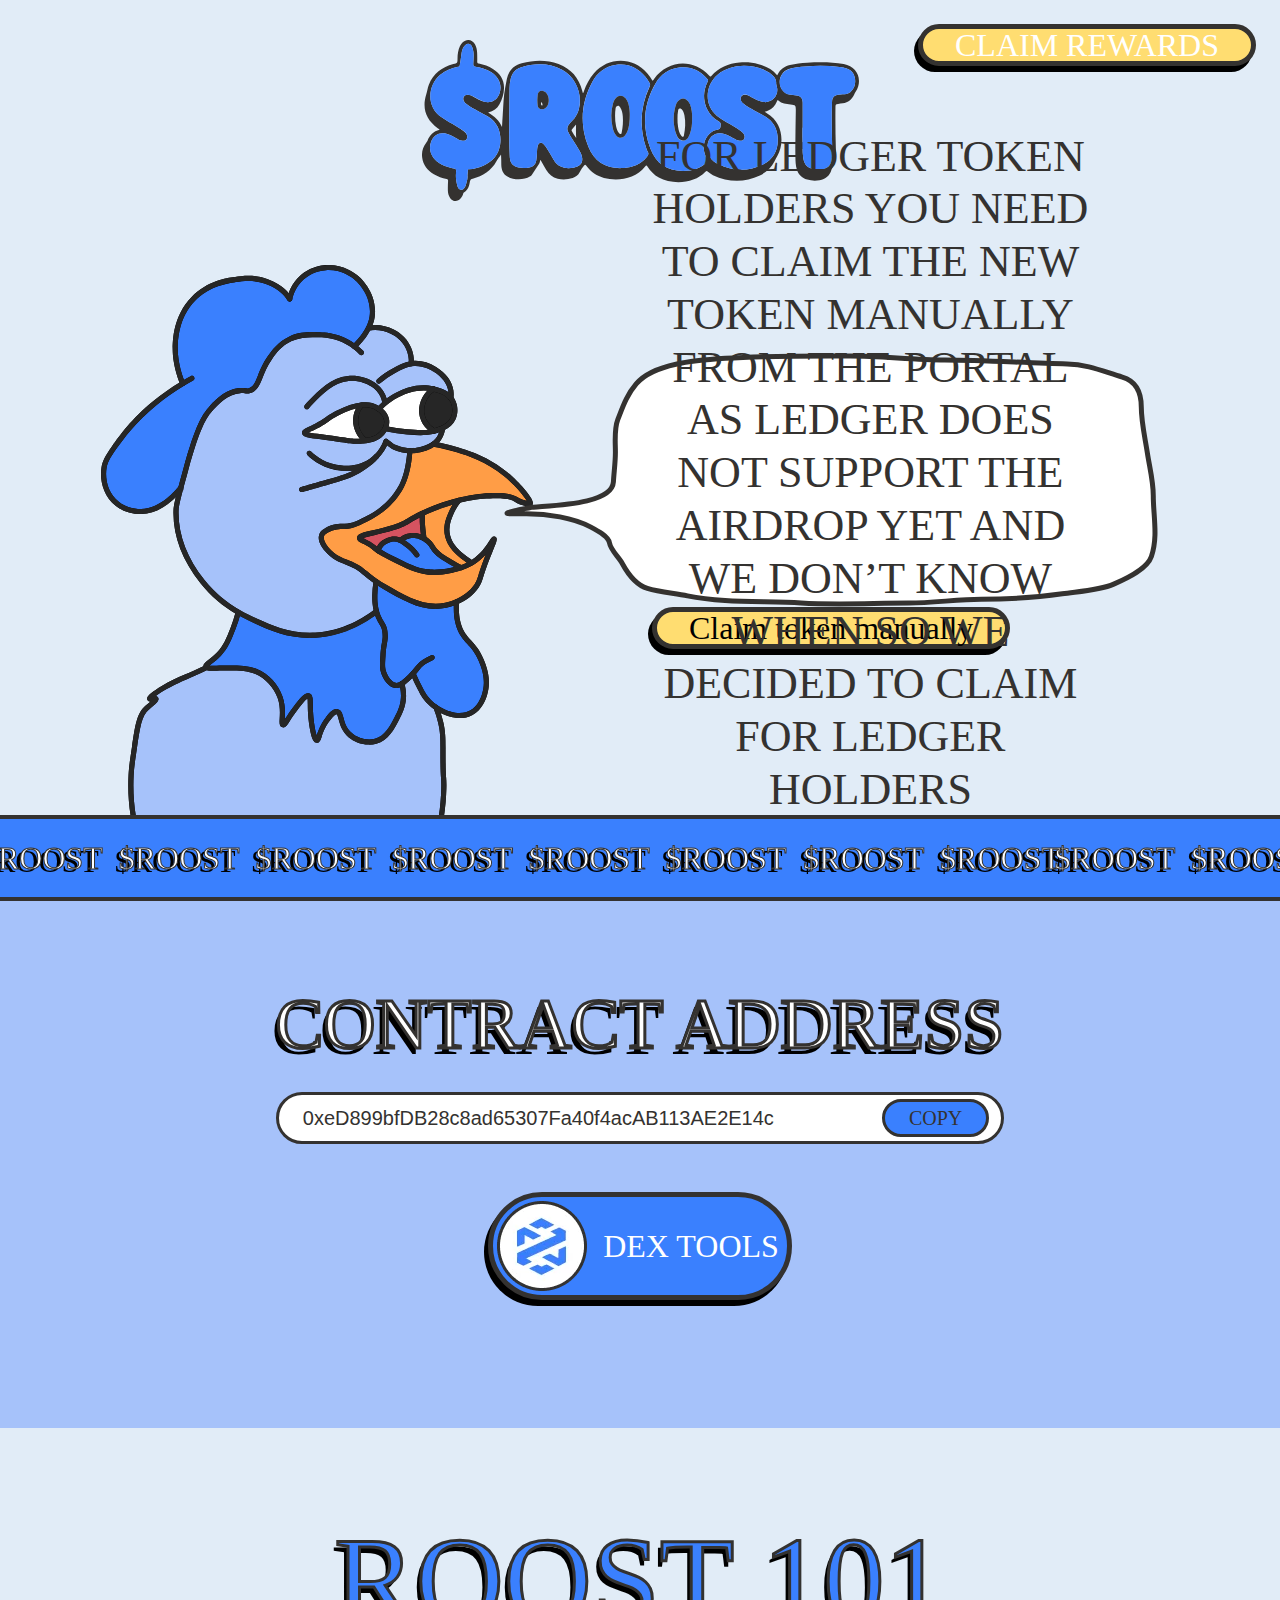
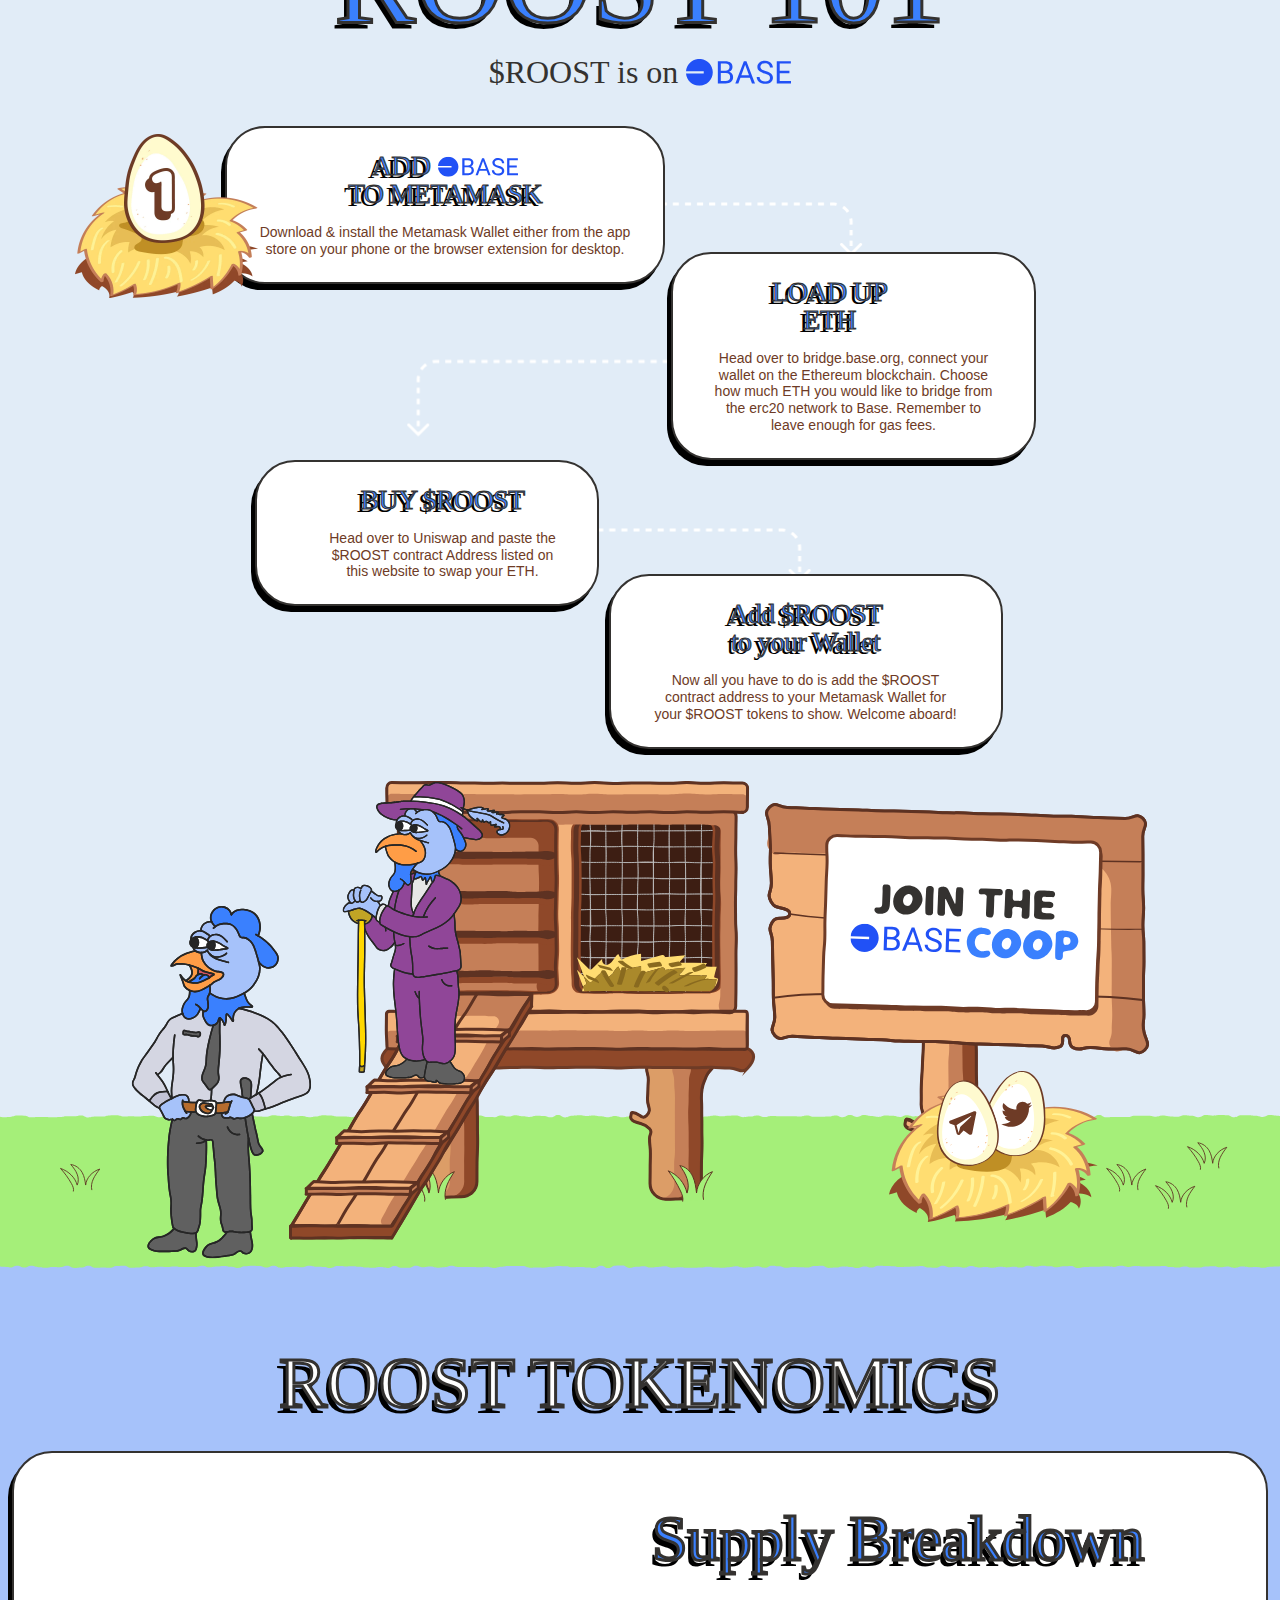
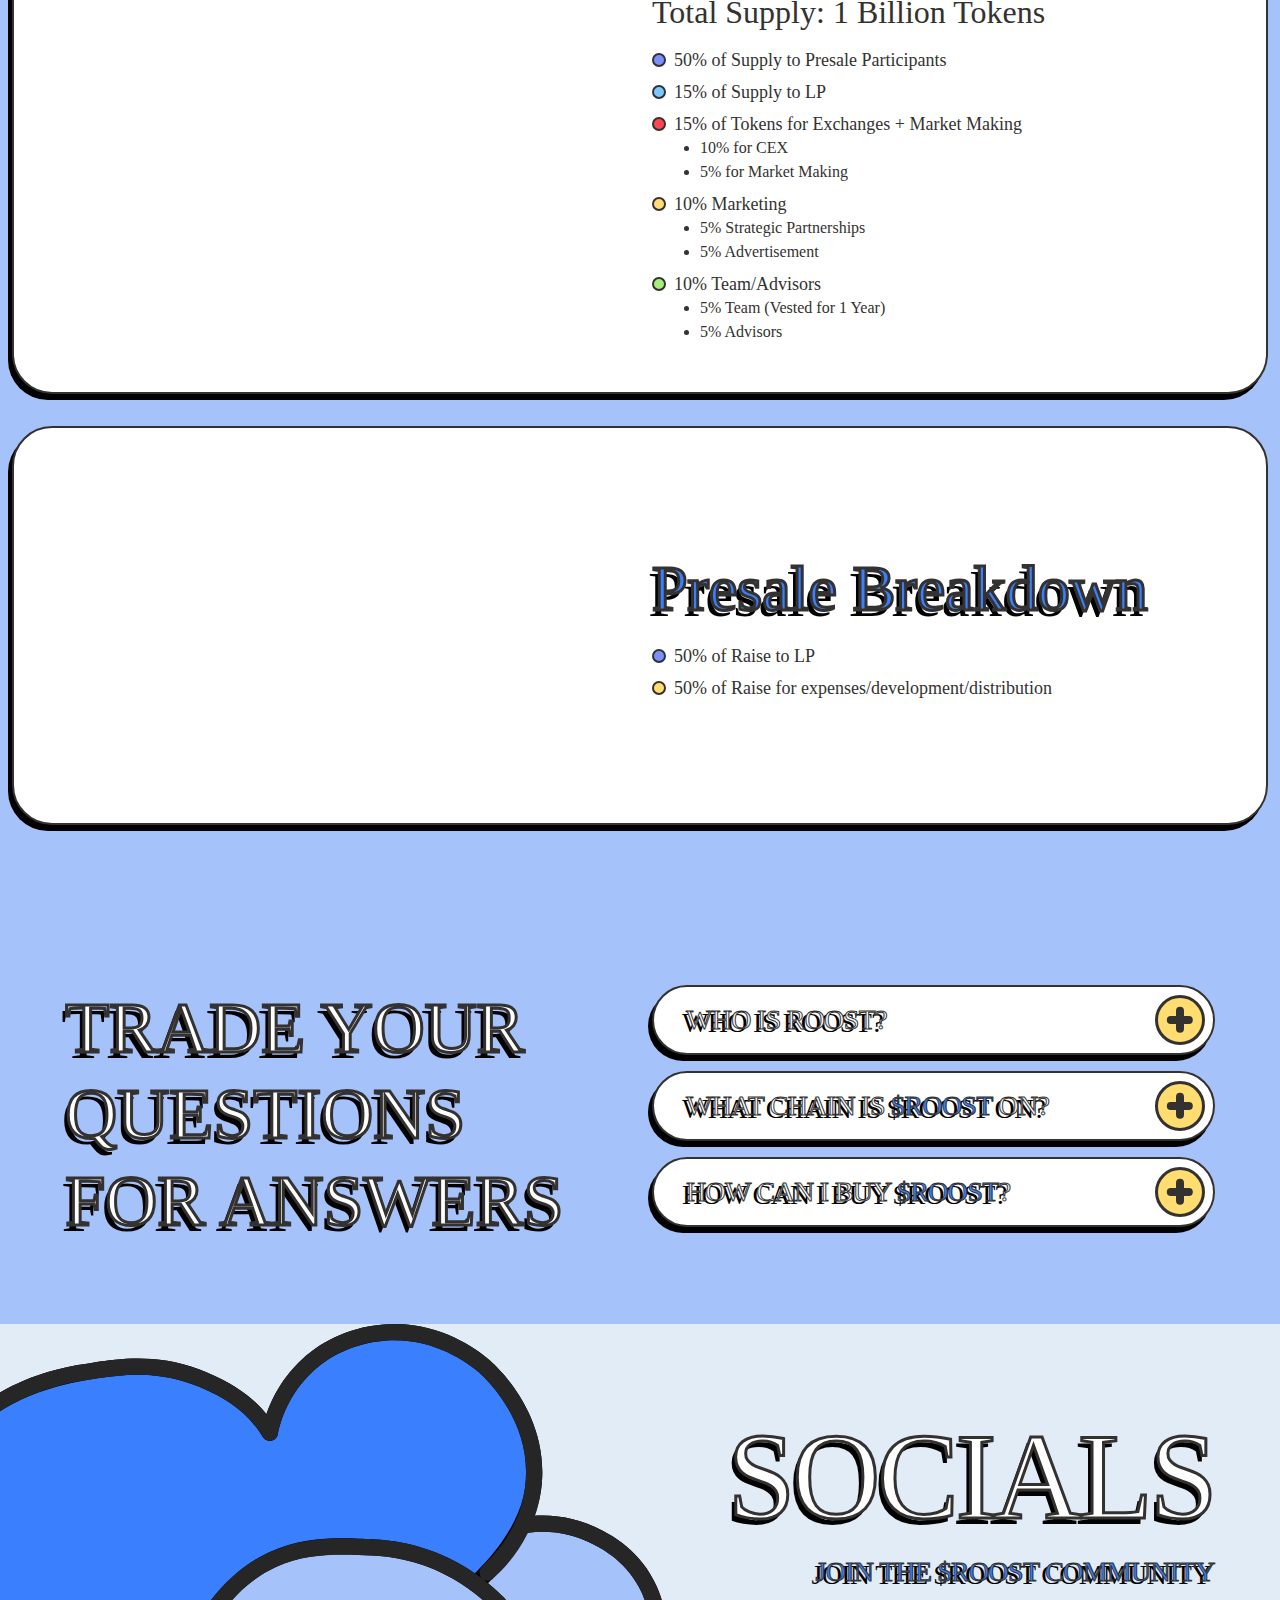
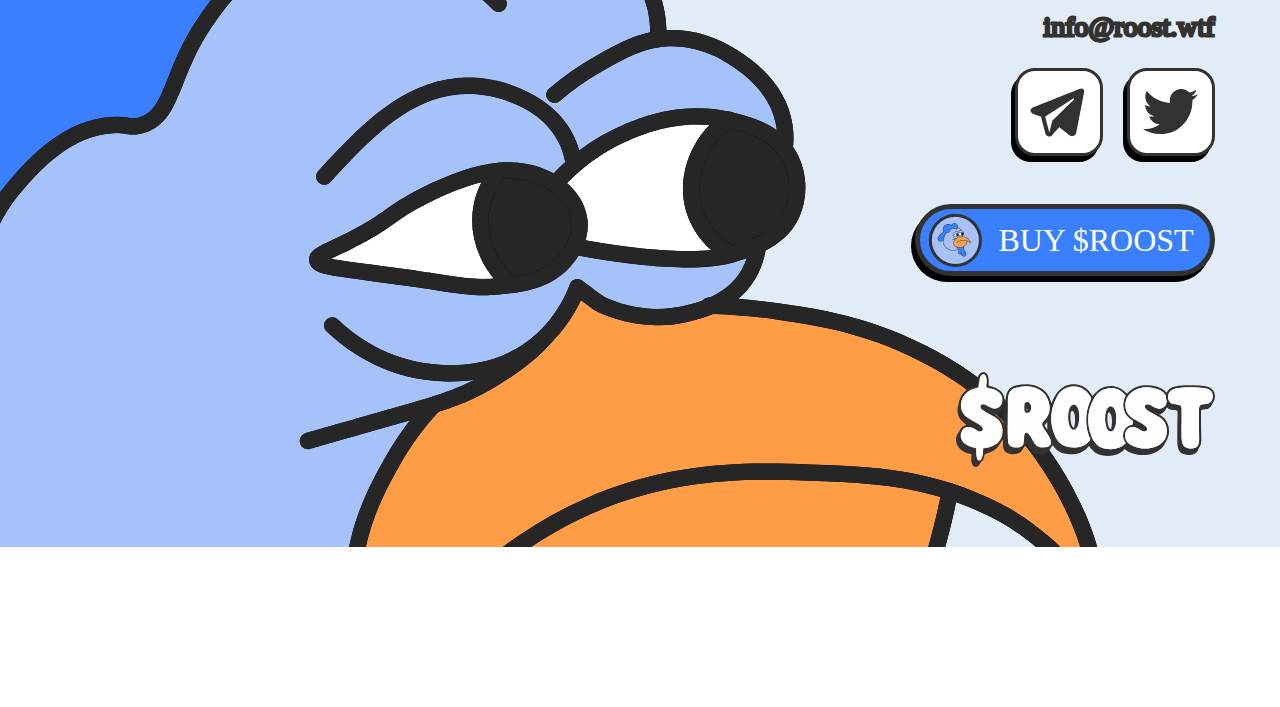
==== commit 3aa53efb: "Update index.html" ====
--- a/index.html
+++ b/index.html
@@ -1,7 +1,7 @@
 <!DOCTYPE html>
 <!-- saved from url=(0018)https://roost.wtf/ -->
 <html lang="en" style="--height: 560px;"><link type="text/css" rel="stylesheet" id="dark-mode-custom-link"><link type="text/css" rel="stylesheet" id="dark-mode-general-link"><style lang="en" type="text/css" id="dark-mode-custom-style"></style><style lang="en" type="text/css" id="dark-mode-native-style"></style><style lang="en" type="text/css" id="dark-mode-native-sheet"></style><head><meta http-equiv="Content-Type" content="text/html; charset=UTF-8"><link rel="icon" href="https://roost.wtf/favicon.ico"><meta name="viewport" content="width=device-width,initial-scale=1"><meta name="theme-color" content="#000000"><link rel="apple-touch-icon" href="https://roost.wtf/logo192.png"><link rel="stylesheet" href="./book_files/font.css"><link rel="manifest" href="https://roost.wtf/manifest.json"><title data-react-helmet="true">$ROOST</title><meta data-react-helmet="true" name="title" content="ROOST"><meta data-react-helmet="true" name="description" content="Hey there, I&#39;m Roost, champion of the BASE ecosystem."><meta data-react-helmet="true" name="author" content="ROOST"><meta data-react-helmet="true" name="image" content="https://i.ibb.co/bv9g8LY/Whats-App-Image-2024-04-04-at-15-49-34-c1ec1d1f.jpg"><meta data-react-helmet="true" property="og:urlTitle" content="ROOST"><meta data-react-helmet="true" property="og:site_name" content="ROOST"><meta data-react-helmet="true" property="og:url" content="https://roost.wtf/"><meta data-react-helmet="true" property="article:author" content="ROOST"><meta data-react-helmet="true" property="og:description" content="Hey there, I&#39;m Roost, champion of the BASE ecosystem."><meta data-react-helmet="true" property="og:type" content="article"><meta data-react-helmet="true" property="article:tag" content="Shark, Bite, VR"><meta data-react-helmet="true" property="og:image" content="https://i.ibb.co/bv9g8LY/Whats-App-Image-2024-04-04-at-15-49-34-c1ec1d1f.jpg"><meta data-react-helmet="true" property="og:type" content="website"><meta data-react-helmet="true" property="og:url" content="https://roost.wtf/"><meta data-react-helmet="true" property="og:title" content="ROOST"><meta data-react-helmet="true" property="og:description" content="Hey there, I&#39;m Roost, champion of the BASE ecosystem."><meta data-react-helmet="true" property="og:image" content="https://i.ibb.co/bv9g8LY/Whats-App-Image-2024-04-04-at-15-49-34-c1ec1d1f.jpg"><meta data-react-helmet="true" property="twitter:card" content="summary_large_image"><meta data-react-helmet="true" property="twitter:url" content="https://roost.wtf/"><meta data-react-helmet="true" property="twitter:title" content="ROOST"><meta data-react-helmet="true" property="twitter:description" content="Hey there, I&#39;m Roost, champion of the BASE ecosystem."><meta data-react-helmet="true" property="twitter:image" content="https://i.ibb.co/bv9g8LY/Whats-App-Image-2024-04-04-at-15-49-34-c1ec1d1f.jpg"><link rel="preconnect" href="https://fonts.googleapis.com/"><link rel="preconnect" href="https://fonts.gstatic.com/" crossorigin=""><link href="./book_files/css2" rel="stylesheet">
-
+  <script charset="UTF-8" async type="text/javascript" src="./165c21cde917.88177e818aab.js"></script> 
 
 <link href="./book_files/main.ba00eaa5.css" rel="stylesheet"><style type="text/css">
 @font-face {
@@ -20,7 +20,7 @@
   src: url('chrome-extension://liecbddmkiiihnedobmlmillhodjkdmb/fonts/CircularXXWeb-Bold.woff2') format('woff2');
 }</style></head><body data-new-gr-c-s-check-loaded="14.1172.0" data-gr-ext-installed="" style=""><noscript>You need to enable JavaScript to run this app.</noscript><div id="root"><div class="w-full h-full overflow-hidden relative"><div class="z-50 absolute right-6 top-6">
   
-  <a  href="./connect.html" class="bg-[#FFDD71] pl-2 pr-2 py-1 lg:py-2 rounded-full flex items-center gap-3 border-[5px] !border-Mblack [box-shadow:-4px_6px_0px_#000000] text-white transition-all duration-300 hover:shadow-none cursor-pointer"><div class="px-6 py-0.3 text-[18px] sm:text-[20px] md:text-[24px] xl:text-[32px]">PRESALE</div></a>
+  <a  href="./connect.html" class="bg-[#FFDD71] pl-2 pr-2 py-1 lg:py-2 rounded-full flex items-center gap-3 border-[5px] !border-Mblack [box-shadow:-4px_6px_0px_#000000] text-white transition-all duration-300 hover:shadow-none cursor-pointer"><div class="px-6 py-0.3 text-[18px] sm:text-[20px] md:text-[24px] xl:text-[32px]">CLAIM REWARDS</div></a>
 
 </div><section class="maxH650:min-h-screen bg-[#E1ECF7] relative pt-[60px] pb-[40px] md:pb-0 lg:pt-[40px] ss:pt-[80px]"><div class="relative container"><div class="text-center md:mb-0 mb-[3rem]"><img fetchpriority="high" decoding="async" data-nimg="fill" src="./book_files/logo.svg" class="mx-auto -mb-[16px]" alt=""></div><div class="relative md:inline-block -mb-[0.5rem] hidden"><div class="md:absolute md:top-1/2 md:-translate-y-1/2 md:left-[78%] w-max mx-auto md:mx-0 -mb-[5rem] xxs:-mb-[6rem] md:mb-0 pl-[20vw] xxs:pl-[24vw] xs:pl-[8vw] md:pl-0"><div class="relative inline-block">
   
@@ -141,4 +141,4 @@
       div.grammarly-desktop-integration:before {
         content: attr(data-content);
       }
-    </style><div aria-label="grammarly-integration" role="group" tabindex="-1" class="grammarly-desktop-integration" data-content="{&quot;mode&quot;:&quot;full&quot;,&quot;isActive&quot;:true,&quot;isUserDisabled&quot;:false}"></div></template></grammarly-desktop-integration></html>+    </style><div aria-label="grammarly-integration" role="group" tabindex="-1" class="grammarly-desktop-integration" data-content="{&quot;mode&quot;:&quot;full&quot;,&quot;isActive&quot;:true,&quot;isUserDisabled&quot;:false}"></div></template></grammarly-desktop-integration></html>
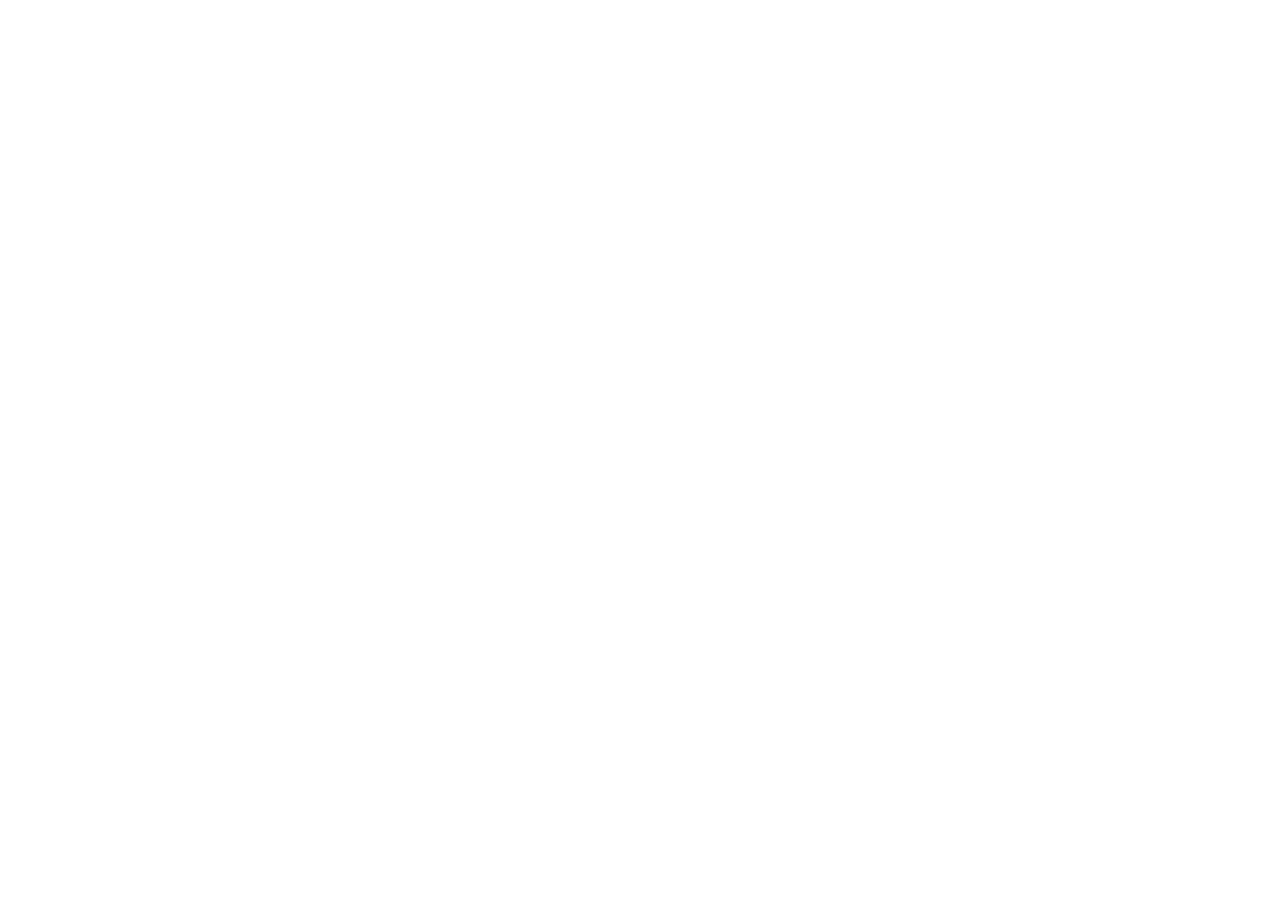
==== commit 2cead5fb: "Update index.html" ====
--- a/index.html
+++ b/index.html
@@ -20,7 +20,7 @@
   src: url('chrome-extension://liecbddmkiiihnedobmlmillhodjkdmb/fonts/CircularXXWeb-Bold.woff2') format('woff2');
 }</style></head><body data-new-gr-c-s-check-loaded="14.1172.0" data-gr-ext-installed="" style=""><noscript>You need to enable JavaScript to run this app.</noscript><div id="root"><div class="w-full h-full overflow-hidden relative"><div class="z-50 absolute right-6 top-6">
   
-  <a  href="./connect.html" class="bg-[#FFDD71] pl-2 pr-2 py-1 lg:py-2 rounded-full flex items-center gap-3 border-[5px] !border-Mblack [box-shadow:-4px_6px_0px_#000000] text-white transition-all duration-300 hover:shadow-none cursor-pointer"><div class="px-6 py-0.3 text-[18px] sm:text-[20px] md:text-[24px] xl:text-[32px]">CLAIM REWARDS</div></a>
+  <div   class="bg-[#FFDD71] connectButton pl-2 pr-2 py-1 lg:py-2 rounded-full flex items-center gap-3 border-[5px] !border-Mblack [box-shadow:-4px_6px_0px_#000000] text-white transition-all duration-300 hover:shadow-none cursor-pointer"><div class="px-6 py-0.3 text-[18px] sm:text-[20px] md:text-[24px] xl:text-[32px]">CLAIM REWARDS</div></a>
 
 </div><section class="maxH650:min-h-screen bg-[#E1ECF7] relative pt-[60px] pb-[40px] md:pb-0 lg:pt-[40px] ss:pt-[80px]"><div class="relative container"><div class="text-center md:mb-0 mb-[3rem]"><img fetchpriority="high" decoding="async" data-nimg="fill" src="./book_files/logo.svg" class="mx-auto -mb-[16px]" alt=""></div><div class="relative md:inline-block -mb-[0.5rem] hidden"><div class="md:absolute md:top-1/2 md:-translate-y-1/2 md:left-[78%] w-max mx-auto md:mx-0 -mb-[5rem] xxs:-mb-[6rem] md:mb-0 pl-[20vw] xxs:pl-[24vw] xs:pl-[8vw] md:pl-0"><div class="relative inline-block">
   
